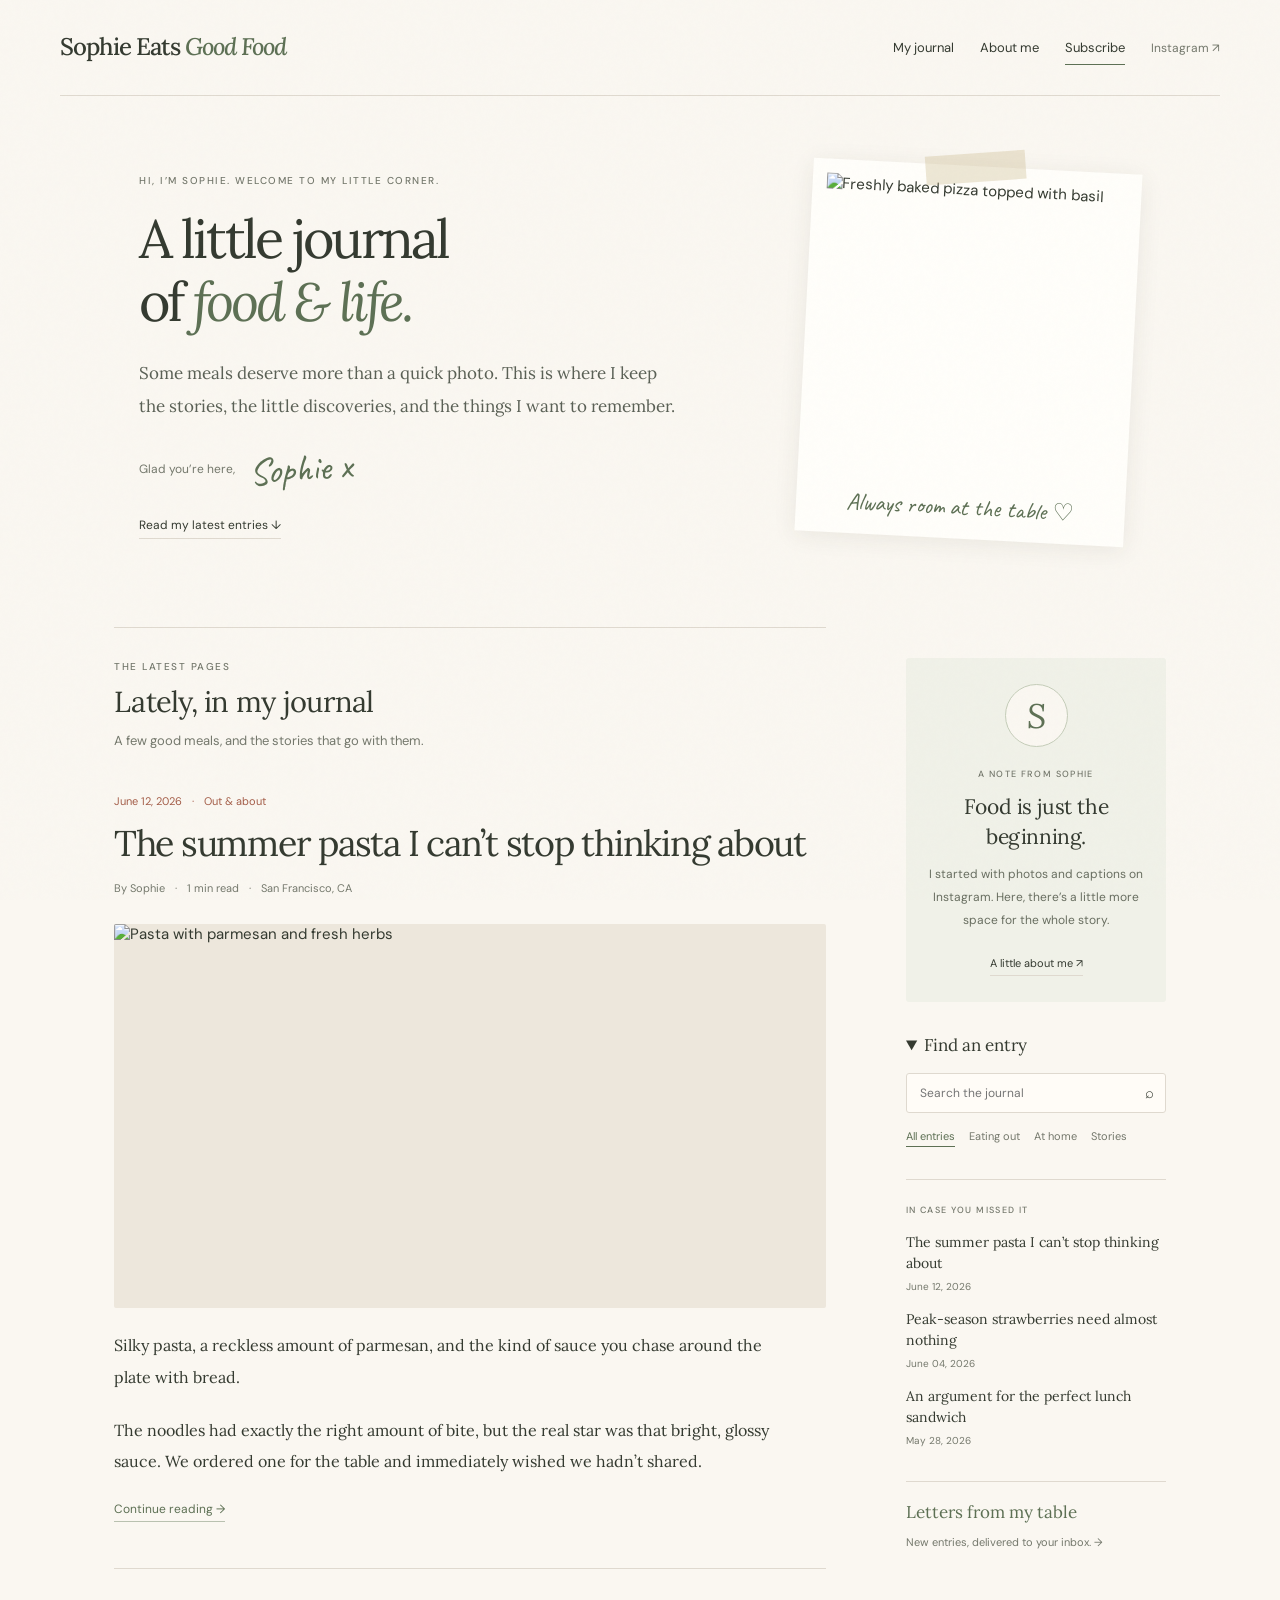
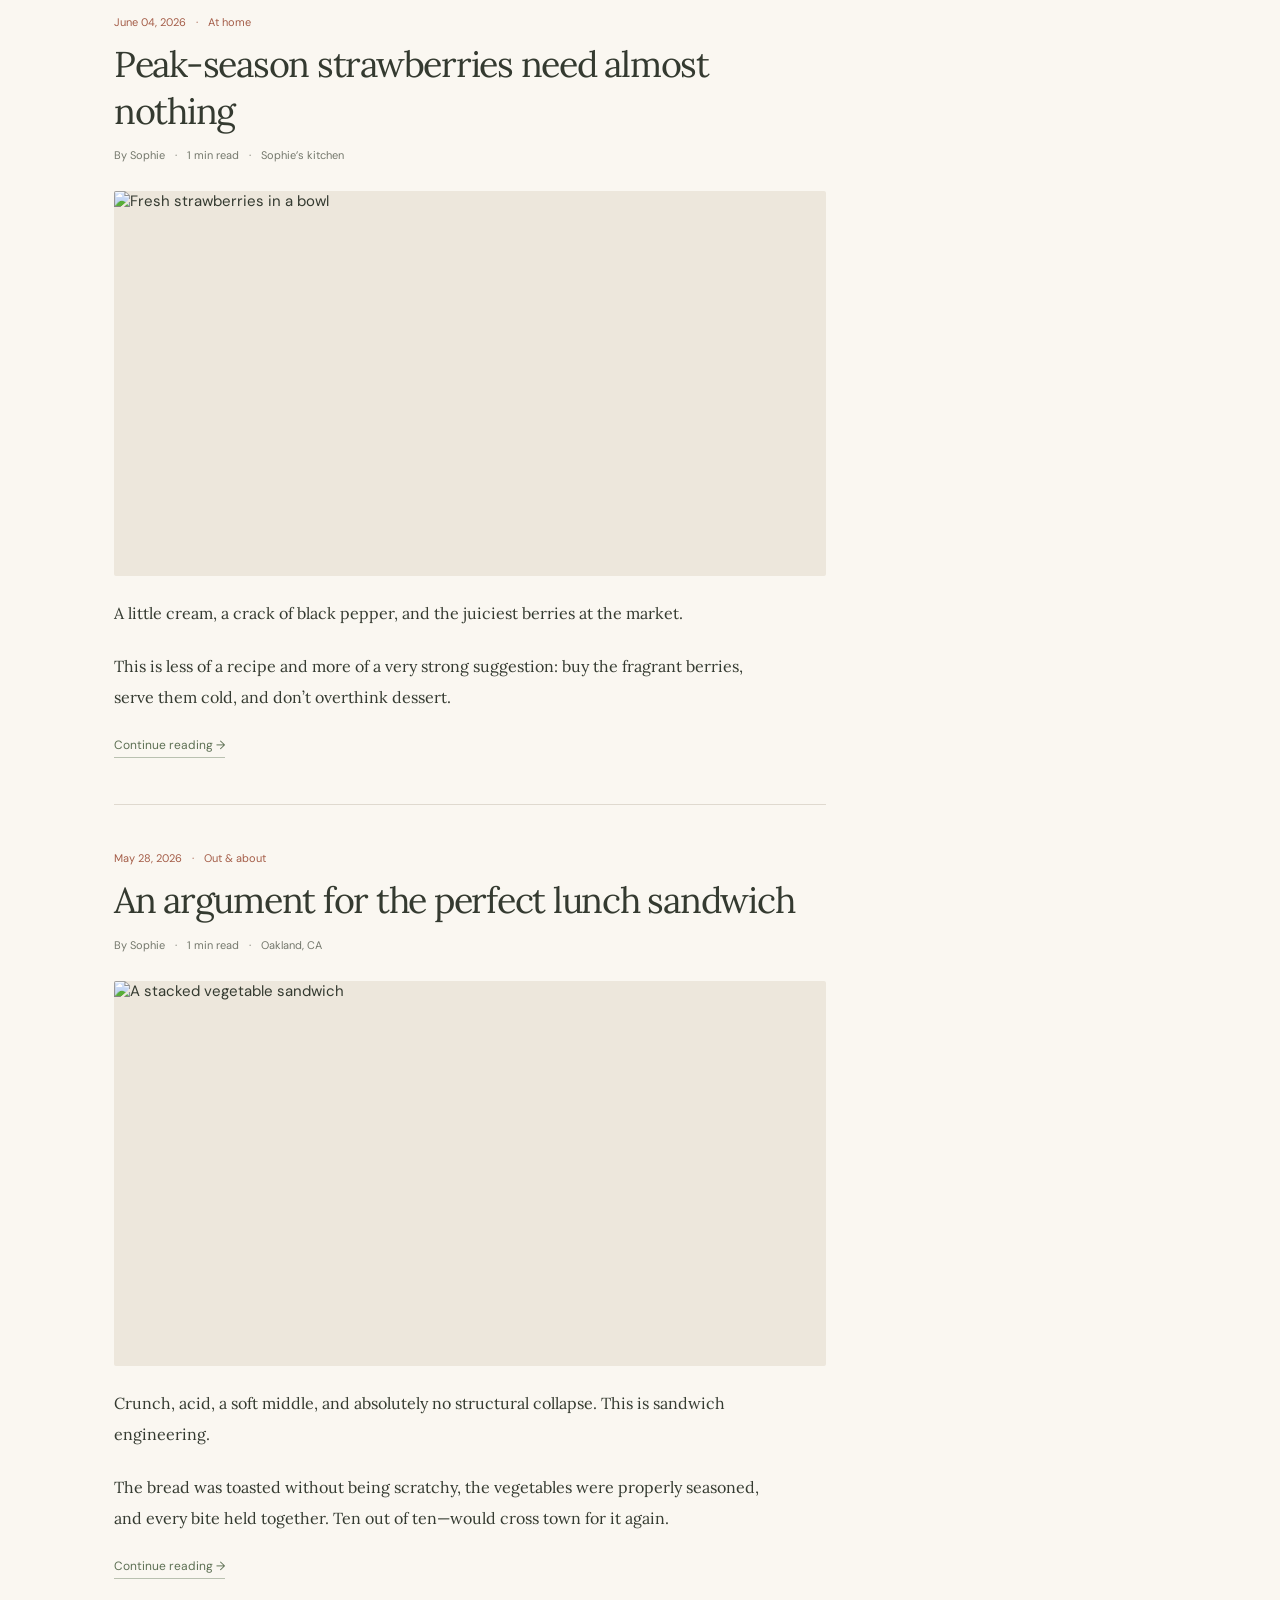
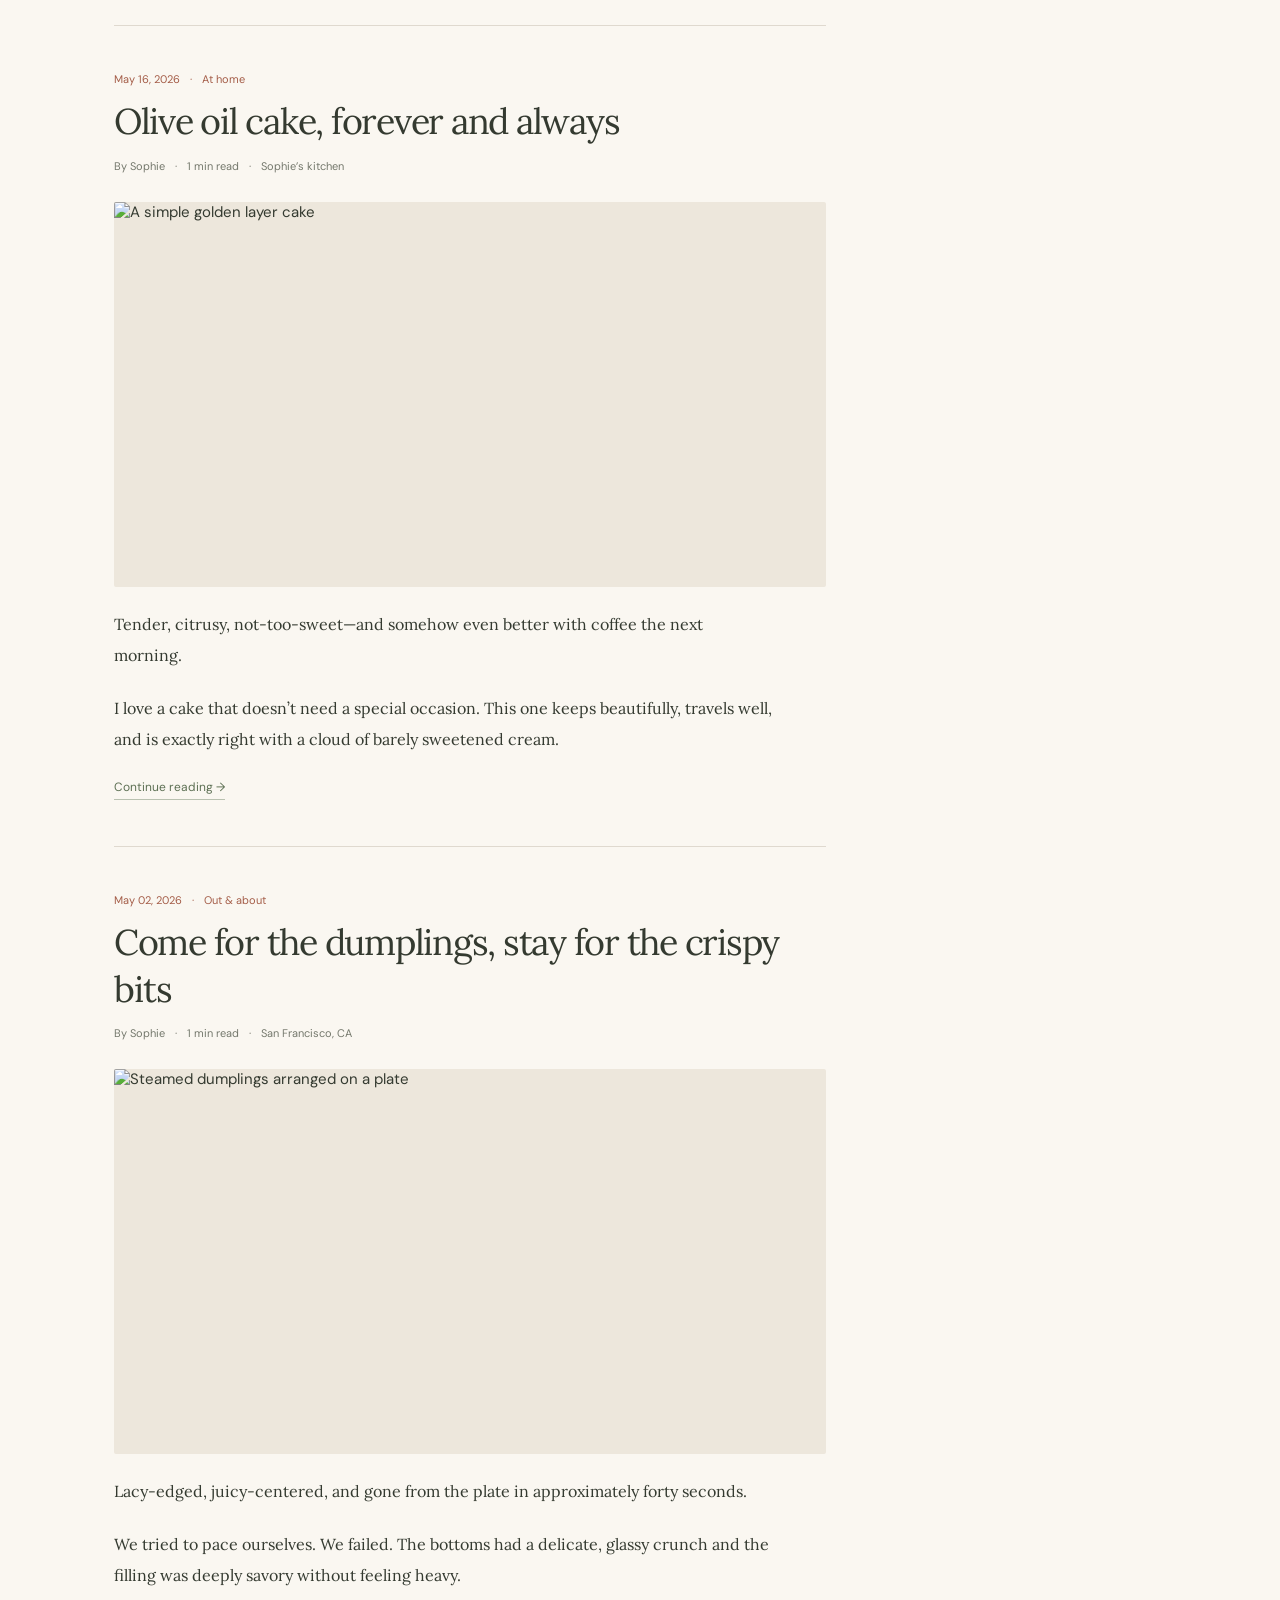
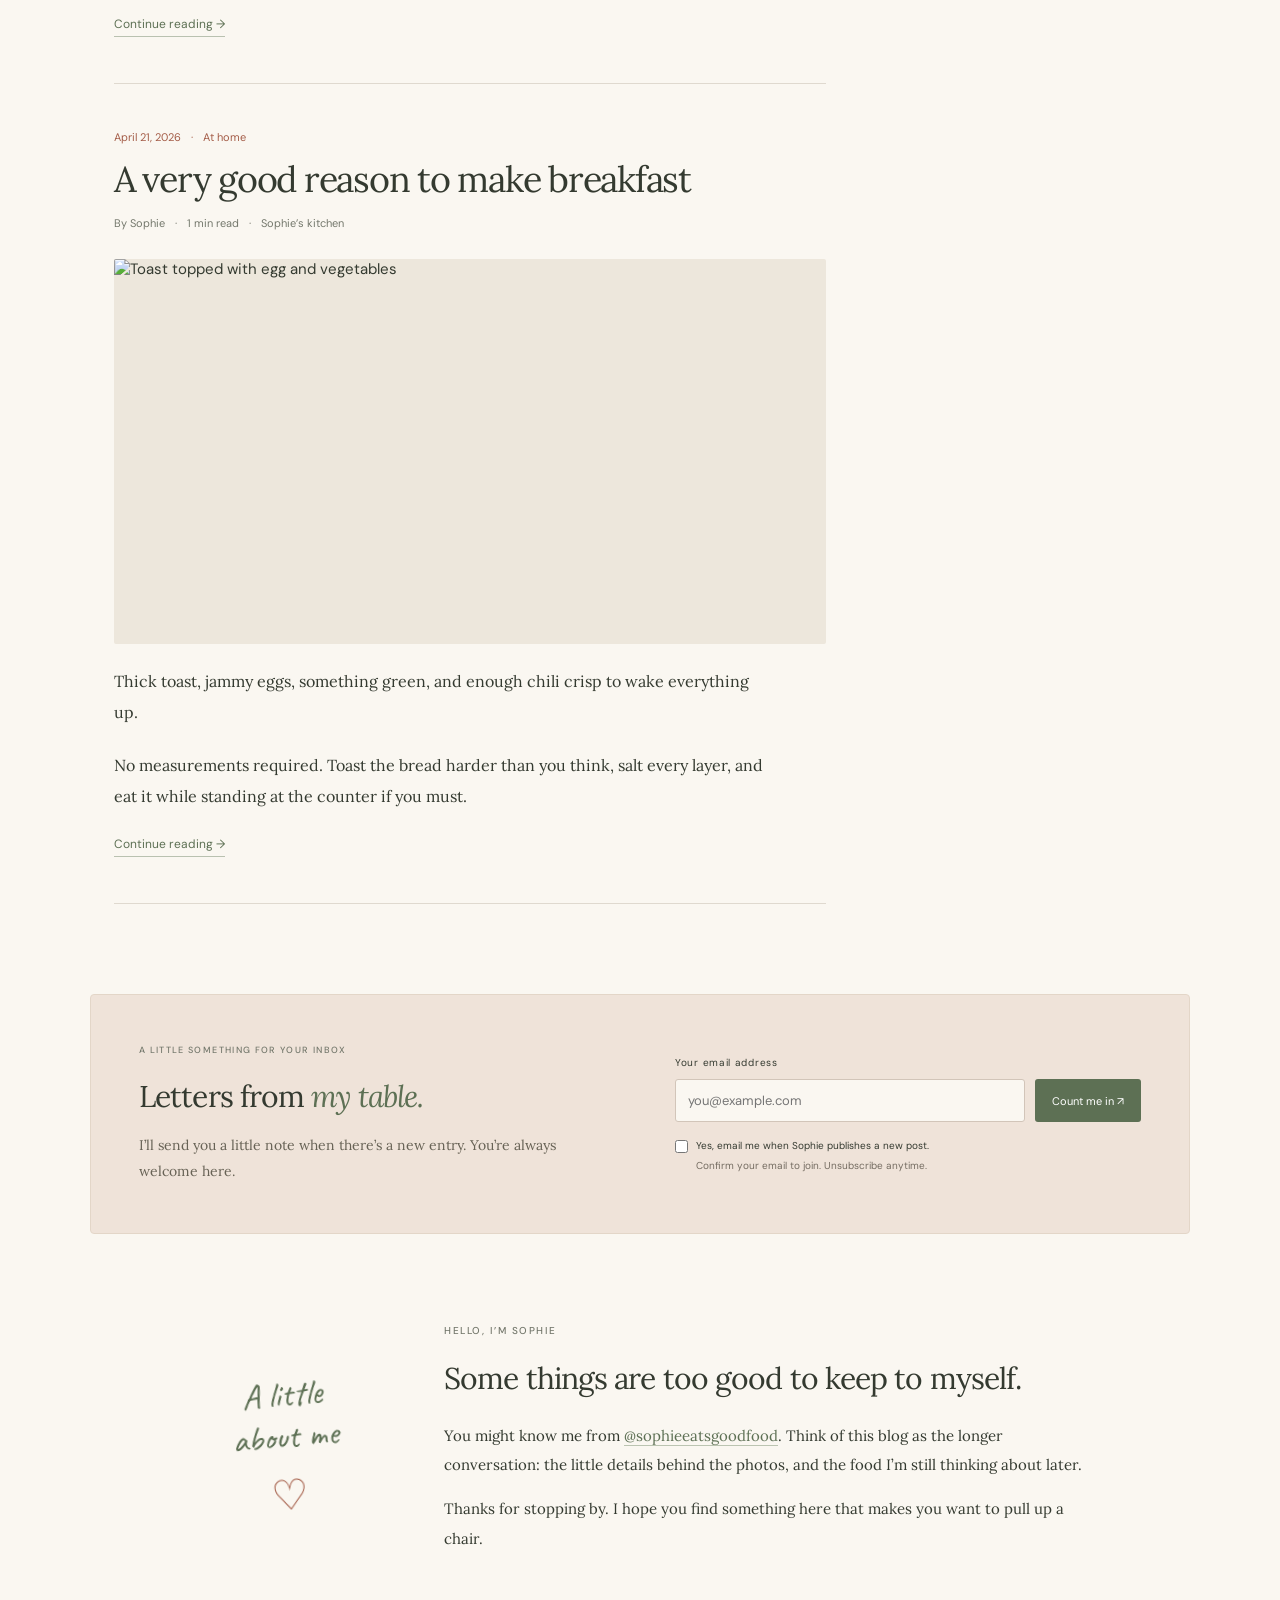
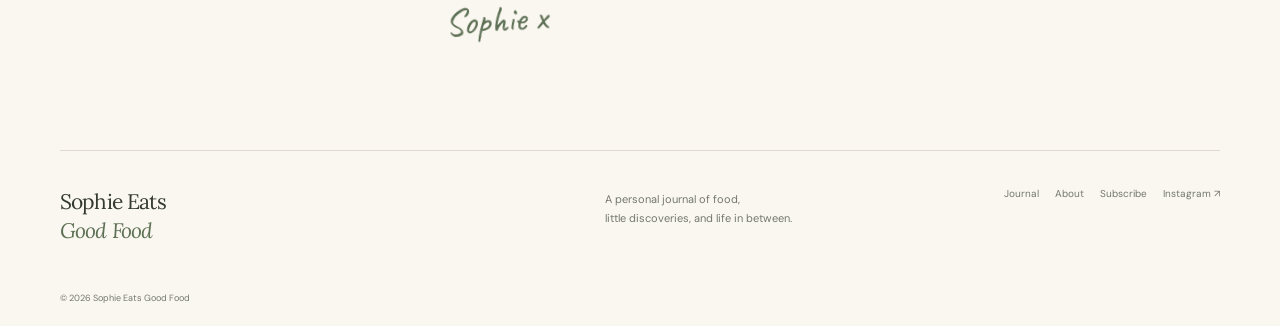
==== index.html @ 2b326dba "feat: enable Sophie across the journal and article pages" ====
<!doctype html>
<html lang="en">
<head>
  <meta charset="UTF-8" />
  <meta name="viewport" content="width=device-width, initial-scale=1.0" />
  <meta name="description" content="Sophie Eats Good Food — a journal of memorable meals, neighborhood finds, and things worth ordering twice." />
  <title>Sophie Eats Good Food</title>
  <link rel="preconnect" href="https://fonts.googleapis.com">
  <link rel="preconnect" href="https://fonts.gstatic.com" crossorigin>
  <link href="https://fonts.googleapis.com/css2?family=Caveat:wght@500&family=DM+Sans:wght@400;500;600&family=Lora:ital,wght@0,400;0,500;0,600;1,400;1,500&display=swap" rel="stylesheet">
  <link rel="stylesheet" href="styles.css?v=3" />
  <link rel="stylesheet" href="companion.css?v=1" />
</head>
<body>
  <div class="grain"></div>
  <header class="site-header">
    <a class="wordmark" href="#top" aria-label="Sophie Eats Good Food home">
      <span>Sophie Eats</span> <span>Good Food</span>
    </a>
    <nav aria-label="Main navigation">
      <a href="#journal">My journal</a>
      <a href="#about">About me</a>
      <a href="#subscribe">Subscribe</a>
      <a class="instagram-link" href="https://www.instagram.com/sophieeatsgoodfood/" target="_blank" rel="noreferrer">Instagram ↗</a>
    </nav>
    <button class="menu-button" aria-label="Open menu" aria-expanded="false">Menu</button>
  </header>

  <main id="top">
    <section class="hero">
      <div class="hero-copy">
        <p class="eyebrow">Hi, I’m Sophie. Welcome to my little corner.</p>
        <h1>A little journal<br>of <em>food & life.</em></h1>
        <p class="intro">Some meals deserve more than a quick photo. This is where I keep the stories, the little discoveries, and the things I want to remember.</p>
        <p class="hero-signature">Glad you’re here, <span>Sophie x</span></p>
        <a class="text-link" href="#journal">Read my latest entries <span aria-hidden="true">↓</span></a>
      </div>
      <div class="hero-image-wrap">
        <img class="hero-image" src="https://images.unsplash.com/photo-1565299624946-b28f40a0ae38?auto=format&fit=crop&w=1400&q=88" alt="Freshly baked pizza topped with basil" />
        <p class="image-note">Always room at the table ♡</p>
      </div>
    </section>

    <section class="journal" id="journal">
      <div class="journal-main">
        <div class="section-heading">
          <p class="eyebrow">The latest pages</p>
          <h2>Lately, in my journal</h2>
          <p>A few good meals, and the stories that go with them.</p>
        </div>
        <div class="post-list" id="post-grid"></div>
        <p class="no-results" id="no-results" hidden>No entries found. Try another search.</p>
      </div>
      <aside class="journal-sidebar" aria-label="About Sophie and browse the journal">
        <div class="sidebar-note">
          <span class="author-monogram" aria-hidden="true">S</span>
          <p class="eyebrow">A note from Sophie</p>
          <h3>Food is just the beginning.</h3>
          <p>I started with photos and captions on Instagram. Here, there’s a little more space for the whole story.</p>
          <a class="text-link" href="#about">A little about me ↗</a>
        </div>
        <div class="sidebar-tools">
        <details class="journal-browse" open>
          <summary>Find an entry</summary>
          <label class="search-box">
            <span class="sr-only">Search posts</span>
            <input id="search" type="search" placeholder="Search the journal" />
            <span aria-hidden="true">⌕</span>
          </label>
          <div class="filters" role="group" aria-label="Filter posts">
            <button class="active" data-filter="all" aria-pressed="true">All entries</button>
            <button data-filter="restaurant" aria-pressed="false">Eating out</button>
            <button data-filter="recipe" aria-pressed="false">At home</button>
            <button data-filter="story" aria-pressed="false">Stories</button>
          </div>
        </details>
        <div class="sidebar-recent">
          <p class="eyebrow">In case you missed it</p>
          <ul id="recent-posts"></ul>
        </div>
        <a class="sidebar-subscribe" href="#subscribe">Letters from my table <span>New entries, delivered to your inbox. →</span></a>
        </div>
      </aside>
    </section>

    <section class="newsletter" id="subscribe" aria-labelledby="newsletter-heading">
      <div class="newsletter-copy">
        <p class="eyebrow">A little something for your inbox</p>
        <h2 id="newsletter-heading">Letters from <em>my table.</em></h2>
        <p>I’ll send you a little note when there’s a new entry. You’re always welcome here.</p>
      </div>
      <form class="newsletter-form" id="newsletter-form">
        <label for="newsletter-email">Your email address</label>
        <div class="newsletter-input-row">
          <input id="newsletter-email" name="email" type="email" placeholder="you@example.com" autocomplete="email" maxlength="254" required aria-describedby="newsletter-note newsletter-status" />
          <button type="submit">Count me in <span aria-hidden="true">↗</span></button>
        </div>
        <div class="newsletter-trap" aria-hidden="true">
          <label for="newsletter-website">Website</label>
          <input id="newsletter-website" name="website" tabindex="-1" autocomplete="off" />
        </div>
        <label class="newsletter-consent"><input type="checkbox" name="consent" required /> <span>Yes, email me when Sophie publishes a new post.</span></label>
        <p class="newsletter-note" id="newsletter-note">Confirm your email to join. Unsubscribe anytime.</p>
        <p class="newsletter-status" id="newsletter-status" role="status" aria-live="polite"></p>
      </form>
    </section>

    <section class="about" id="about">
      <div class="about-margin" aria-hidden="true">A little<br>about me <span>♡</span></div>
      <div class="about-copy">
        <p class="eyebrow">Hello, I’m Sophie</p>
        <h2>Some things are too good to keep to myself.</h2>
        <p>You might know me from <a href="https://www.instagram.com/sophieeatsgoodfood/" target="_blank" rel="noreferrer">@sophieeatsgoodfood</a>. Think of this blog as the longer conversation: the little details behind the photos, and the food I’m still thinking about later.</p>
        <p>Thanks for stopping by. I hope you find something here that makes you want to pull up a chair.</p>
        <p class="signature">Sophie x</p>
      </div>
    </section>
  </main>

  <footer>
    <div class="footer-mark">Sophie Eats<br><em>Good Food</em></div>
    <div><p>A personal journal of food,<br>little discoveries, and life in between.</p></div>
    <div class="footer-links"><a href="#journal">Journal</a><a href="#about">About</a><a href="#subscribe">Subscribe</a><a href="https://www.instagram.com/sophieeatsgoodfood/">Instagram ↗</a></div>
    <p class="copyright">© <span id="year"></span> Sophie Eats Good Food</p>
  </footer>

  <script src="posts.js"></script>
  <script src="app.js?v=3"></script>
  <script src="newsletter.js"></script>
  <script src="companion.js?v=1"></script>
</body>
</html>
---- styles.css ----
:root { --cream:#faf7f1; --ink:#343a30; --red:#a45d48; --lime:#e2e8d9; --sage:#5d7054; --muted:#74786c; --line:#dfd9cf; --serif:"Lora",Georgia,serif; }
* { box-sizing:border-box; }
html { scroll-behavior:smooth; scroll-padding-top:28px; }
body { margin:0; background:var(--cream); color:var(--ink); font-family:"DM Sans",sans-serif; font-size:15px; }
a { color:inherit; text-decoration:none; }
img { display:block; width:100%; }
button,input { font:inherit; }
button,a,input,summary { -webkit-tap-highlight-color:transparent; }
:focus-visible { outline:2px solid var(--sage); outline-offset:5px; }
.grain { position:fixed; inset:0; opacity:.018; pointer-events:none; z-index:100; background-image:url("data:image/svg+xml,%3Csvg viewBox='0 0 180 180' xmlns='http://www.w3.org/2000/svg'%3E%3Cfilter id='n'%3E%3CfeTurbulence type='fractalNoise' baseFrequency='.9' numOctaves='3' stitchTiles='stitch'/%3E%3C/filter%3E%3Crect width='100%25' height='100%25' filter='url(%23n)'/%3E%3C/svg%3E"); }
.site-header { max-width:1160px; margin:0 auto; min-height:96px; display:flex; justify-content:space-between; align-items:center; gap:30px; border-bottom:1px solid var(--line); }
.wordmark { font:500 24px/1.2 var(--serif); letter-spacing:-1px; }
.wordmark span:last-child { font-style:italic; color:var(--sage); }
nav { display:flex; align-items:center; gap:26px; font-size:13px; }
nav a { padding:8px 0; }
nav a:hover { color:var(--red); }
nav a[href="#subscribe"] { border-bottom:1px solid var(--sage); }
.instagram-link { color:var(--muted); font-size:12px; }
.menu-button { display:none; border:1px solid var(--line); border-radius:4px; padding:8px 12px; background:transparent; }
.hero { max-width:1050px; margin:70px auto 88px; display:grid; grid-template-columns:1.35fr .8fr; align-items:center; gap:75px; padding:0 24px; }
.eyebrow { font-size:10px; font-weight:500; letter-spacing:.15em; text-transform:uppercase; color:var(--muted); margin:0 0 18px; line-height:1.7; }
h1,h2,h3 { font-family:var(--serif); font-weight:400; }
h1 { font-size:clamp(40px,4.2vw,61px); line-height:1.18; letter-spacing:-.055em; margin:0; }
h1 em { color:var(--sage); }
.intro { font:17px/1.9 var(--serif); margin:24px 0; max-width:49ch; color:#5a6055; }
.hero-signature { display:flex; align-items:center; gap:14px; color:var(--muted); font-size:12px; margin:22px 0; }
.hero-signature span,.signature { font:38px/1.2 "Caveat",cursive; color:var(--sage); transform:rotate(-4deg); }
.text-link { font-size:12px; border-bottom:1px solid var(--line); padding-bottom:5px; }
.text-link:hover { color:var(--red); border-color:var(--red); }
.hero-image-wrap { position:relative; padding:14px 14px 12px; background:#fffefa; box-shadow:0 4px 24px rgba(51,57,43,.08); transform:rotate(3deg); margin:0 8px; }
.hero-image-wrap::before { content:""; position:absolute; top:-13px; left:34%; width:100px; height:29px; background:rgba(200,181,137,.33); transform:rotate(-7deg); z-index:1; }
.hero-image { height:300px; object-fit:cover; }
.image-note { font:24px/1.3 "Caveat",cursive; margin:12px 0 4px; text-align:center; color:var(--sage); }
.journal { display:grid; grid-template-columns:minmax(0,720px) minmax(0,260px); gap:80px; max-width:1100px; padding:0 24px; margin:0 auto 90px; align-items:start; }
.section-heading { margin-bottom:42px; border-top:1px solid var(--line); padding-top:30px; }
.section-heading .eyebrow { margin-bottom:8px; }
.section-heading h2 { font-size:29px; letter-spacing:-.025em; margin:0 0 10px; }
.section-heading > p:last-child { color:var(--muted); font-size:13px; line-height:1.7; margin:0; }
.journal-entry { padding-bottom:46px; margin-bottom:46px; border-bottom:1px solid var(--line); }
.journal-entry:last-child { margin-bottom:0; }
.entry-date { font-size:11px; color:var(--red); margin:0 0 12px; }
.entry-date span,.entry-meta span { margin:0 7px; }
.entry-title { font-size:clamp(25px,2.8vw,37px); line-height:1.3; letter-spacing:-.035em; margin:0 0 12px; }
.entry-title a:hover { color:var(--sage); }
.entry-meta { font-size:11px; line-height:1.7; color:var(--muted); margin:0 0 26px; }
.entry-image { display:block; overflow:hidden; border-radius:2px; aspect-ratio:1.85; background:#ede7dc; }
.entry-image img { height:100%; object-fit:cover; transition:transform .4s ease; }
.entry-image:hover img { transform:scale(1.02); }
.entry-body { font:16px/1.95 var(--serif); max-width:66ch; }
.entry-body p { margin:22px 0 0; white-space:pre-line; }
.read-more { display:inline-block; margin-top:24px; color:var(--sage); font-size:12px; border-bottom:1px solid #b9c1b0; padding-bottom:4px; }
.read-more:hover { color:var(--red); border-color:var(--red); }
.journal-sidebar { padding-top:31px; align-self:stretch; }
.sidebar-tools { position:sticky; top:24px; padding-top:32px; }
.sidebar-note { text-align:center; background:#f0f1e8; padding:26px 21px 30px; border-radius:3px; }
.author-monogram { width:63px; height:63px; display:grid; place-items:center; margin:0 auto 20px; border:1px solid #c5cdb9; border-radius:50%; color:var(--sage); font:italic 34px var(--serif); background:var(--cream); }
.sidebar-note .eyebrow { margin-bottom:10px; font-size:9px; }
.sidebar-note h3 { font-size:21px; line-height:1.4; margin:0 0 12px; letter-spacing:-.02em; }
.sidebar-note > p:not(.eyebrow) { font-size:12px; line-height:1.9; color:#686e60; margin:0 0 20px; }
.sidebar-note .text-link { font-size:11px; }
.journal-browse { margin-top:0; }
.journal-browse summary { cursor:pointer; font:17px var(--serif); }
.search-box { display:flex; align-items:center; margin:17px 0 13px; border:1px solid var(--line); border-radius:3px; padding:9px 11px; gap:8px; background:#fffcf7; }
.search-box input { width:100%; min-width:0; border:0; background:transparent; color:var(--ink); outline:0; font-size:12px; }
.search-box:focus-within { border-color:var(--sage); outline:1px solid var(--sage); }
.filters { display:flex; flex-wrap:wrap; gap:9px 14px; }
.filters button { border:0; border-bottom:1px solid transparent; padding:3px 0; color:var(--muted); background:transparent; font-size:11px; cursor:pointer; }
.filters button.active,.filters button:hover { color:var(--sage); border-bottom-color:var(--sage); }
.sidebar-recent { margin-top:32px; border-top:1px solid var(--line); padding-top:23px; }
.sidebar-recent .eyebrow { font-size:9px; margin-bottom:14px; }
.sidebar-recent ul { list-style:none; padding:0; margin:0; }
.sidebar-recent li { padding:0 0 16px; }
.sidebar-recent a { display:block; font:14px/1.5 var(--serif); }
.sidebar-recent a:hover { color:var(--red); }
.sidebar-recent li span { display:block; margin-top:6px; font-size:10px; color:var(--muted); }
.sidebar-subscribe { display:block; margin-top:18px; padding:19px 0; border-top:1px solid var(--line); font:17px/1.4 var(--serif); color:var(--sage); }
.sidebar-subscribe span { display:block; font:11px/1.7 "DM Sans",sans-serif; margin-top:8px; color:var(--muted); }
.no-results { padding:55px 0; font:20px/1.7 var(--serif); }
.newsletter { position:relative; display:grid; grid-template-columns:1fr 1fr; align-items:center; gap:70px; max-width:1100px; margin:0 auto; padding:48px; background:#efe3d9; border:1px solid #e3d6c8; border-radius:4px; }
.newsletter .eyebrow { font-size:9px; }
.newsletter h2 { font-size:30px; line-height:1.3; letter-spacing:-.03em; margin:0 0 16px; }
.newsletter h2 em { color:var(--sage); }
.newsletter-copy > p:last-child { font:14px/1.9 var(--serif); color:#676255; margin-bottom:0; }
.newsletter-form > label:first-child { display:block; font-size:10px; letter-spacing:.07em; margin-bottom:10px; }
.newsletter-input-row { display:flex; gap:10px; }
.newsletter-input-row input { width:100%; min-width:0; padding:12px; background:var(--cream); color:var(--ink); border:1px solid #d2c5b9; border-radius:3px; font-size:13px; }
.newsletter-input-row button { flex-shrink:0; padding:12px 17px; border:0; border-radius:3px; background:var(--sage); color:white; cursor:pointer; font-size:11px; }
.newsletter-input-row button:hover { background:#495b41; }
.newsletter-input-row button:disabled { opacity:.6; cursor:wait; }
.newsletter-consent { display:flex; gap:8px; margin-top:15px; align-items:flex-start; font-size:10px; line-height:1.7; }
.newsletter-consent input { accent-color:var(--sage); margin:3px 0 0; flex-shrink:0; }
.newsletter-note { font-size:10px; color:#746c61; margin:5px 0 0 21px; }
.newsletter-status { font-size:12px; line-height:1.7; margin:12px 0 0; }
.newsletter-status:empty { display:none; }
.newsletter-status[data-state="error"] { color:#974731; }
.newsletter-status[data-state="success"] { color:#455b3b; }
.newsletter-trap { position:absolute; left:-10000px; width:1px; height:1px; overflow:hidden; }
.about { display:grid; grid-template-columns:200px 1fr; gap:60px; max-width:960px; margin:88px auto; padding:0 24px; align-items:start; }
.about-margin { font:35px/1.2 "Caveat",cursive; color:var(--sage); text-align:center; padding-top:52px; transform:rotate(-5deg); }
.about-margin span { display:block; margin-top:14px; font-size:42px; color:var(--red); }
.about-copy h2 { font-size:30px; line-height:1.4; letter-spacing:-.03em; margin:0 0 22px; }
.about-copy > p:not(.eyebrow):not(.signature) { font:15px/1.95 var(--serif); }
.about-copy a { color:var(--sage); border-bottom:1px solid #bbc4b1; }
.about-copy .signature { margin-top:25px; }
footer { display:grid; grid-template-columns:1.4fr 1fr auto; gap:35px; align-items:start; max-width:1160px; margin:0 auto; padding:36px 0 22px; border-top:1px solid var(--line); color:var(--muted); }
.footer-mark { font:21px/1.4 var(--serif); letter-spacing:-.04em; color:var(--ink); }
.footer-mark em { color:var(--sage); }
footer > div > p { font-size:11px; line-height:1.8; margin:3px 0; }
.footer-links { display:flex; gap:16px; font-size:10px; flex-wrap:wrap; }
.footer-links a:hover { color:var(--red); }
.copyright { grid-column:1/-1; font-size:9px; margin:12px 0 0; }
.article-main { max-width:840px; margin:44px auto 72px; padding:0 24px; }
.article-heading { margin:40px 0 30px; }
.article-heading h1 { font-size:clamp(32px,4vw,52px); line-height:1.25; letter-spacing:-.04em; }
.article-heading .entry-meta { margin:20px 0 0; }
.article-photo { margin:28px 0; }
.article-photo img { height:auto; border-radius:3px; }
.article-body { max-width:660px; margin:35px auto; font:18px/1.95 var(--serif); }
.article-body p { margin:0 0 24px; white-space:pre-line; overflow-wrap:anywhere; }
.article-body .signature { margin-top:32px; }
.article-source { font-size:11px; color:var(--muted); text-align:center; }
.article-source a { border-bottom:1px solid var(--line); }
.entry-navigation { display:flex; gap:36px; justify-content:space-between; padding:28px 0; border:0; border-top:1px solid var(--line); border-bottom:1px solid var(--line); }
.entry-navigation a { flex:1; font:18px/1.5 var(--serif); }
.entry-navigation a:hover { color:var(--sage); }
.entry-navigation span { display:block; font:10px/1.7 "DM Sans",sans-serif; color:var(--muted); margin-bottom:9px; }
.article-letter { margin-top:44px; padding:30px; background:#f0f1e8; border-radius:3px; }
.article-letter .eyebrow { margin-bottom:10px; }
.article-letter h2 { font-size:25px; line-height:1.4; margin:0 0 12px; }
.article-letter > p:not(.eyebrow) { font:14px/1.8 var(--serif); color:var(--muted); }
.article-letter .read-more { margin-top:8px; }
.sr-only { position:absolute; width:1px; height:1px; overflow:hidden; clip:rect(0,0,0,0); }
@media(max-width:1220px) { .site-header,footer { margin-left:32px; margin-right:32px; } .newsletter { margin-left:24px; margin-right:24px; } }
@media(max-width:850px) {
  .article-nav { display:flex; position:static; flex-direction:row; flex-wrap:wrap; padding:0; border:0; font-size:11px; gap:12px; }
  .article-page .site-header { flex-wrap:wrap; padding:18px 0; gap:12px; }
  .entry-navigation { position:static; display:flex; background:none; flex-direction:row; }
  .site-header { min-height:80px; margin:0 24px; position:relative; }
  .wordmark { font-size:21px; }
  .menu-button { display:block; }
  nav { display:none; position:absolute; top:80px; left:0; right:0; padding:20px; background:var(--cream); border:1px solid var(--line); z-index:5; flex-direction:column; align-items:flex-start; gap:12px; }
  nav.open { display:flex; }
  .hero { gap:32px; margin:48px auto 64px; }
  .hero-image { height:260px; }
  .intro { font-size:15px; }
  .hero-signature { flex-wrap:wrap; gap:6px 12px; }
  .journal { grid-template-columns:1fr; gap:22px; max-width:720px; }
  .journal-sidebar { grid-row:1; padding:0; }
  .sidebar-tools { position:static; padding-top:0; }
  .sidebar-note,.sidebar-recent,.sidebar-subscribe { display:none; }
  .journal-browse { margin:0; }
  .journal-browse summary { font-size:14px; }
  .journal-browse .search-box { max-width:360px; }
  .section-heading { padding-top:24px; }
  .newsletter { gap:30px; padding:36px; }
  .newsletter-input-row { flex-direction:column; }
  .newsletter-input-row button { align-self:flex-start; }
  .about { grid-template-columns:130px 1fr; gap:30px; }
  footer { grid-template-columns:1fr 1fr; }
  .footer-links { grid-column:1/-1; }
}
@media(max-width:580px) {
  .article-main { margin:30px auto 50px; }
  .article-heading { margin-top:32px; }
  .article-body { font-size:16px; }
  .entry-navigation { gap:20px; }
  .entry-navigation a { font-size:15px; }
  .article-letter { padding:24px; }
  .site-header { margin:0 20px; min-height:74px; gap:12px; }
  .wordmark { font-size:19px; }
  nav { top:74px; }
  .hero { grid-template-columns:1fr; margin:35px auto 48px; padding:0 24px; gap:34px; }
  .hero .eyebrow { font-size:9px; margin-bottom:14px; }
  h1 { font-size:43px; }
  .intro { font-size:15px; line-height:1.9; margin:18px 0; }
  .hero-signature { margin:16px 0 20px; }
  .hero-image-wrap { width:74%; margin:0 auto; padding:10px 10px 8px; }
  .hero-image { height:210px; }
  .image-note { font-size:22px; }
  .journal { padding:0 24px; margin-bottom:50px; }
  .section-heading h2 { font-size:26px; }
  .entry-title { font-size:27px; }
  .entry-body { font-size:15px; }
  .entry-image { aspect-ratio:1.35; }
  .entry-meta { font-size:10px; }
  .journal-entry { margin-bottom:34px; padding-bottom:34px; }
  .newsletter { grid-template-columns:1fr; padding:28px 24px; gap:25px; margin:0 20px; }
  .newsletter h2 { font-size:27px; }
  .newsletter-input-row { flex-direction:row; gap:8px; }
  .newsletter-input-row button { align-self:stretch; padding:12px; }
  .about { display:block; margin:55px auto; }
  .about-margin { display:none; }
  .about-copy h2 { font-size:26px; }
  footer { margin:0 24px; gap:20px; }
  .footer-mark { font-size:19px; }
}
@media(max-width:350px) { h1 { font-size:37px; } .newsletter-input-row { flex-direction:column; } }
@media(min-width:851px) and (max-height:650px) {
  .sidebar-tools { top:12px; padding-top:16px; }
  .sidebar-recent { display:none; }
}
@media(prefers-reduced-motion:reduce) { * { scroll-behavior:auto!important; transition:none!important; } }
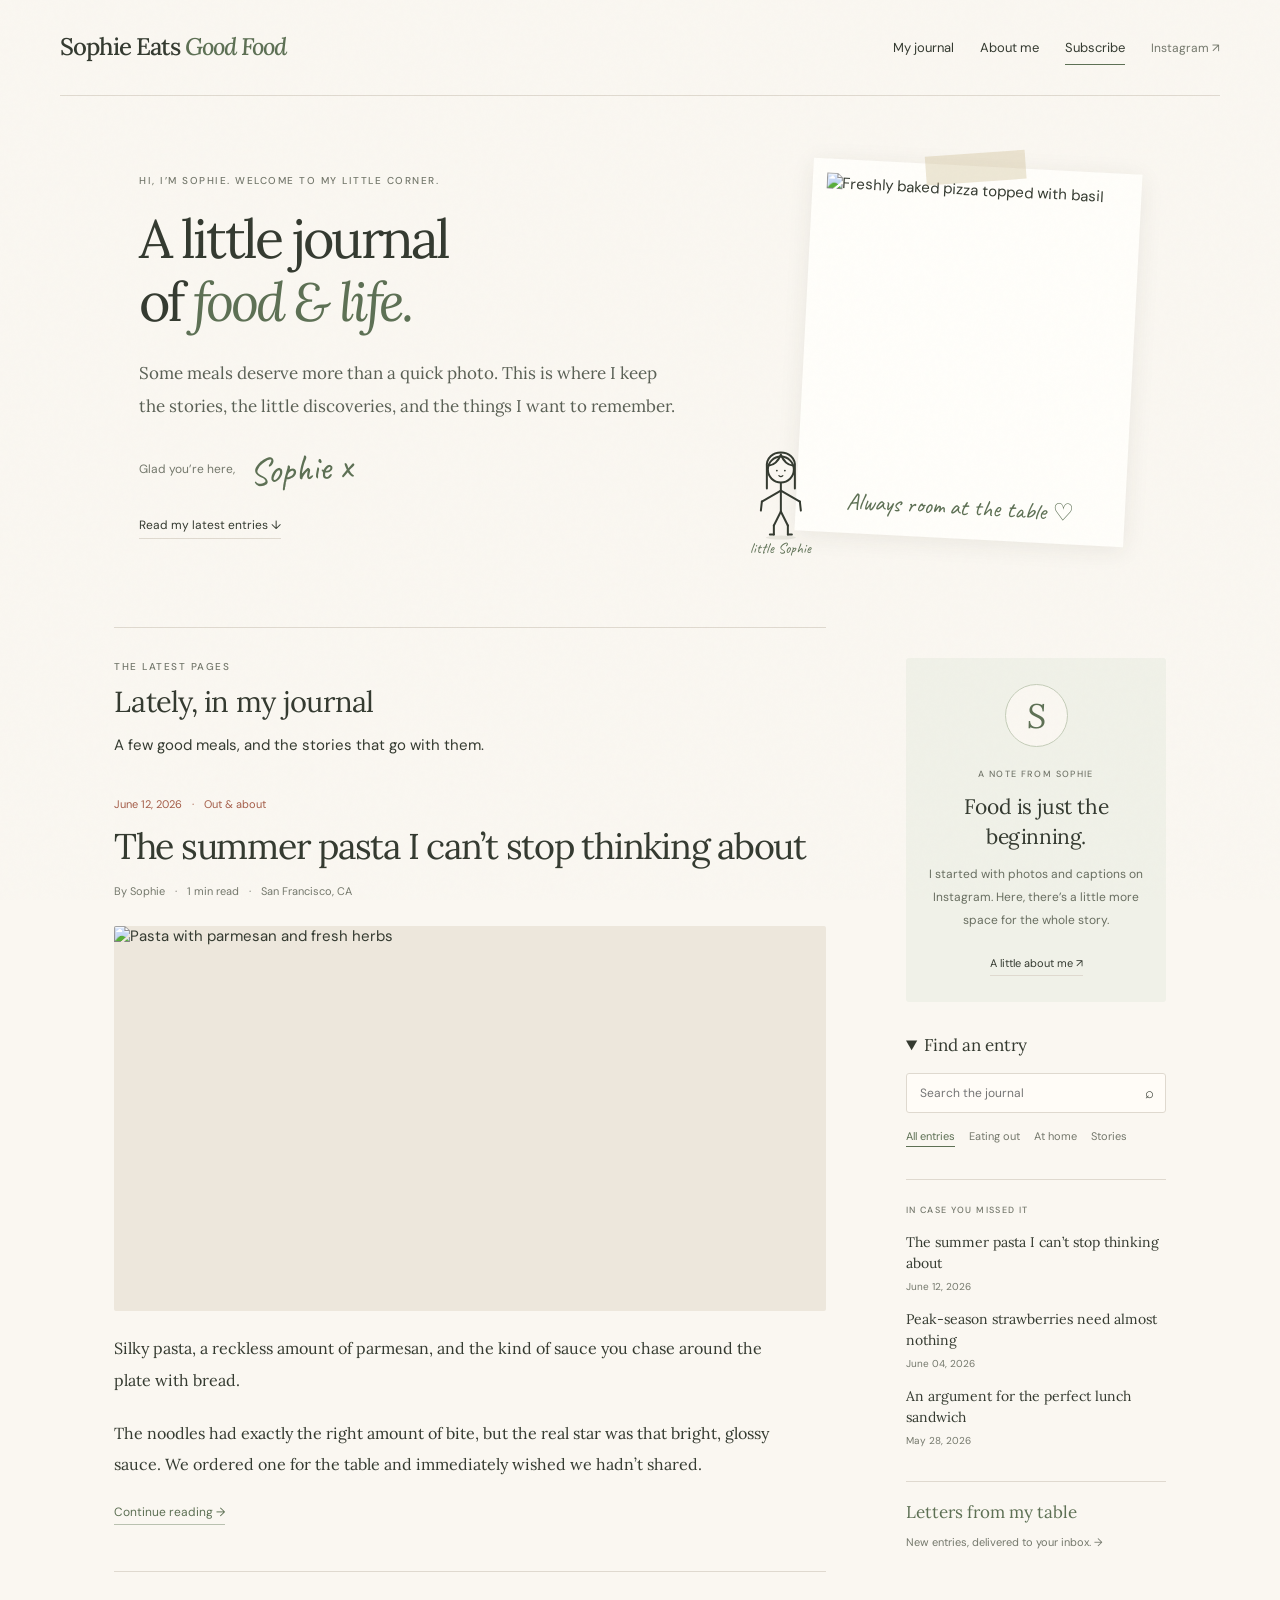
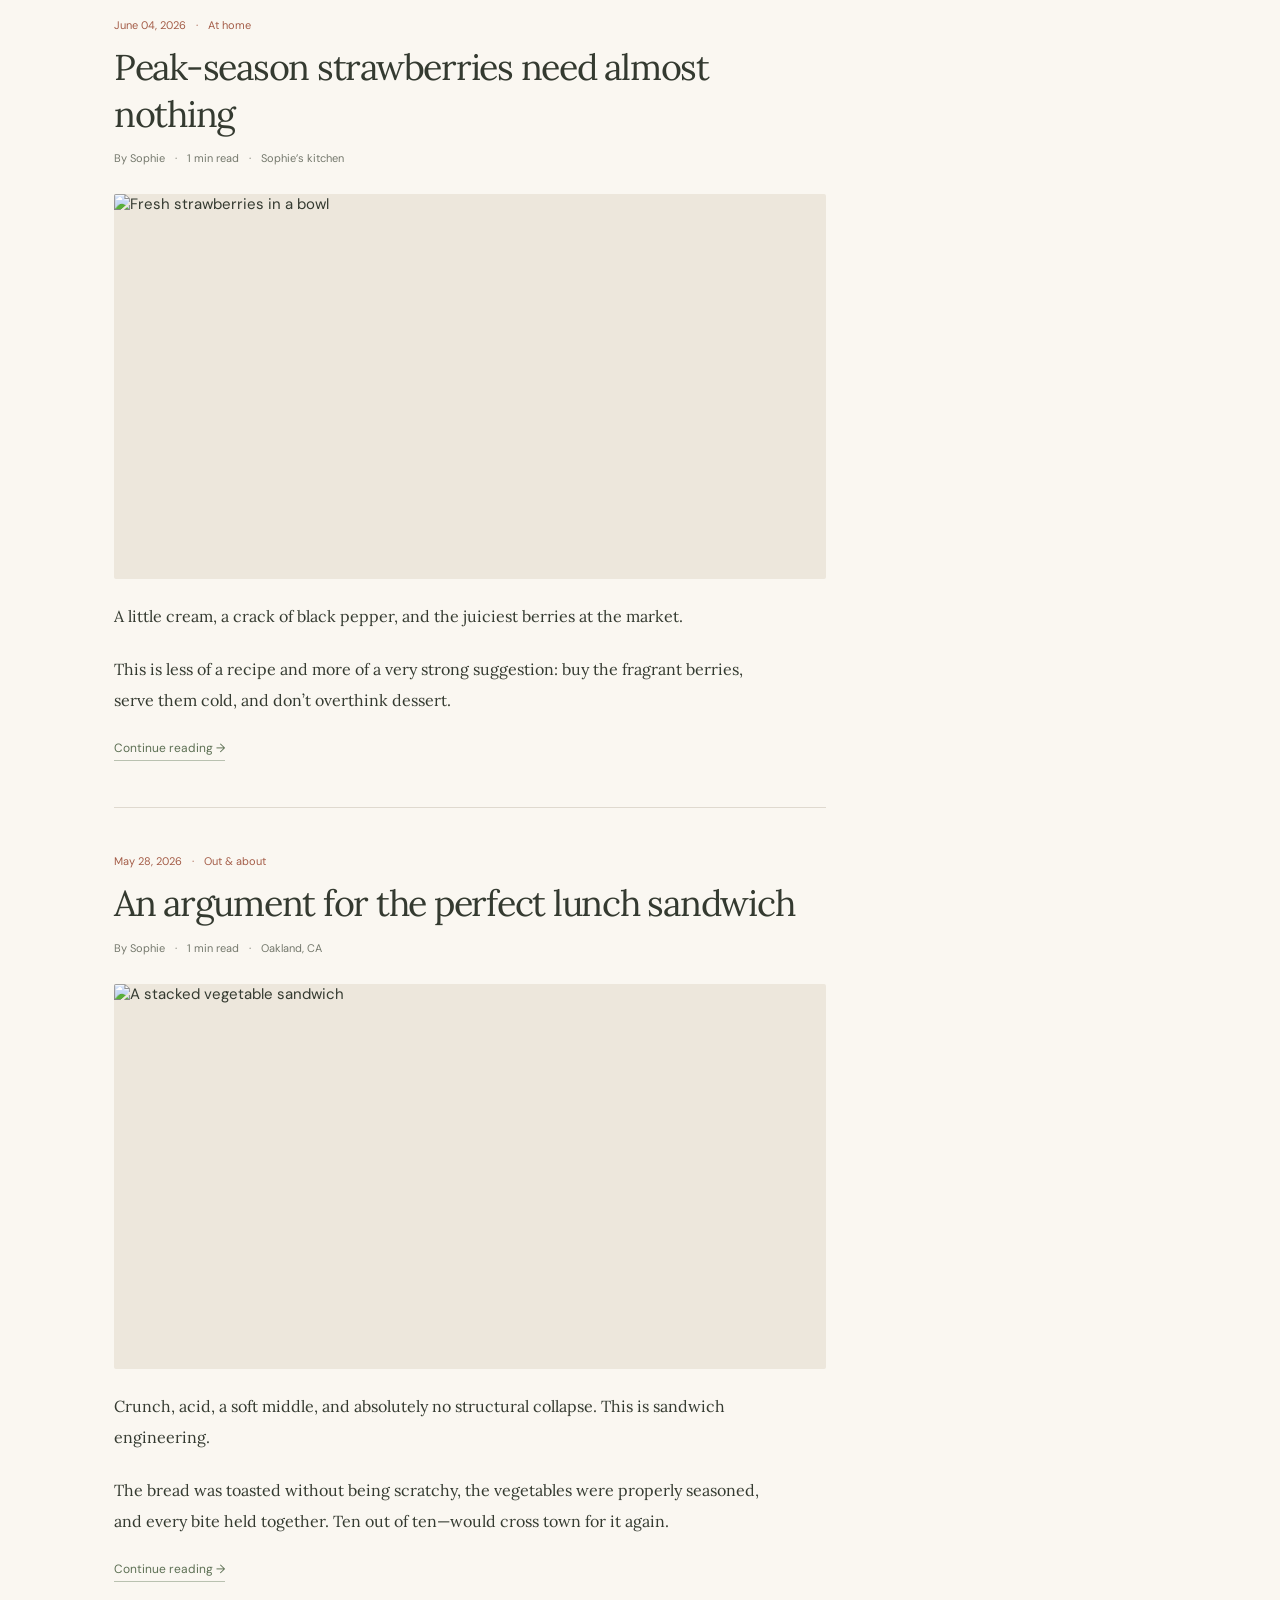
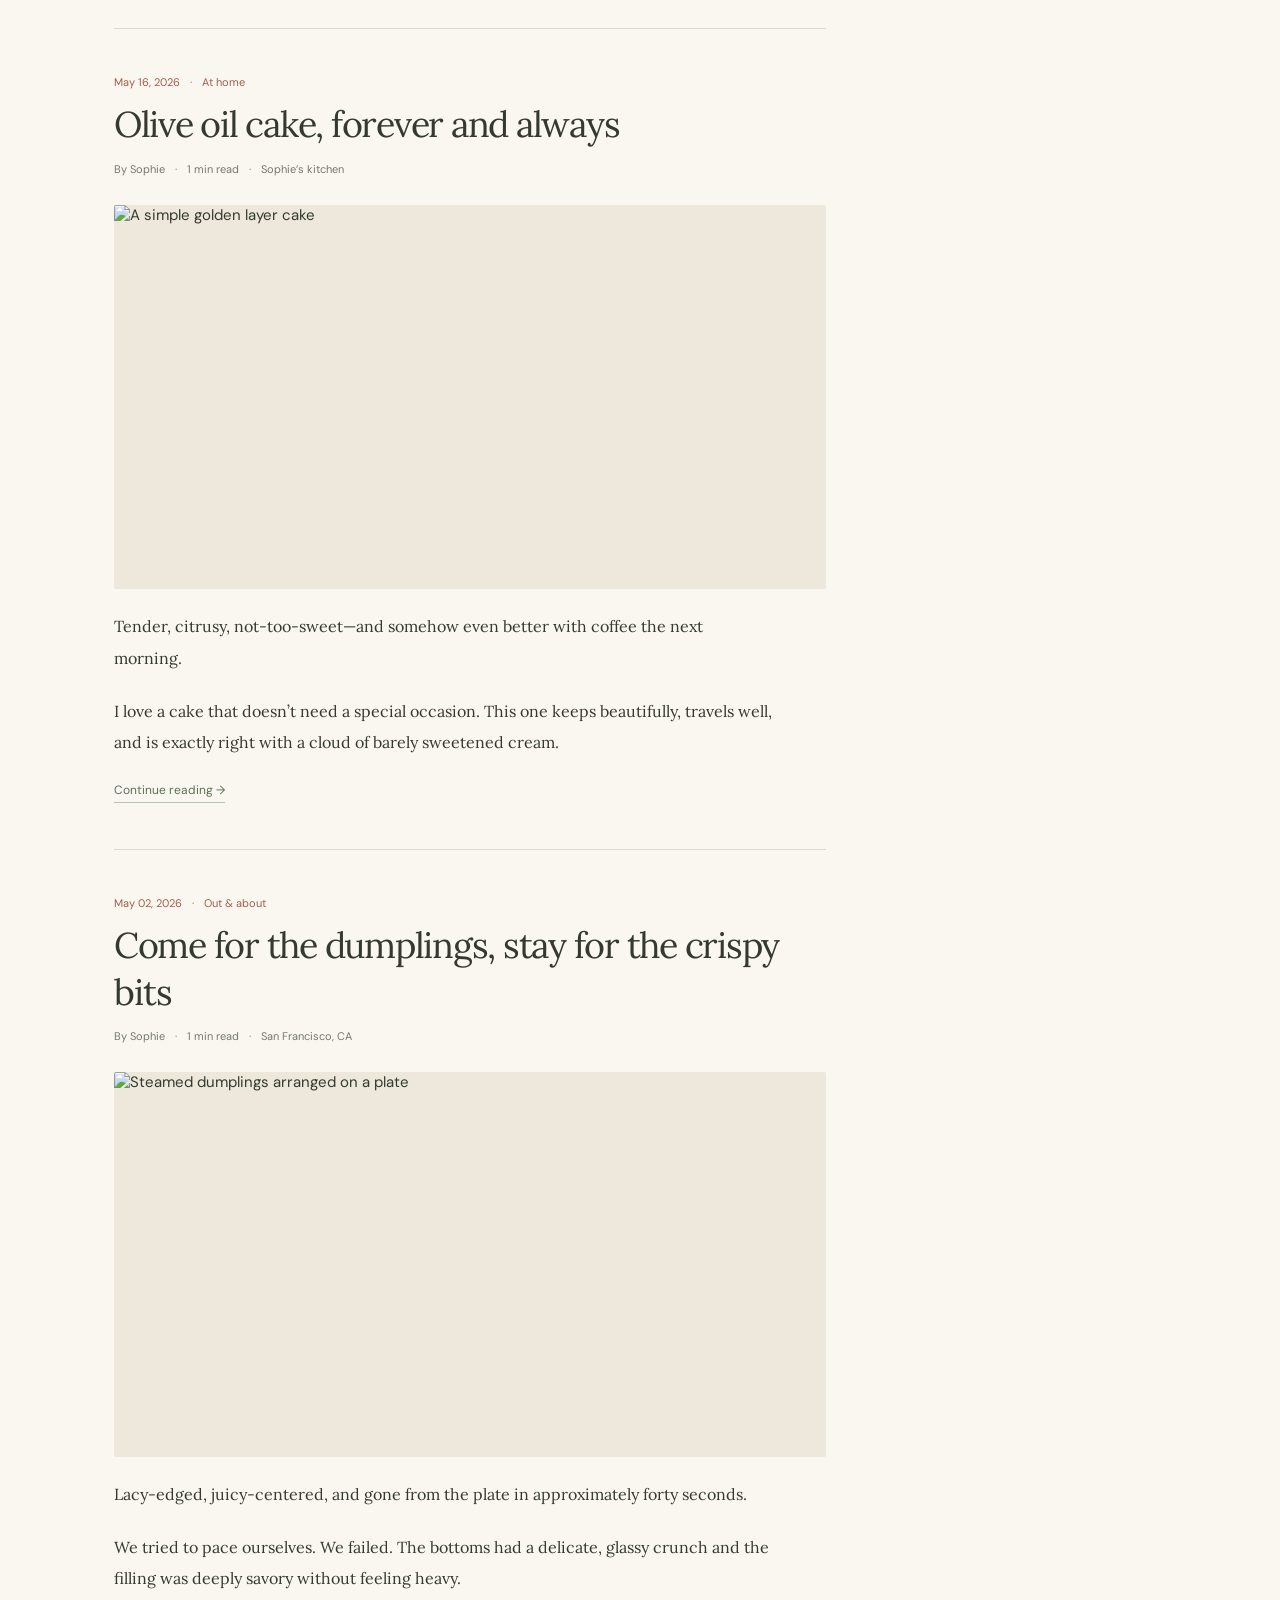
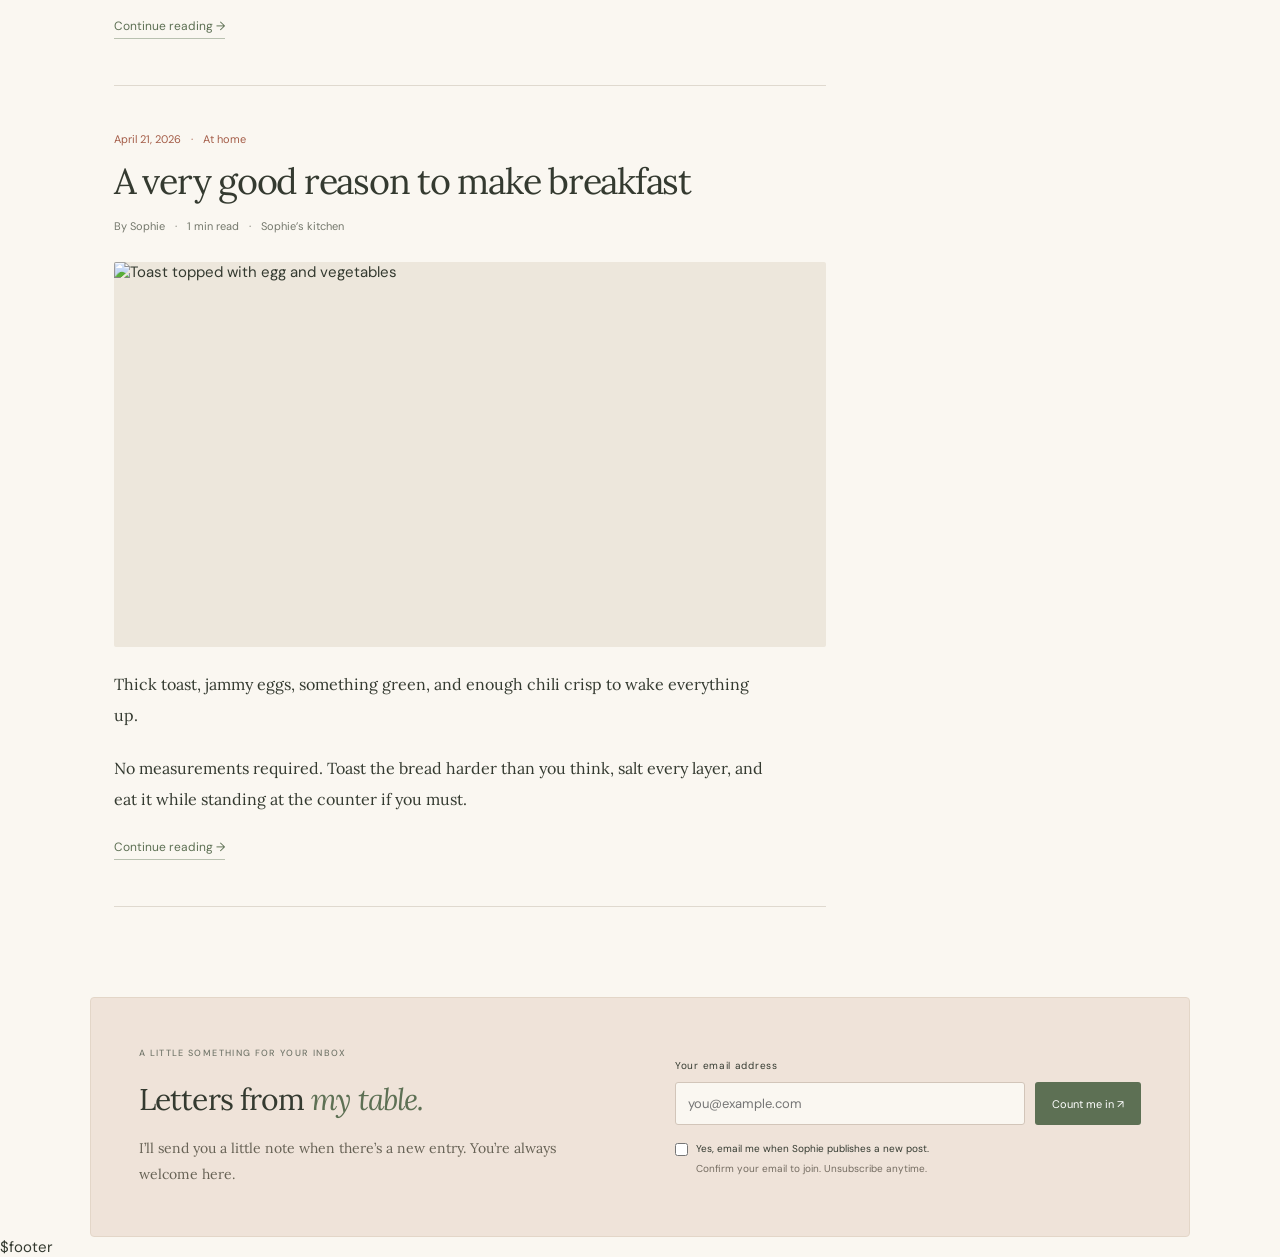
==== commit ddaca759: "feat: add standalone About page and shared Instagram contact footer" ====
--- a/index.html
+++ b/index.html
@@ -8,8 +8,8 @@
   <link rel="preconnect" href="https://fonts.googleapis.com">
   <link rel="preconnect" href="https://fonts.gstatic.com" crossorigin>
   <link href="https://fonts.googleapis.com/css2?family=Caveat:wght@500&family=DM+Sans:wght@400;500;600&family=Lora:ital,wght@0,400;0,500;0,600;1,400;1,500&display=swap" rel="stylesheet">
-  <link rel="stylesheet" href="styles.css?v=3" />
-  <link rel="stylesheet" href="companion.css?v=1" />
+  <link rel="stylesheet" href="/styles.css?v=5" />
+  <link rel="stylesheet" href="/companion.css?v=2" />
 </head>
 <body>
   <div class="grain"></div>
@@ -19,7 +19,7 @@
     </a>
     <nav aria-label="Main navigation">
       <a href="#journal">My journal</a>
-      <a href="#about">About me</a>
+      <a href="/about">About me</a>
       <a href="#subscribe">Subscribe</a>
       <a class="instagram-link" href="https://www.instagram.com/sophieeatsgoodfood/" target="_blank" rel="noreferrer">Instagram ↗</a>
     </nav>
@@ -57,7 +57,7 @@
           <p class="eyebrow">A note from Sophie</p>
           <h3>Food is just the beginning.</h3>
           <p>I started with photos and captions on Instagram. Here, there’s a little more space for the whole story.</p>
-          <a class="text-link" href="#about">A little about me ↗</a>
+          <a class="text-link" href="/about">A little about me ↗</a>
         </div>
         <div class="sidebar-tools">
         <details class="journal-browse" open>
@@ -105,28 +105,13 @@
       </form>
     </section>
 
-    <section class="about" id="about">
-      <div class="about-margin" aria-hidden="true">A little<br>about me <span>♡</span></div>
-      <div class="about-copy">
-        <p class="eyebrow">Hello, I’m Sophie</p>
-        <h2>Some things are too good to keep to myself.</h2>
-        <p>You might know me from <a href="https://www.instagram.com/sophieeatsgoodfood/" target="_blank" rel="noreferrer">@sophieeatsgoodfood</a>. Think of this blog as the longer conversation: the little details behind the photos, and the food I’m still thinking about later.</p>
-        <p>Thanks for stopping by. I hope you find something here that makes you want to pull up a chair.</p>
-        <p class="signature">Sophie x</p>
-      </div>
-    </section>
   </main>
 
-  <footer>
-    <div class="footer-mark">Sophie Eats<br><em>Good Food</em></div>
-    <div><p>A personal journal of food,<br>little discoveries, and life in between.</p></div>
-    <div class="footer-links"><a href="#journal">Journal</a><a href="#about">About</a><a href="#subscribe">Subscribe</a><a href="https://www.instagram.com/sophieeatsgoodfood/">Instagram ↗</a></div>
-    <p class="copyright">© <span id="year"></span> Sophie Eats Good Food</p>
-  </footer>
+  $footer
 
   <script src="posts.js"></script>
-  <script src="app.js?v=3"></script>
+  <script src="app.js?v=4"></script>
   <script src="newsletter.js"></script>
-  <script src="companion.js?v=1"></script>
+  <script src="companion.js?v=2"></script>
 </body>
 </html>
--- a/companion.css
+++ b/companion.css
@@ -0,0 +1,103 @@
+/* The companion visits only these reserved spots, not the reading text or form fields. */
+.companion-stage-hero,.companion-stage-journal,.companion-stage-about,.companion-stage-article { position:relative; }
+.companion-perch { position:absolute; display:block; width:84px; height:100px; pointer-events:none; }
+.companion-perch-hero { bottom:-14px; left:-55px; }
+.companion-stage-sidebar { padding-bottom:106px; }
+.companion-perch-sidebar { bottom:0; right:6px; }
+.companion-perch-journal { right:0; bottom:0; display:none; }
+.companion-perch-letters { top:-78px; right:22px; }
+.companion-perch-about { bottom:-95px; right:30px; }
+.companion-stage-article { margin-top:110px; }
+.companion-perch-article { top:-100px; right:12px; }
+.sophie-companion { position:fixed; top:0; left:0; width:84px; height:100px; z-index:20; visibility:hidden; pointer-events:none; }
+.sophie-companion[hidden],.companion-panel[hidden],.companion-restore[hidden] { display:none; }
+.companion-avatar { display:block; padding:0; width:84px; height:100px; border:0; background:transparent; color:var(--sage); cursor:pointer; pointer-events:auto; }
+.companion-character { width:84px; height:100px; overflow:visible; }
+.companion-label { position:absolute; top:98px; left:-7px; width:98px; font:15px/1.2 "Caveat",cursive; color:var(--sage); white-space:nowrap; }
+.companion-facing { transform-origin:42px 50px; transition:transform .24s cubic-bezier(.4,0,.2,1); }
+.faces-left .companion-facing { transform:scaleX(-1); }
+.is-running,.is-arriving { will-change:transform,opacity; }
+.companion-panel { position:absolute; bottom:115px; right:0; width:265px; padding:22px 19px 15px; background:#fffdf7; border:1px solid #d9dccb; border-radius:15px 15px 4px 15px; box-shadow:0 8px 30px #343a3012; pointer-events:auto; color:var(--ink); text-align:left; }
+.companion-panel::after { content:""; position:absolute; bottom:-7px; right:32px; width:12px; height:12px; background:#fffdf7; border-right:1px solid #d9dccb; border-bottom:1px solid #d9dccb; transform:rotate(45deg); }
+.panel-below .companion-panel { bottom:auto; top:124px; border-radius:4px 15px 15px 15px; }
+.panel-below .companion-panel::after { top:-7px; bottom:auto; transform:rotate(225deg); }
+.panel-right .companion-panel { left:0; right:auto; }
+.panel-right .companion-panel::after { left:32px; right:auto; }
+.companion-close { position:absolute; top:5px; right:9px; font-size:20px; color:var(--muted); border:0; background:none; padding:2px 5px; cursor:pointer; }
+.companion-hello { font:25px/1.3 "Caveat",cursive; color:var(--sage); margin:0 0 9px; }
+.companion-message { font:12px/1.8 "DM Sans",sans-serif; margin:0 0 15px; }
+.companion-actions { display:flex; flex-direction:column; align-items:flex-start; gap:11px; }
+.companion-actions a,.companion-actions button { font:11px/1.5 "DM Sans",sans-serif; color:var(--sage); border:0; border-bottom:1px solid var(--line); padding:0 0 3px; background:none; cursor:pointer; }
+.companion-settings { margin-top:18px; padding-top:12px; border-top:1px dashed var(--line); display:flex; justify-content:space-between; gap:12px; }
+.companion-settings button { border:0; padding:3px 0; background:none; cursor:pointer; color:var(--muted); font:10px/1.4 "DM Sans",sans-serif; }
+.companion-restore { position:fixed; bottom:14px; right:14px; z-index:20; padding:8px 12px; background:var(--cream); color:var(--sage); border:1px solid var(--line); border-radius:20px; font:12px "DM Sans",sans-serif; cursor:pointer; box-shadow:0 3px 12px #343a3010; }
+.companion-person { transform-origin:42px 94px; }
+.companion-torso { transform-origin:42px 72px; animation:sophie-breathe 4.8s ease-in-out infinite; }
+.companion-head { transform-origin:42px 43px; animation:sophie-look 6.5s ease-in-out infinite; }
+.companion-eyes { transform-origin:42px 30px; animation:sophie-blink 7s linear infinite; }
+.companion-happy-mouth { opacity:0; }
+.companion-leg-left,.companion-leg-right { transform-origin:42px 70px; }
+.companion-shin-left { transform-origin:35px 84px; }
+.companion-shin-right { transform-origin:49px 84px; }
+.companion-foot-left { transform-origin:35px 93px; }
+.companion-foot-right { transform-origin:49px 93px; }
+.companion-arm-left,.companion-arm-right { transform-origin:42px 49px; }
+.companion-forearm-left { transform-origin:23px 60px; }
+.companion-forearm-right { transform-origin:61px 60px; }
+.companion-bangs { transform-origin:42px 12px; }
+.companion-shadow { transform-origin:42px 96px; }
+.is-running .companion-person { animation:sophie-walk-bob .76s ease-in-out infinite; }
+.is-running .companion-torso { animation:sophie-walk-sway .76s ease-in-out infinite; }
+.is-running .companion-head { animation:sophie-head-lag .76s ease-in-out infinite; }
+.is-running .companion-leg-left,.is-running .companion-leg-right { animation:sophie-walk-leg .76s linear infinite; }
+.is-running .companion-shin-left,.is-running .companion-shin-right { animation:sophie-walk-knee .76s linear infinite; }
+.is-running .companion-foot-left,.is-running .companion-foot-right { animation:sophie-walk-foot .76s linear infinite; }
+.is-running .companion-arm-left,.is-running .companion-arm-right { animation:sophie-arm-swing .76s ease-in-out infinite; }
+.is-running .companion-leg-right,.is-running .companion-shin-right,.is-running .companion-foot-right,.is-running .companion-arm-left { animation-delay:-.38s; }
+.is-running .companion-bangs { animation:sophie-cloth-sway .76s ease-in-out infinite; }
+.is-hopping .companion-person { animation:sophie-hop 1.25s ease-in-out; }
+.is-hopping .companion-shadow { animation:sophie-hop-shadow 1.25s ease-in-out; }
+.is-hopping .companion-arm-right { animation:sophie-wave 1.25s ease-in-out; }
+.is-hopping .companion-forearm-right { animation:sophie-wave-elbow 1.25s ease-in-out; }
+.is-hopping .companion-shin-left,.is-hopping .companion-shin-right { animation:sophie-hop-knee 1.25s ease-in-out; }
+.is-hopping .companion-smile { opacity:0; }
+.is-hopping .companion-happy-mouth { opacity:1; }
+.is-paused:not(.is-hopping):not(.is-running) .companion-person * { animation:none!important; }
+@keyframes sophie-breathe { 0%,100% { transform:translateY(0); } 50% { transform:translateY(-.6px); } }
+@keyframes sophie-look { 0%,25%,100% { transform:rotate(0); } 45%,65% { transform:rotate(1.8deg); } }
+@keyframes sophie-blink { 0%,94%,98%,100% { transform:scaleY(1); } 95.5%,96.5% { transform:scaleY(.12); } }
+@keyframes sophie-walk-leg { 0%,100% { transform:rotate(16deg); } 25% { transform:rotate(0); } 50% { transform:rotate(-16deg); } 75% { transform:rotate(0); } }
+@keyframes sophie-walk-knee { 0%,45%,100% { transform:rotate(0); } 65% { transform:rotate(28deg); } 85% { transform:rotate(12deg); } }
+@keyframes sophie-walk-foot { 0%,100% { transform:rotate(-8deg); } 35% { transform:rotate(5deg); } 65% { transform:rotate(-10deg); } }
+@keyframes sophie-arm-swing { 0%,100% { transform:rotate(-9deg); } 50% { transform:rotate(9deg); } }
+@keyframes sophie-walk-bob { 0%,50%,100% { transform:translateY(0); } 25%,75% { transform:translateY(-1.4px); } }
+@keyframes sophie-walk-sway { 0%,100% { transform:rotate(1.1deg); } 50% { transform:rotate(2.3deg); } }
+@keyframes sophie-head-lag { 0%,100% { transform:rotate(-.7deg); } 50% { transform:rotate(.7deg); } }
+@keyframes sophie-cloth-sway { 0%,100% { transform:rotate(-1.5deg); } 50% { transform:rotate(1.5deg); } }
+@keyframes sophie-hop {
+  0%,100% { transform:translateY(0) scale(1); }
+  16% { transform:translateY(3px) scale(1.03,.94); }
+  44%,54% { transform:translateY(-26px) scale(.98,1.02); }
+  78% { transform:translateY(0) scale(1.04,.95); }
+  90% { transform:translateY(-2px) scale(1); }
+}
+@keyframes sophie-hop-shadow { 0%,100% { transform:scaleX(1); opacity:.25; } 16%,78% { transform:scaleX(1.08); opacity:.3; } 44%,54% { transform:scaleX(.7); opacity:.12; } }
+@keyframes sophie-wave { 0%,100% { transform:rotate(0); } 20% { transform:rotate(-132deg); } 36%,64% { transform:rotate(-143deg); } 50%,76% { transform:rotate(-123deg); } }
+@keyframes sophie-wave-elbow { 0%,100% { transform:rotate(0); } 22%,50%,78% { transform:rotate(-16deg); } 36%,64% { transform:rotate(12deg); } }
+@keyframes sophie-hop-knee { 0%,16%,78%,100% { transform:rotate(0); } 44%,54% { transform:rotate(13deg); } }
+@media(max-width:850px) {
+  .companion-stage-sidebar { padding-bottom:0; }
+  .companion-perch-sidebar { display:none; }
+  .companion-perch-journal { display:block; }
+  .companion-stage-journal { padding-right:100px; }
+  .companion-perch-hero { left:-30px; }
+}
+@media(max-width:580px) {
+  .companion-panel { width:245px; }
+  .companion-stage-journal { min-height:140px; }
+  .companion-perch-journal { bottom:18px; }
+  .companion-perch-letters { right:15px; }
+}
+@media(prefers-reduced-motion:reduce) {
+  .sophie-companion * { animation:none!important; transition:none!important; }
+}
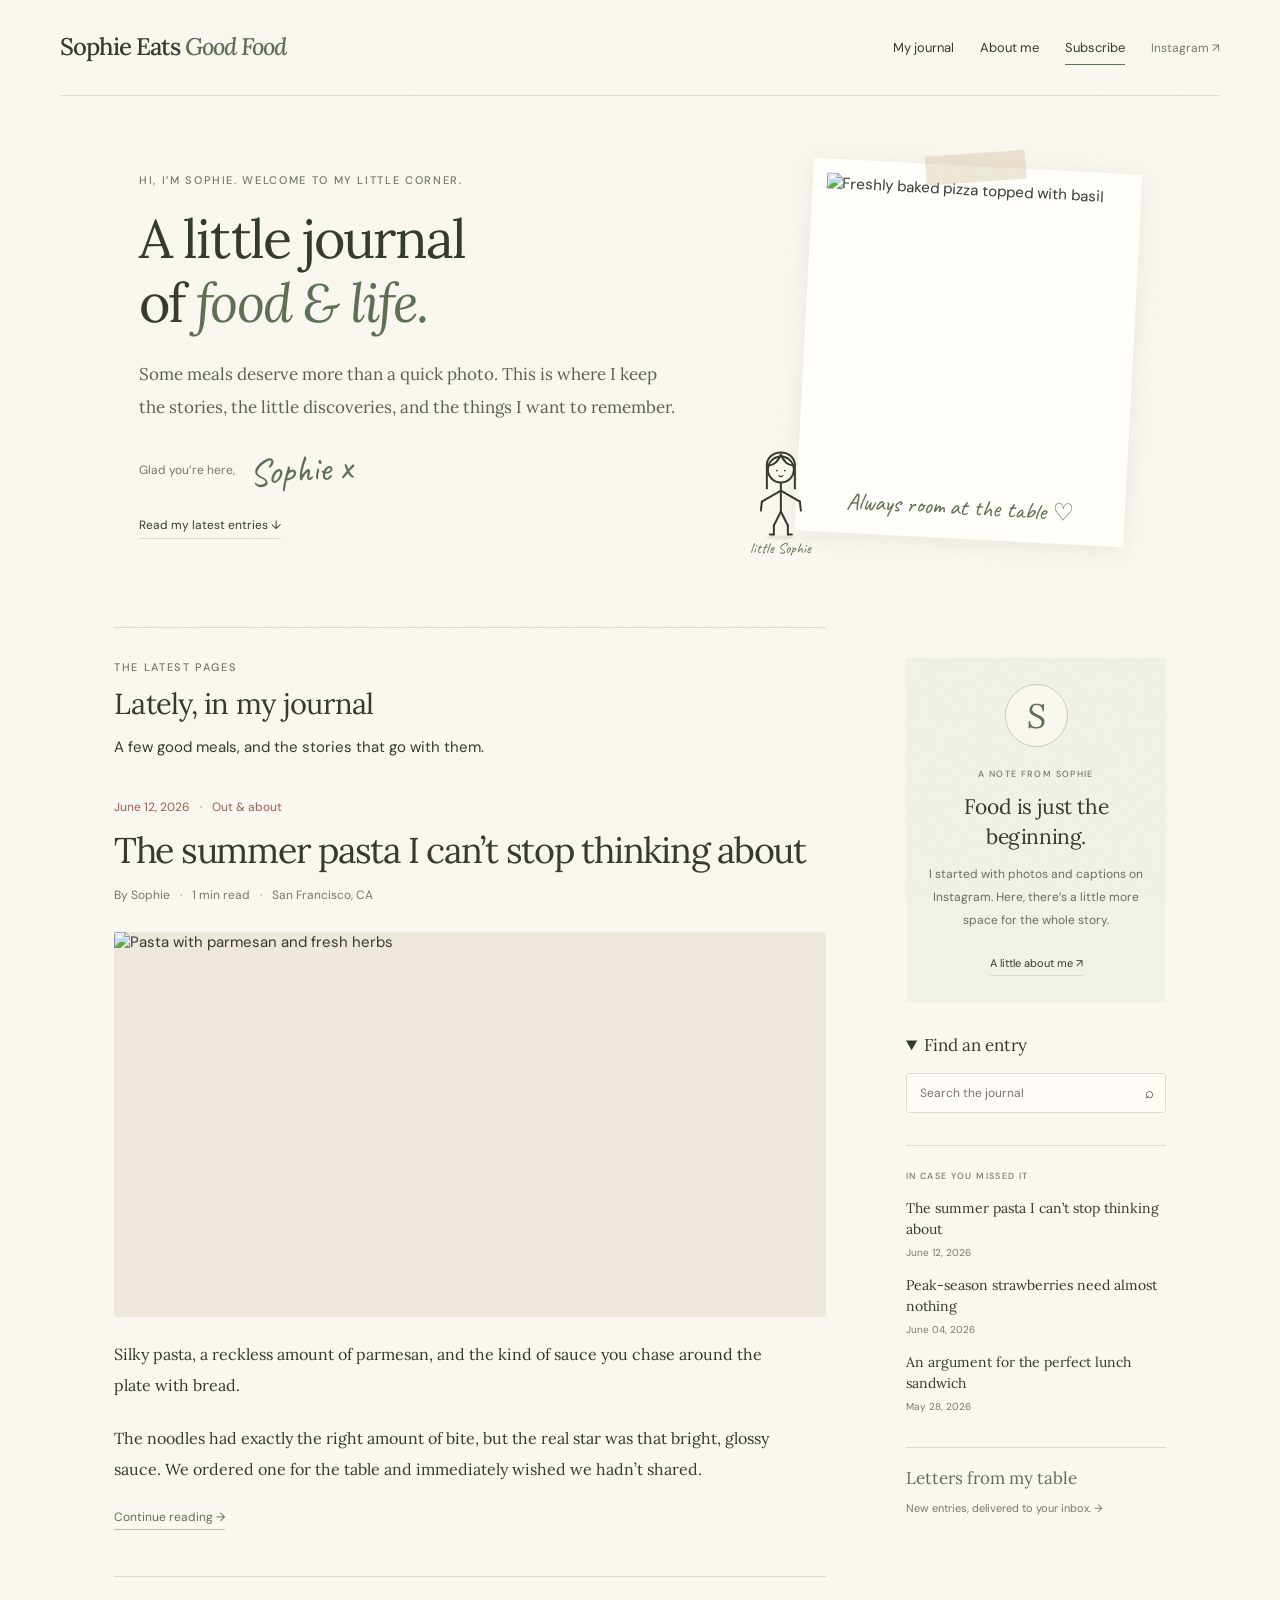
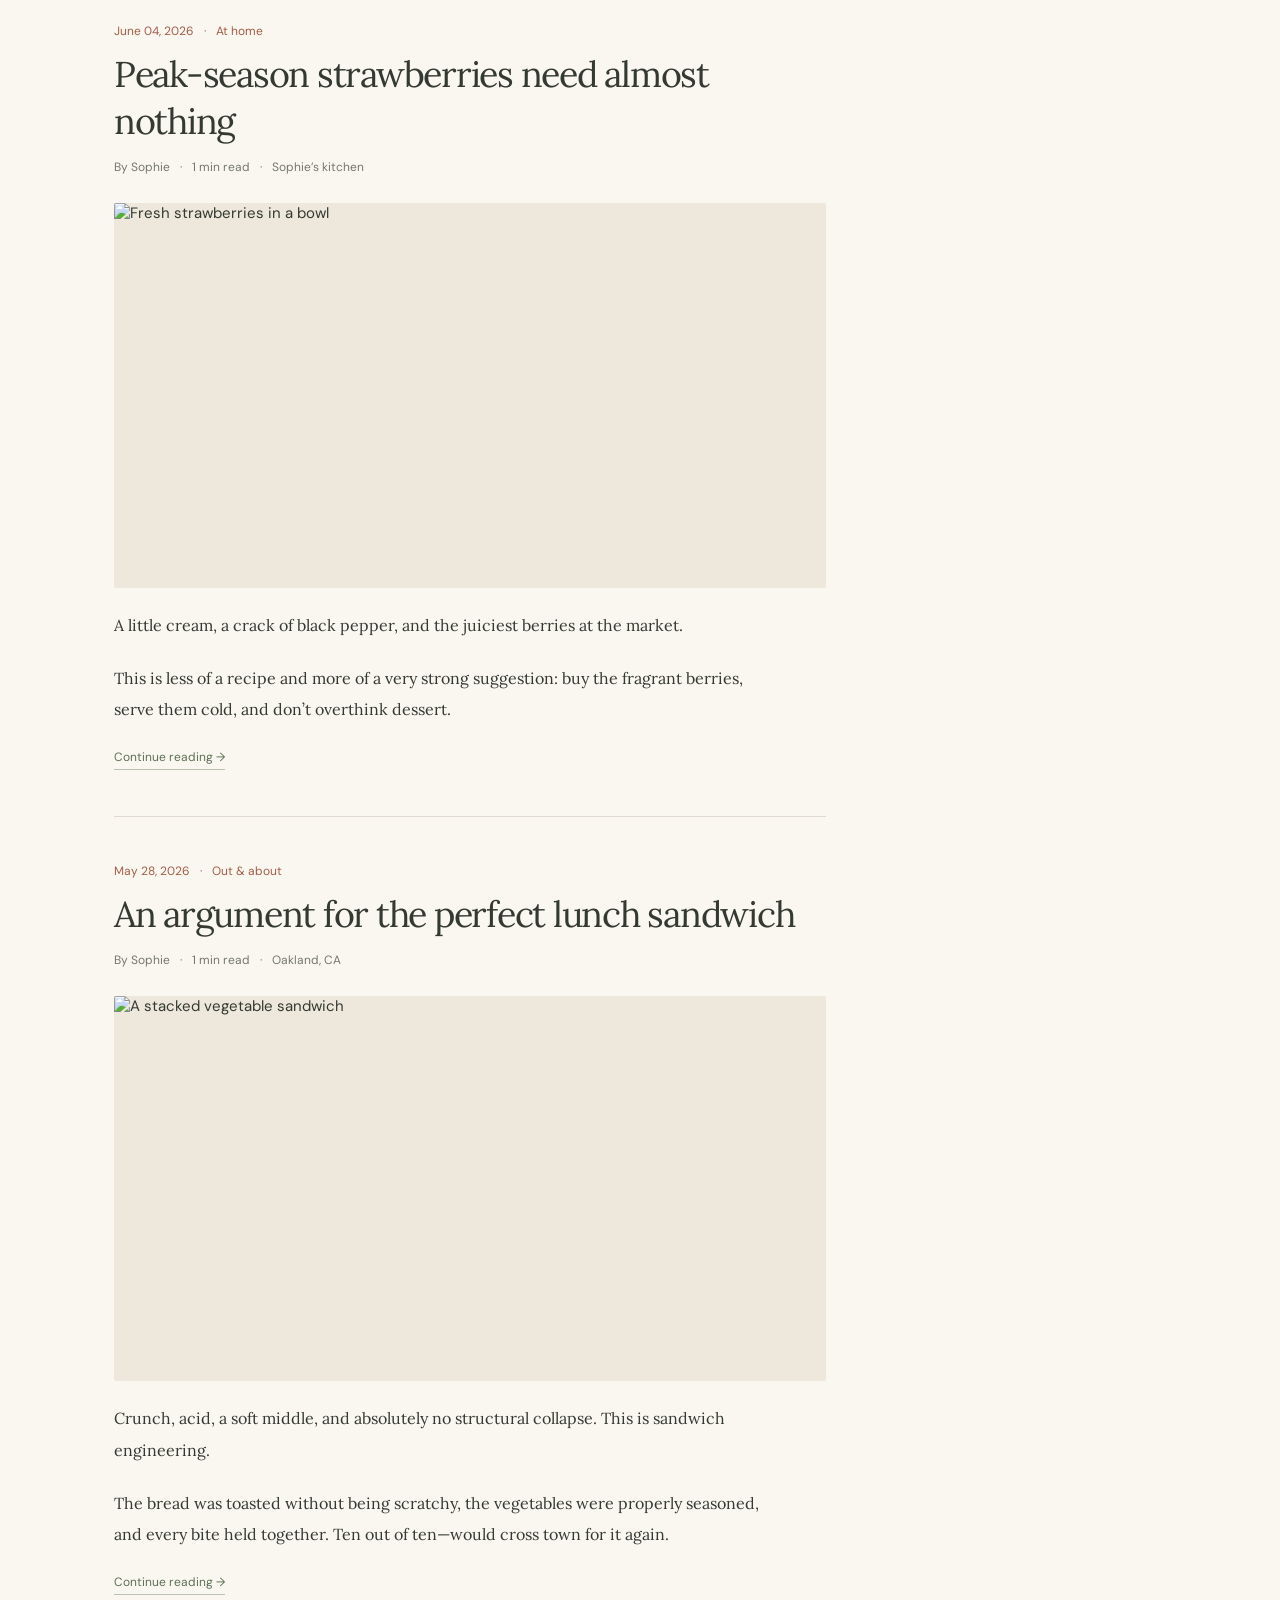
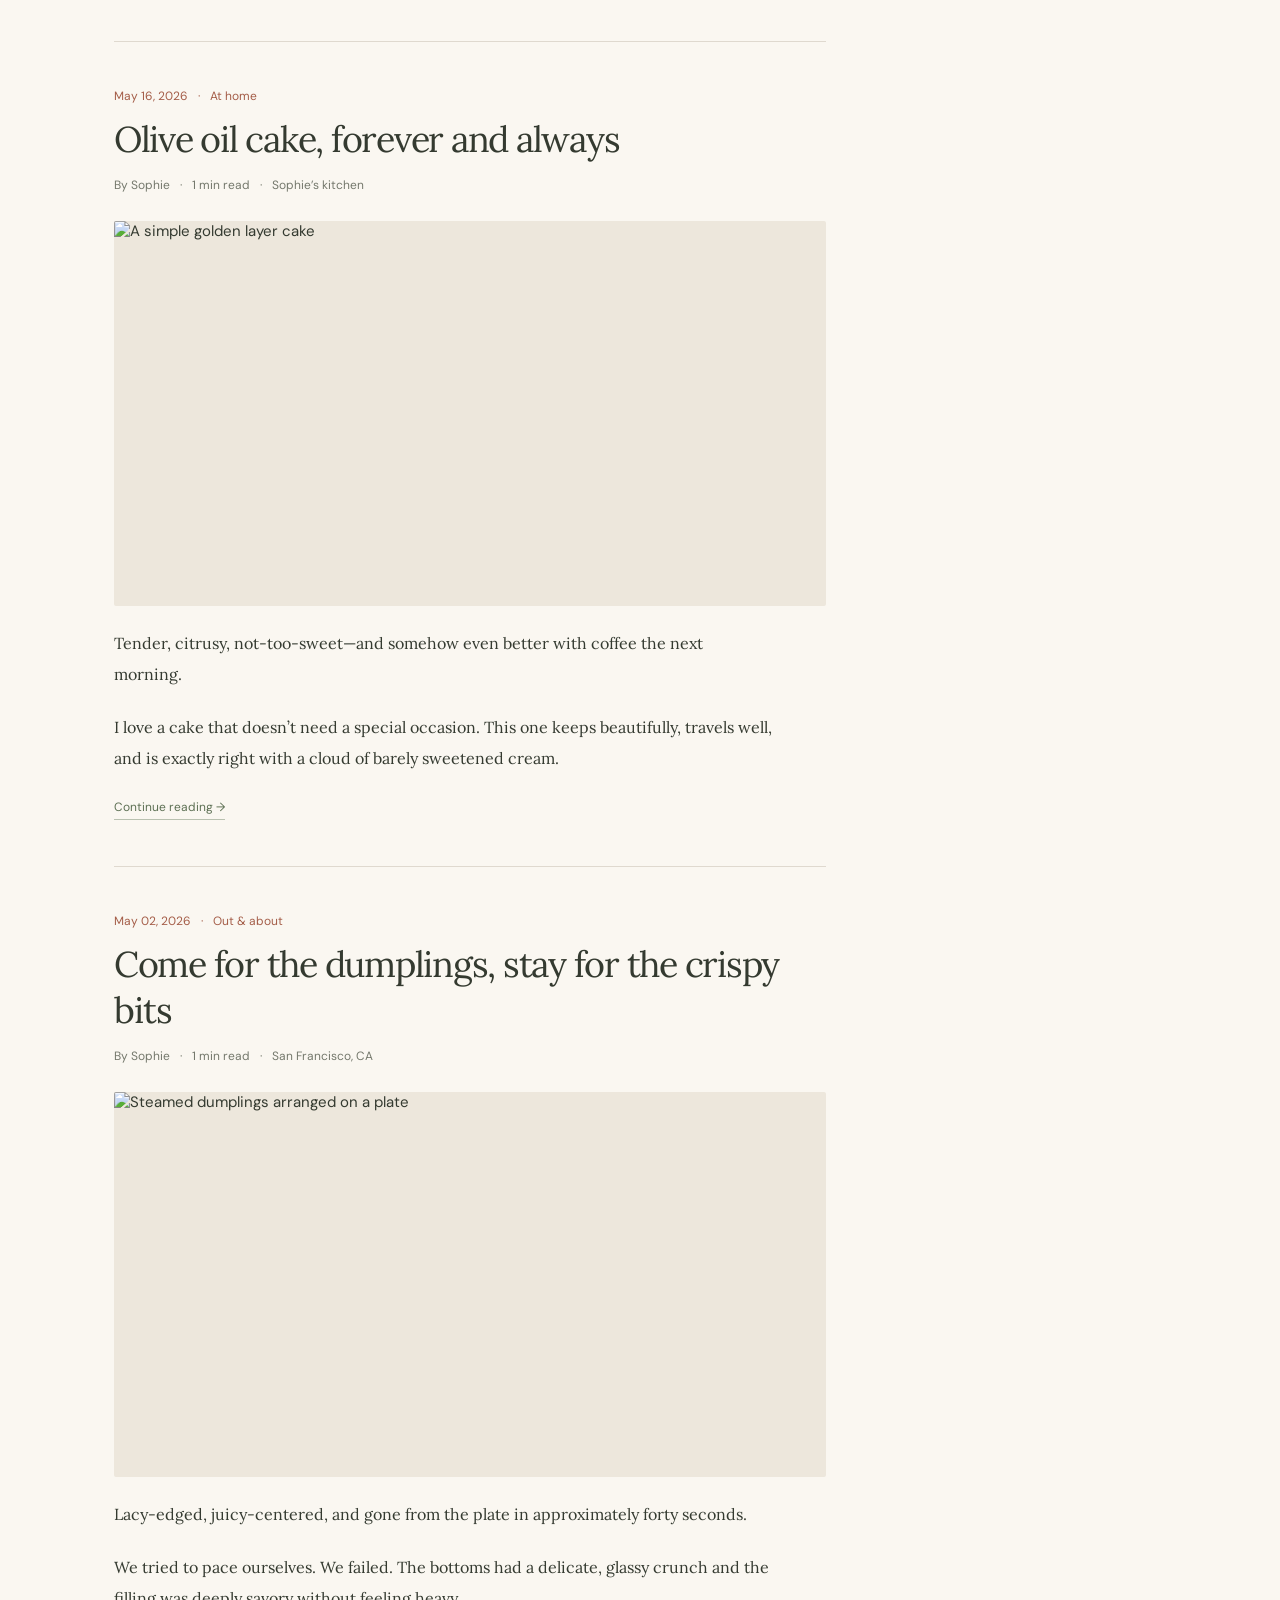
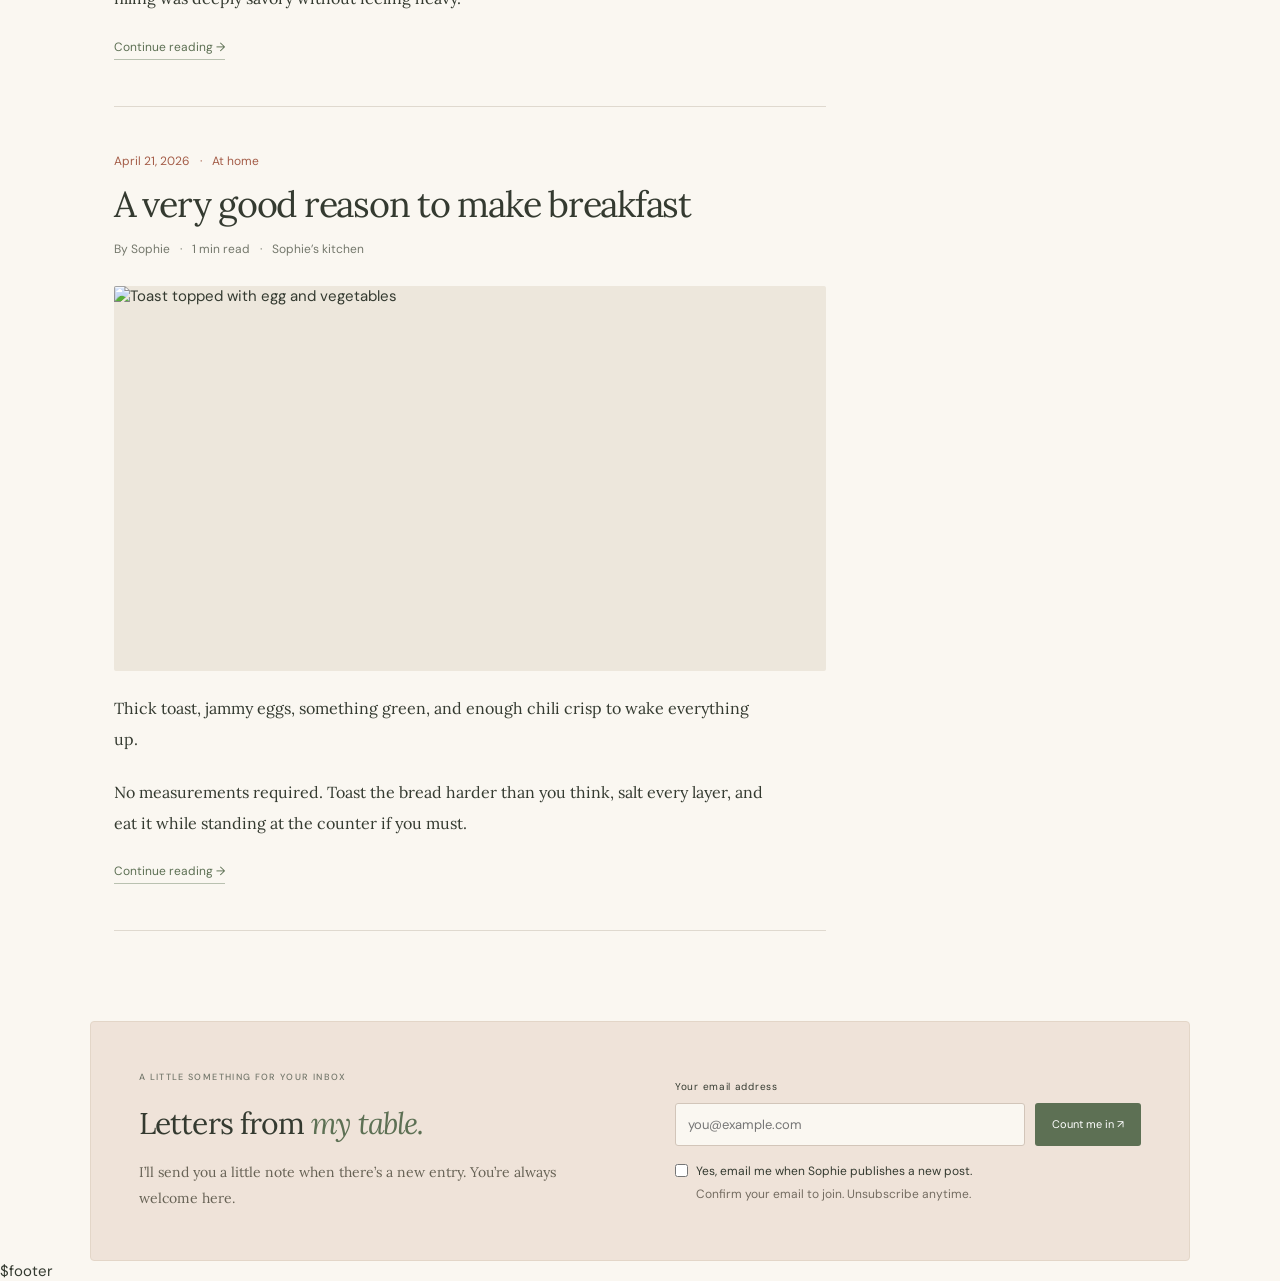
==== commit f1ce13af: "style: remove category browsing controls while keeping search" ====
--- a/index.html
+++ b/index.html
@@ -67,12 +67,6 @@
             <input id="search" type="search" placeholder="Search the journal" />
             <span aria-hidden="true">⌕</span>
           </label>
-          <div class="filters" role="group" aria-label="Filter posts">
-            <button class="active" data-filter="all" aria-pressed="true">All entries</button>
-            <button data-filter="restaurant" aria-pressed="false">Eating out</button>
-            <button data-filter="recipe" aria-pressed="false">At home</button>
-            <button data-filter="story" aria-pressed="false">Stories</button>
-          </div>
         </details>
         <div class="sidebar-recent">
           <p class="eyebrow">In case you missed it</p>
--- a/styles.css
+++ b/styles.css
@@ -14,13 +14,14 @@
 nav { display:flex; align-items:center; gap:26px; font-size:13px; }
 nav a { padding:8px 0; }
 nav a:hover { color:var(--red); }
+nav a[aria-current="page"] { color:var(--sage); border-bottom:1px solid var(--sage); }
 nav a[href="#subscribe"] { border-bottom:1px solid var(--sage); }
 .instagram-link { color:var(--muted); font-size:12px; }
 .menu-button { display:none; border:1px solid var(--line); border-radius:4px; padding:8px 12px; background:transparent; }
 .hero { max-width:1050px; margin:70px auto 88px; display:grid; grid-template-columns:1.35fr .8fr; align-items:center; gap:75px; padding:0 24px; }
-.eyebrow { font-size:10px; font-weight:500; letter-spacing:.15em; text-transform:uppercase; color:var(--muted); margin:0 0 18px; line-height:1.7; }
+.eyebrow { font-size:11px; font-weight:500; letter-spacing:.15em; text-transform:uppercase; color:var(--muted); margin:0 0 18px; line-height:1.7; }
 h1,h2,h3 { font-family:var(--serif); font-weight:400; }
-h1 { font-size:clamp(40px,4.2vw,61px); line-height:1.18; letter-spacing:-.055em; margin:0; }
+h1 { font-size:clamp(40px,4.2vw,61px); line-height:1.18; letter-spacing:-.035em; margin:0; }
 h1 em { color:var(--sage); }
 .intro { font:17px/1.9 var(--serif); margin:24px 0; max-width:49ch; color:#5a6055; }
 .hero-signature { display:flex; align-items:center; gap:14px; color:var(--muted); font-size:12px; margin:22px 0; }
@@ -38,11 +39,11 @@
 .section-heading > p:last-child { color:var(--muted); font-size:13px; line-height:1.7; margin:0; }
 .journal-entry { padding-bottom:46px; margin-bottom:46px; border-bottom:1px solid var(--line); }
 .journal-entry:last-child { margin-bottom:0; }
-.entry-date { font-size:11px; color:var(--red); margin:0 0 12px; }
+.entry-date { font-size:12px; color:var(--red); margin:0 0 12px; }
 .entry-date span,.entry-meta span { margin:0 7px; }
 .entry-title { font-size:clamp(25px,2.8vw,37px); line-height:1.3; letter-spacing:-.035em; margin:0 0 12px; }
 .entry-title a:hover { color:var(--sage); }
-.entry-meta { font-size:11px; line-height:1.7; color:var(--muted); margin:0 0 26px; }
+.entry-meta { font-size:12px; line-height:1.7; color:var(--muted); margin:0 0 26px; }
 .entry-image { display:block; overflow:hidden; border-radius:2px; aspect-ratio:1.85; background:#ede7dc; }
 .entry-image img { height:100%; object-fit:cover; transition:transform .4s ease; }
 .entry-image:hover img { transform:scale(1.02); }
@@ -63,9 +64,6 @@
 .search-box { display:flex; align-items:center; margin:17px 0 13px; border:1px solid var(--line); border-radius:3px; padding:9px 11px; gap:8px; background:#fffcf7; }
 .search-box input { width:100%; min-width:0; border:0; background:transparent; color:var(--ink); outline:0; font-size:12px; }
 .search-box:focus-within { border-color:var(--sage); outline:1px solid var(--sage); }
-.filters { display:flex; flex-wrap:wrap; gap:9px 14px; }
-.filters button { border:0; border-bottom:1px solid transparent; padding:3px 0; color:var(--muted); background:transparent; font-size:11px; cursor:pointer; }
-.filters button.active,.filters button:hover { color:var(--sage); border-bottom-color:var(--sage); }
 .sidebar-recent { margin-top:32px; border-top:1px solid var(--line); padding-top:23px; }
 .sidebar-recent .eyebrow { font-size:9px; margin-bottom:14px; }
 .sidebar-recent ul { list-style:none; padding:0; margin:0; }
@@ -87,28 +85,46 @@
 .newsletter-input-row button { flex-shrink:0; padding:12px 17px; border:0; border-radius:3px; background:var(--sage); color:white; cursor:pointer; font-size:11px; }
 .newsletter-input-row button:hover { background:#495b41; }
 .newsletter-input-row button:disabled { opacity:.6; cursor:wait; }
-.newsletter-consent { display:flex; gap:8px; margin-top:15px; align-items:flex-start; font-size:10px; line-height:1.7; }
+.newsletter-consent { display:flex; gap:8px; margin-top:15px; align-items:flex-start; font-size:12px; line-height:1.7; }
 .newsletter-consent input { accent-color:var(--sage); margin:3px 0 0; flex-shrink:0; }
-.newsletter-note { font-size:10px; color:#746c61; margin:5px 0 0 21px; }
+.newsletter-note { font-size:12px; color:#746c61; margin:5px 0 0 21px; }
 .newsletter-status { font-size:12px; line-height:1.7; margin:12px 0 0; }
 .newsletter-status:empty { display:none; }
 .newsletter-status[data-state="error"] { color:#974731; }
 .newsletter-status[data-state="success"] { color:#455b3b; }
 .newsletter-trap { position:absolute; left:-10000px; width:1px; height:1px; overflow:hidden; }
-.about { display:grid; grid-template-columns:200px 1fr; gap:60px; max-width:960px; margin:88px auto; padding:0 24px; align-items:start; }
-.about-margin { font:35px/1.2 "Caveat",cursive; color:var(--sage); text-align:center; padding-top:52px; transform:rotate(-5deg); }
-.about-margin span { display:block; margin-top:14px; font-size:42px; color:var(--red); }
-.about-copy h2 { font-size:30px; line-height:1.4; letter-spacing:-.03em; margin:0 0 22px; }
-.about-copy > p:not(.eyebrow):not(.signature) { font:15px/1.95 var(--serif); }
-.about-copy a { color:var(--sage); border-bottom:1px solid #bbc4b1; }
-.about-copy .signature { margin-top:25px; }
-footer { display:grid; grid-template-columns:1.4fr 1fr auto; gap:35px; align-items:start; max-width:1160px; margin:0 auto; padding:36px 0 22px; border-top:1px solid var(--line); color:var(--muted); }
-.footer-mark { font:21px/1.4 var(--serif); letter-spacing:-.04em; color:var(--ink); }
+.about-main { max-width:1000px; margin:60px auto 70px; padding:0 24px; }
+.about-heading { margin-bottom:40px; }
+.about-heading h1 { font-size:clamp(43px,5vw,62px); }
+.about-lede { font:23px/1.6 var(--serif); color:var(--sage); margin:18px 0 0; }
+.about-layout { display:grid; grid-template-columns:minmax(0,1fr) 240px; gap:80px; align-items:start; }
+.about-story > p:not(.signature) { font:17px/1.95 var(--serif); margin:0 0 24px; }
+.about-story > p a { color:var(--sage); text-decoration:underline; text-underline-offset:4px; overflow-wrap:anywhere; }
+.about-story .signature { margin:30px 0 0; }
+.about-margin { font:32px/1.3 "Caveat",cursive; color:var(--sage); text-align:center; padding:36px 22px; background:#f0f1e8; border:1px solid #e2e5d8; border-radius:3px; transform:rotate(3deg); margin:8px 0 110px; }
+.about-margin p { margin:0 0 24px; }
+.about-margin > span { display:block; font-size:29px; }
+.about-connect { display:grid; grid-template-columns:1fr auto; gap:40px; border-top:1px solid var(--line); margin-top:60px; padding-top:32px; }
+.about-connect .eyebrow { margin-bottom:10px; }
+.about-connect h2 { font-size:25px; line-height:1.4; margin:0 0 12px; }
+.about-connect p:last-child { font:15px/1.8 var(--serif); color:var(--muted); margin:0; }
+.about-connect-links { display:flex; flex-direction:column; align-items:flex-start; justify-content:center; gap:20px; }
+.status-main { max-width:700px; min-height:35vh; margin:70px auto 90px; padding:0 24px; }
+.status-main h1 { font-size:clamp(32px,4vw,48px); }
+.status-main > p:not(.eyebrow) { font:17px/1.8 var(--serif); margin:24px 0; }
+.status-main button { border:0; border-radius:3px; padding:13px 20px; background:var(--sage); color:white; cursor:pointer; }
+footer { display:grid; grid-template-columns:1.2fr 1.2fr auto; gap:36px; align-items:start; max-width:1160px; margin:70px auto 0; padding:40px 0 26px; border-top:1px solid var(--line); color:var(--muted); }
+.footer-mark { display:inline-block; font:21px/1.4 var(--serif); letter-spacing:-.035em; color:var(--ink); }
 .footer-mark em { color:var(--sage); }
-footer > div > p { font-size:11px; line-height:1.8; margin:3px 0; }
-.footer-links { display:flex; gap:16px; font-size:10px; flex-wrap:wrap; }
+footer > div > p { font-size:12px; line-height:1.8; margin:12px 0 0; }
+.footer-contact .eyebrow { font-size:10px; margin:3px 0 14px; }
+.footer-contact > a { font-size:14px; color:var(--sage); text-decoration:underline; text-underline-offset:5px; }
+.footer-contact > a:hover { color:var(--red); }
+.footer-contact > p:last-child { margin-top:10px; }
+.site-footer .footer-links { display:flex; position:static; background:none; border:0; padding:0; gap:10px; font-size:12px; flex-direction:column; align-items:flex-start; }
+.footer-links a { padding:0; }
 .footer-links a:hover { color:var(--red); }
-.copyright { grid-column:1/-1; font-size:9px; margin:12px 0 0; }
+.copyright { grid-column:1/-1; font-size:11px; margin:0; padding-top:20px; border-top:1px solid var(--line); }
 .article-main { max-width:840px; margin:44px auto 72px; padding:0 24px; }
 .article-heading { margin:40px 0 30px; }
 .article-heading h1 { font-size:clamp(32px,4vw,52px); line-height:1.25; letter-spacing:-.04em; }
@@ -133,7 +149,7 @@
 @media(max-width:1220px) { .site-header,footer { margin-left:32px; margin-right:32px; } .newsletter { margin-left:24px; margin-right:24px; } }
 @media(max-width:850px) {
   .article-nav { display:flex; position:static; flex-direction:row; flex-wrap:wrap; padding:0; border:0; font-size:11px; gap:12px; }
-  .article-page .site-header { flex-wrap:wrap; padding:18px 0; gap:12px; }
+  .article-page .site-header,.about-page .site-header,.status-page .site-header { flex-wrap:wrap; padding:18px 0; gap:12px; }
   .entry-navigation { position:static; display:flex; background:none; flex-direction:row; }
   .site-header { min-height:80px; margin:0 24px; position:relative; }
   .wordmark { font-size:21px; }
@@ -155,9 +171,11 @@
   .newsletter { gap:30px; padding:36px; }
   .newsletter-input-row { flex-direction:column; }
   .newsletter-input-row button { align-self:flex-start; }
-  .about { grid-template-columns:130px 1fr; gap:30px; }
+  .about-layout { grid-template-columns:minmax(0,1fr) 190px; gap:36px; }
+  .about-margin { font-size:28px; padding:30px 15px; }
+  .about-connect { gap:25px; }
   footer { grid-template-columns:1fr 1fr; }
-  .footer-links { grid-column:1/-1; }
+  .site-footer .footer-links { grid-column:1/-1; flex-direction:row; flex-wrap:wrap; gap:24px; }
 }
 @media(max-width:580px) {
   .article-main { margin:30px auto 50px; }
@@ -170,7 +188,7 @@
   .wordmark { font-size:19px; }
   nav { top:74px; }
   .hero { grid-template-columns:1fr; margin:35px auto 48px; padding:0 24px; gap:34px; }
-  .hero .eyebrow { font-size:9px; margin-bottom:14px; }
+  .hero .eyebrow { font-size:10px; margin-bottom:14px; }
   h1 { font-size:43px; }
   .intro { font-size:15px; line-height:1.9; margin:18px 0; }
   .hero-signature { margin:16px 0 20px; }
@@ -182,16 +200,20 @@
   .entry-title { font-size:27px; }
   .entry-body { font-size:15px; }
   .entry-image { aspect-ratio:1.35; }
-  .entry-meta { font-size:10px; }
+  .entry-meta { font-size:12px; }
   .journal-entry { margin-bottom:34px; padding-bottom:34px; }
   .newsletter { grid-template-columns:1fr; padding:28px 24px; gap:25px; margin:0 20px; }
   .newsletter h2 { font-size:27px; }
   .newsletter-input-row { flex-direction:row; gap:8px; }
   .newsletter-input-row button { align-self:stretch; padding:12px; }
-  .about { display:block; margin:55px auto; }
-  .about-margin { display:none; }
-  .about-copy h2 { font-size:26px; }
-  footer { margin:0 24px; gap:20px; }
+  .about-main { margin:36px auto 50px; }
+  .about-layout { grid-template-columns:1fr; gap:30px; }
+  .about-story > p:not(.signature) { font-size:16px; }
+  .about-lede { font-size:21px; }
+  .about-margin { width:220px; max-width:100%; margin:8px auto 90px; }
+  .about-connect { grid-template-columns:1fr; margin-top:32px; }
+  .status-main { margin:45px auto 60px; }
+  footer { grid-template-columns:1fr; margin:50px 24px 0; gap:28px; }
   .footer-mark { font-size:19px; }
 }
 @media(max-width:350px) { h1 { font-size:37px; } .newsletter-input-row { flex-direction:column; } }
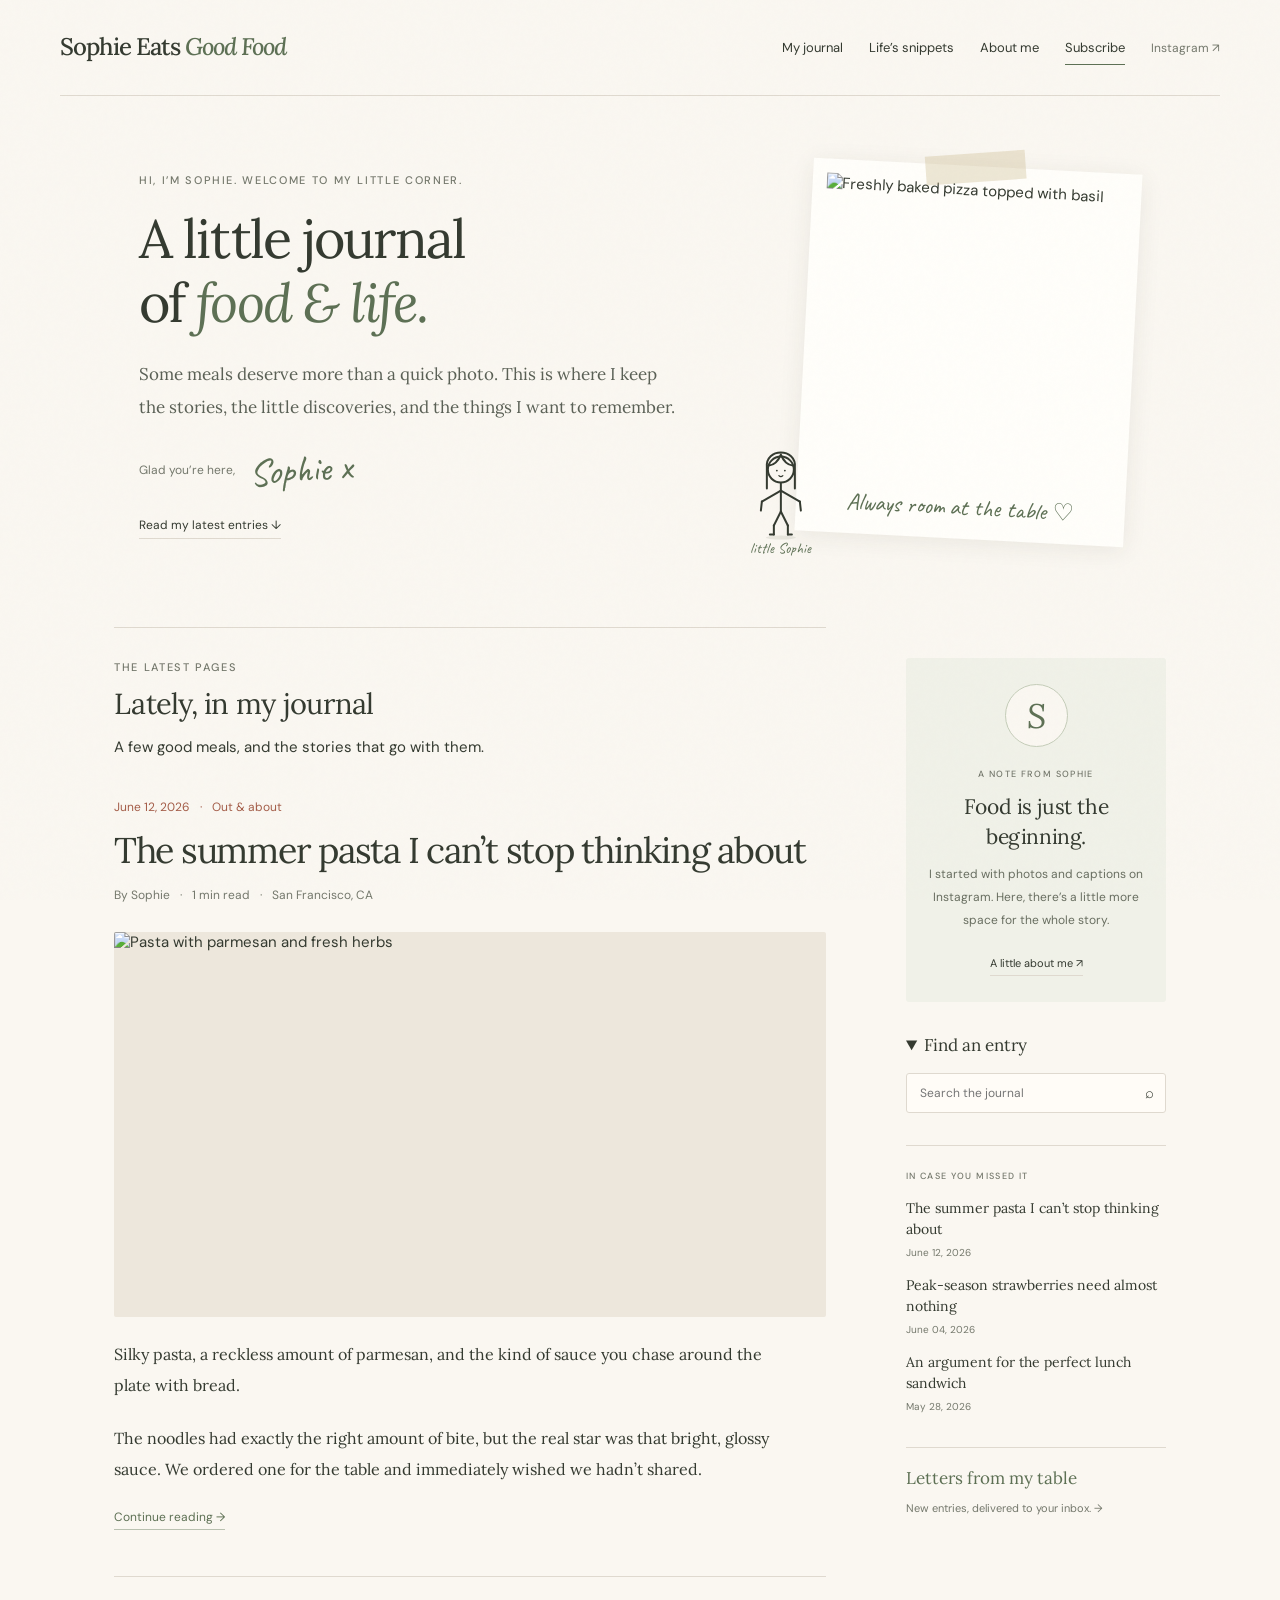
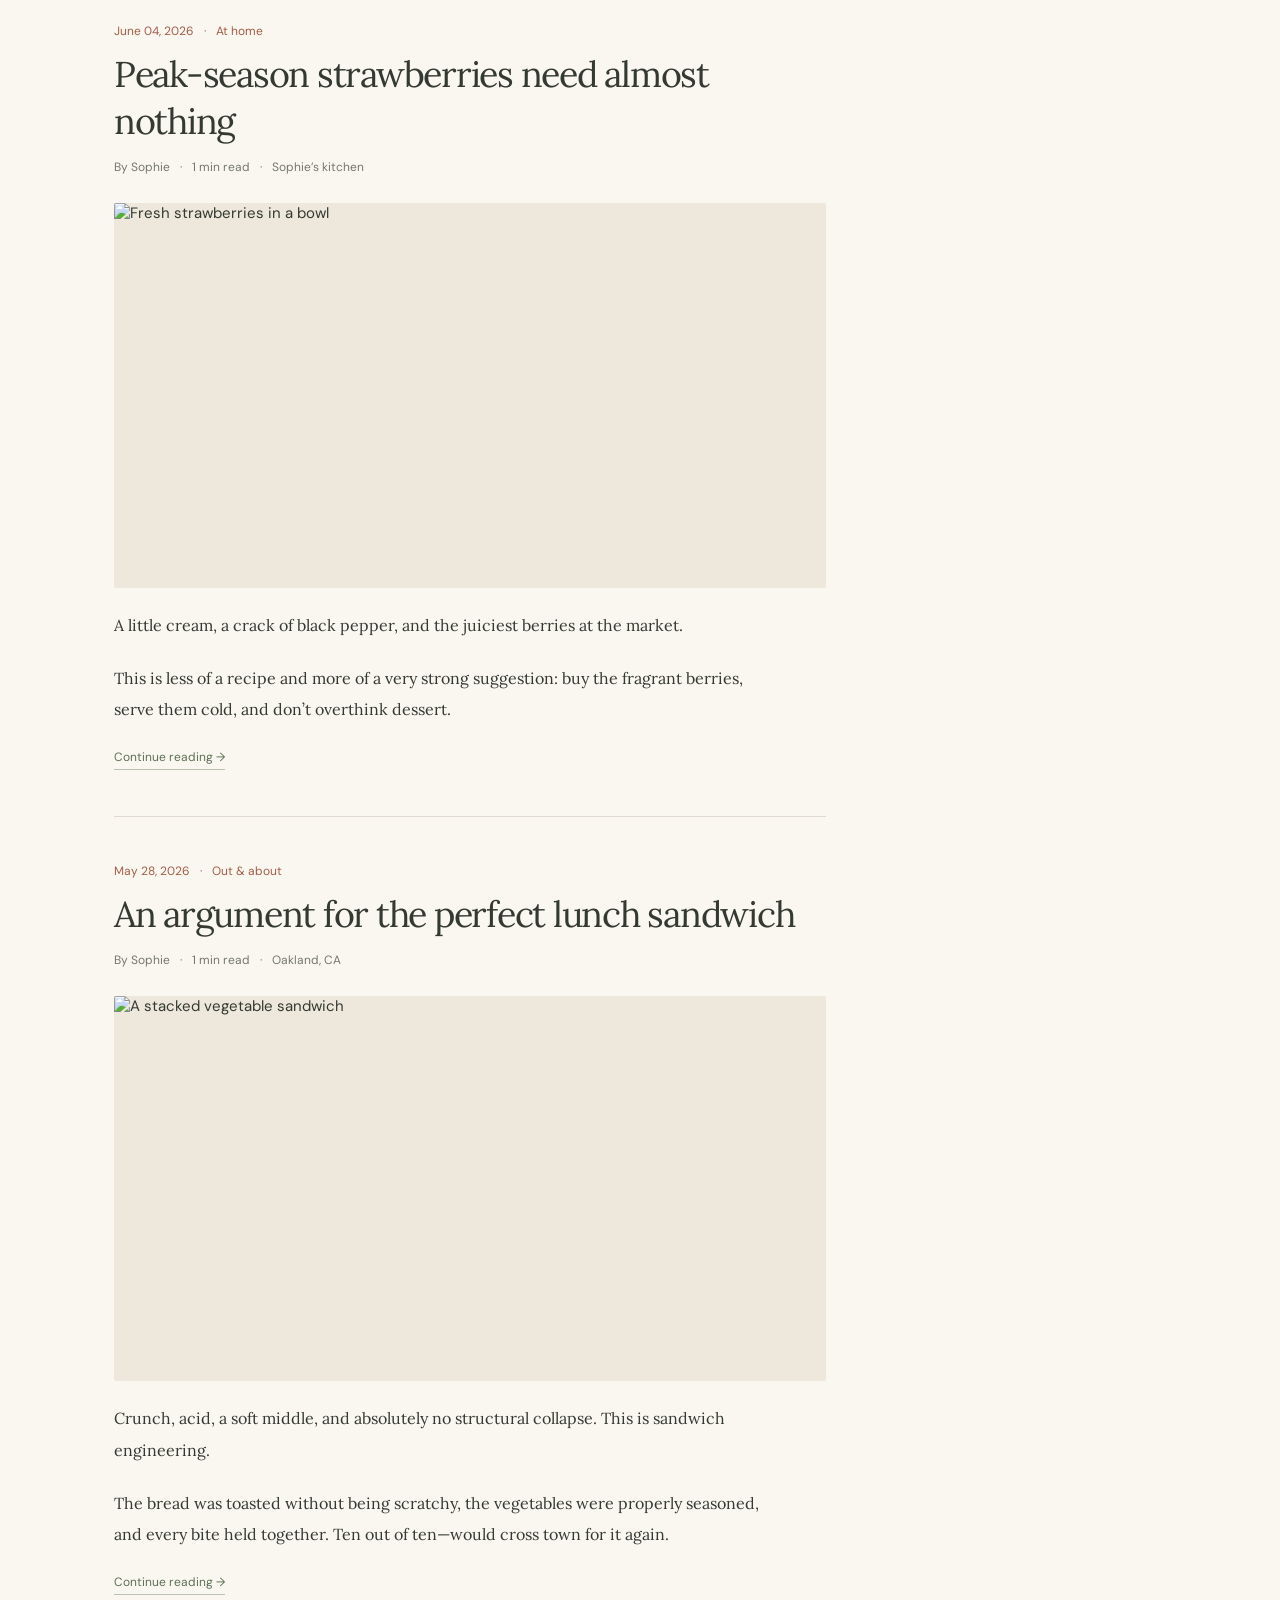
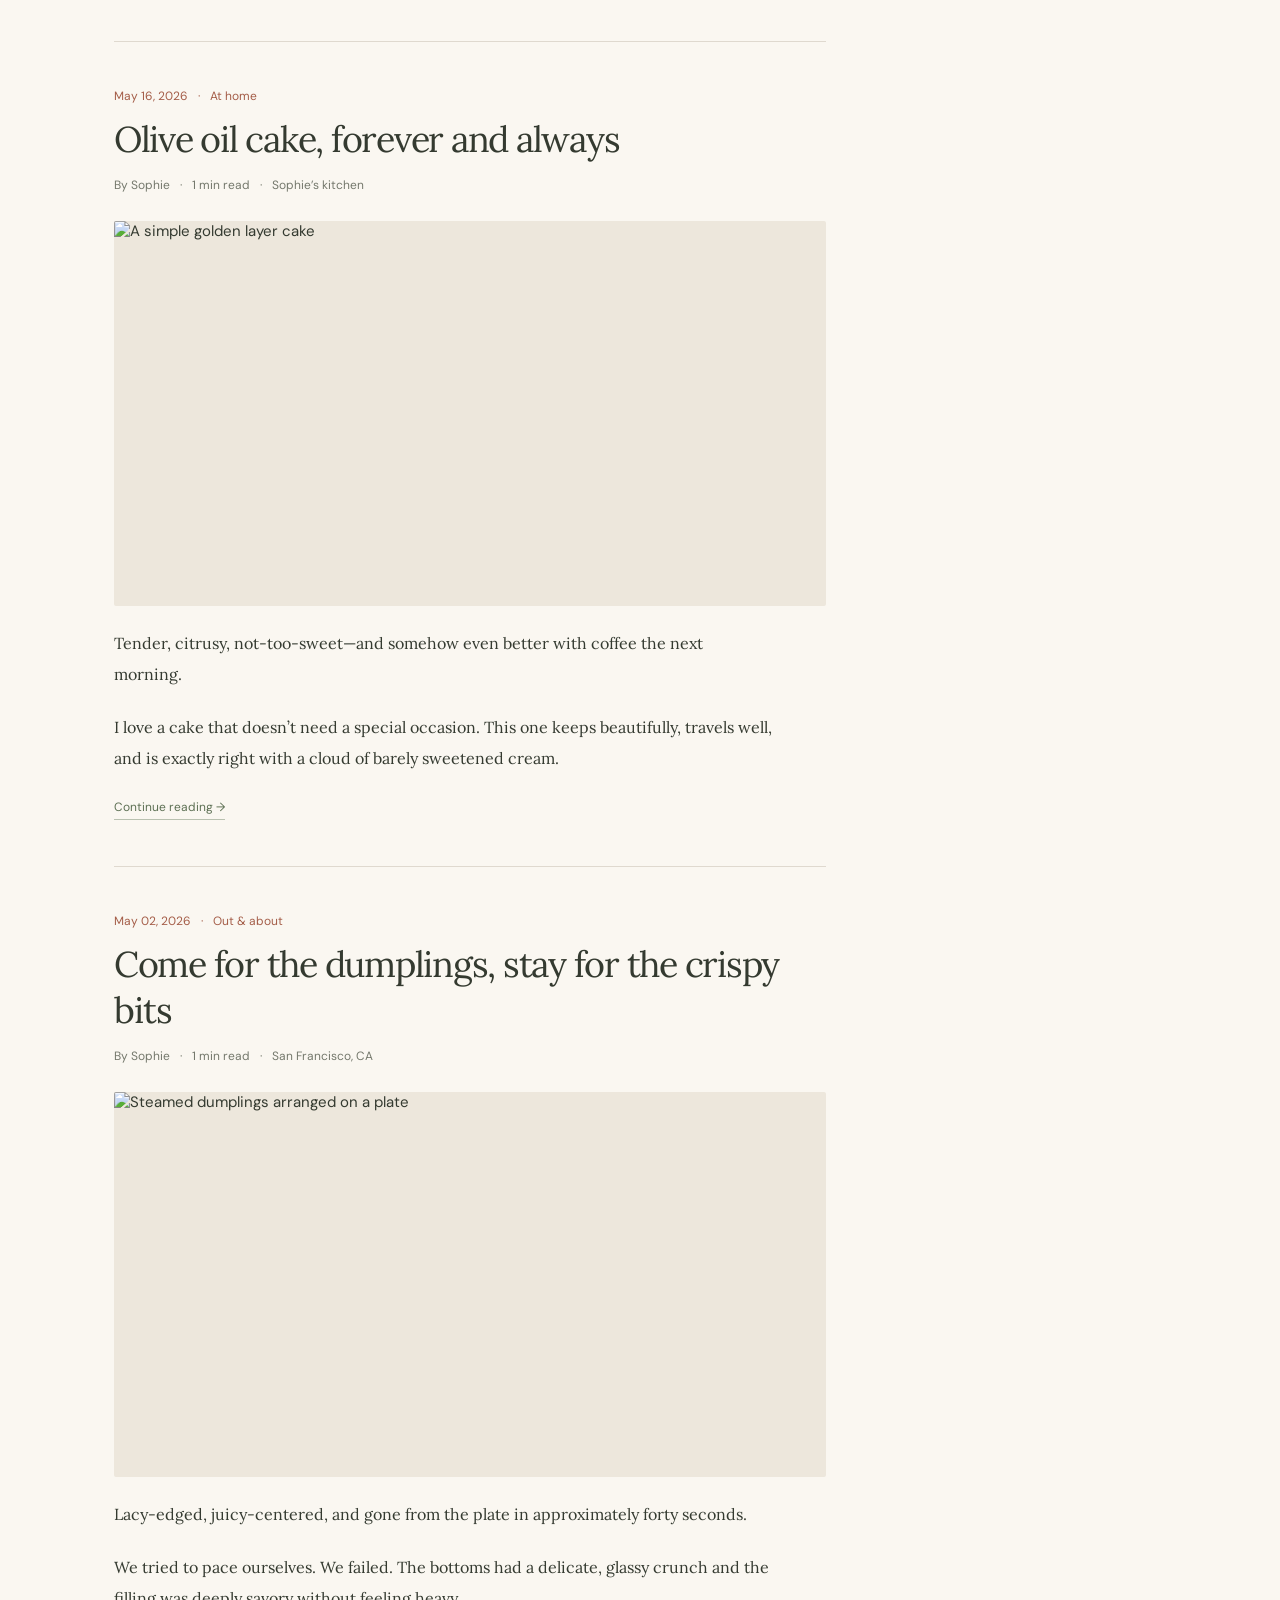
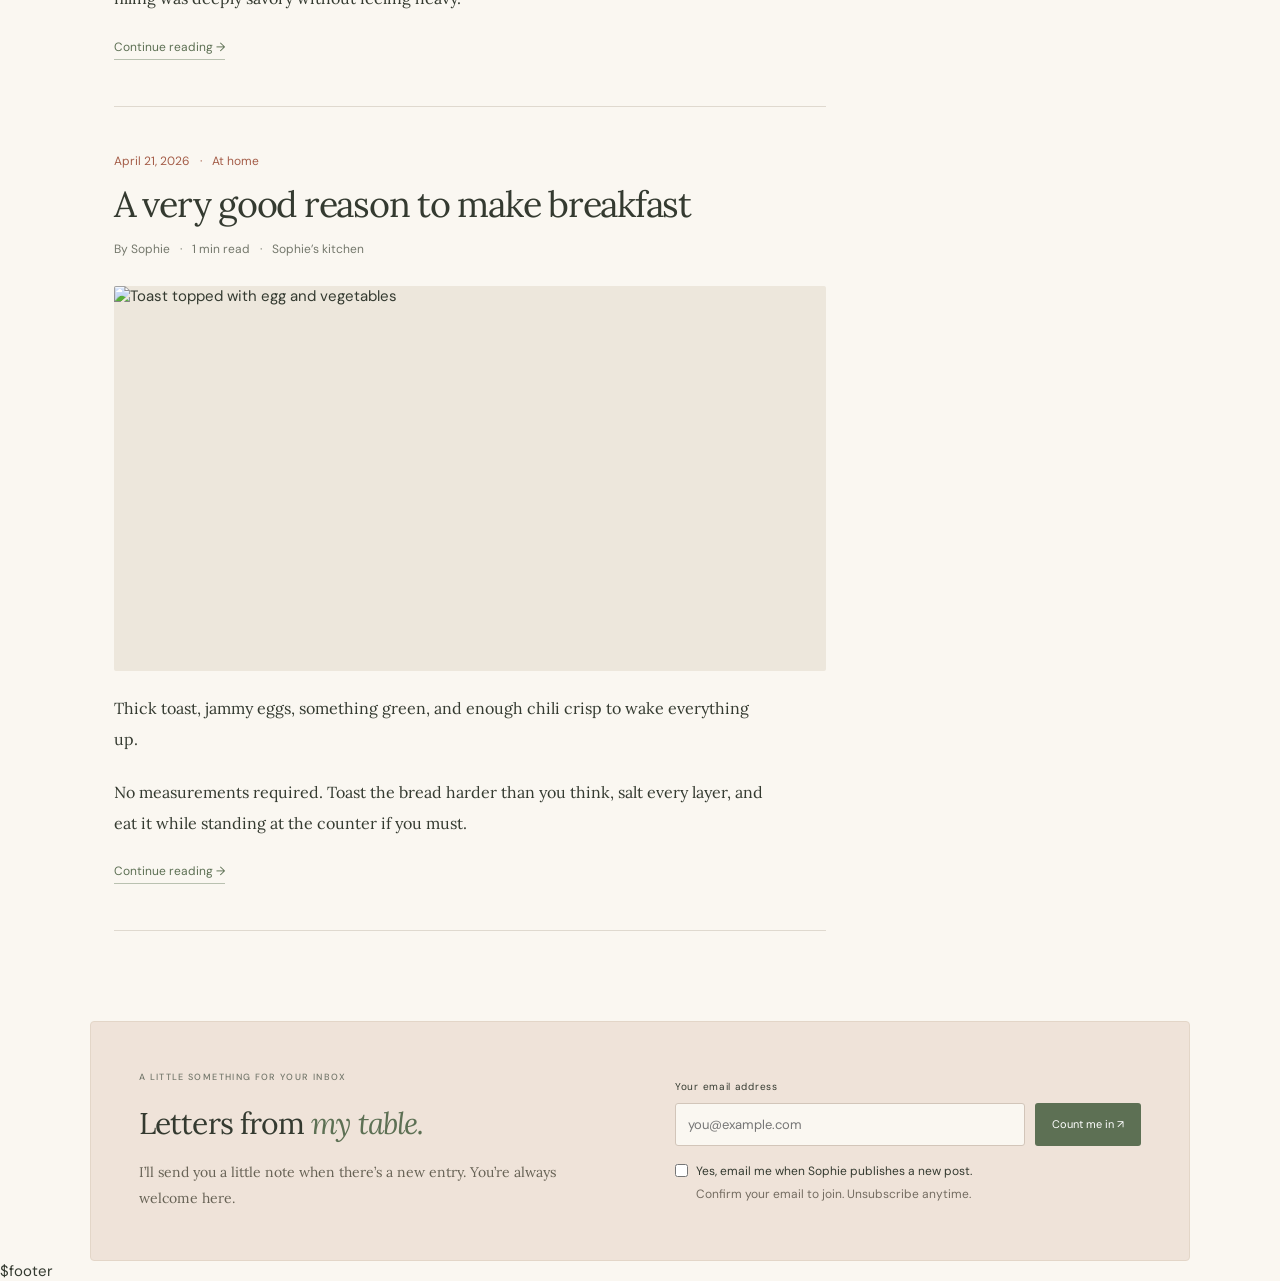
==== commit ce509a1b: "Add separate Life’s snippets photo album and navigation" ====
--- a/index.html
+++ b/index.html
@@ -19,6 +19,7 @@
     </a>
     <nav aria-label="Main navigation">
       <a href="#journal">My journal</a>
+      <a href="/life">Life’s snippets</a>
       <a href="/about">About me</a>
       <a href="#subscribe">Subscribe</a>
       <a class="instagram-link" href="https://www.instagram.com/sophieeatsgoodfood/" target="_blank" rel="noreferrer">Instagram ↗</a>
--- a/styles.css
+++ b/styles.css
@@ -149,7 +149,7 @@
 @media(max-width:1220px) { .site-header,footer { margin-left:32px; margin-right:32px; } .newsletter { margin-left:24px; margin-right:24px; } }
 @media(max-width:850px) {
   .article-nav { display:flex; position:static; flex-direction:row; flex-wrap:wrap; padding:0; border:0; font-size:11px; gap:12px; }
-  .article-page .site-header,.about-page .site-header,.status-page .site-header { flex-wrap:wrap; padding:18px 0; gap:12px; }
+  .article-page .site-header,.about-page .site-header,.status-page .site-header,.life-page .site-header { flex-wrap:wrap; padding:18px 0; gap:12px; }
   .entry-navigation { position:static; display:flex; background:none; flex-direction:row; }
   .site-header { min-height:80px; margin:0 24px; position:relative; }
   .wordmark { font-size:21px; }
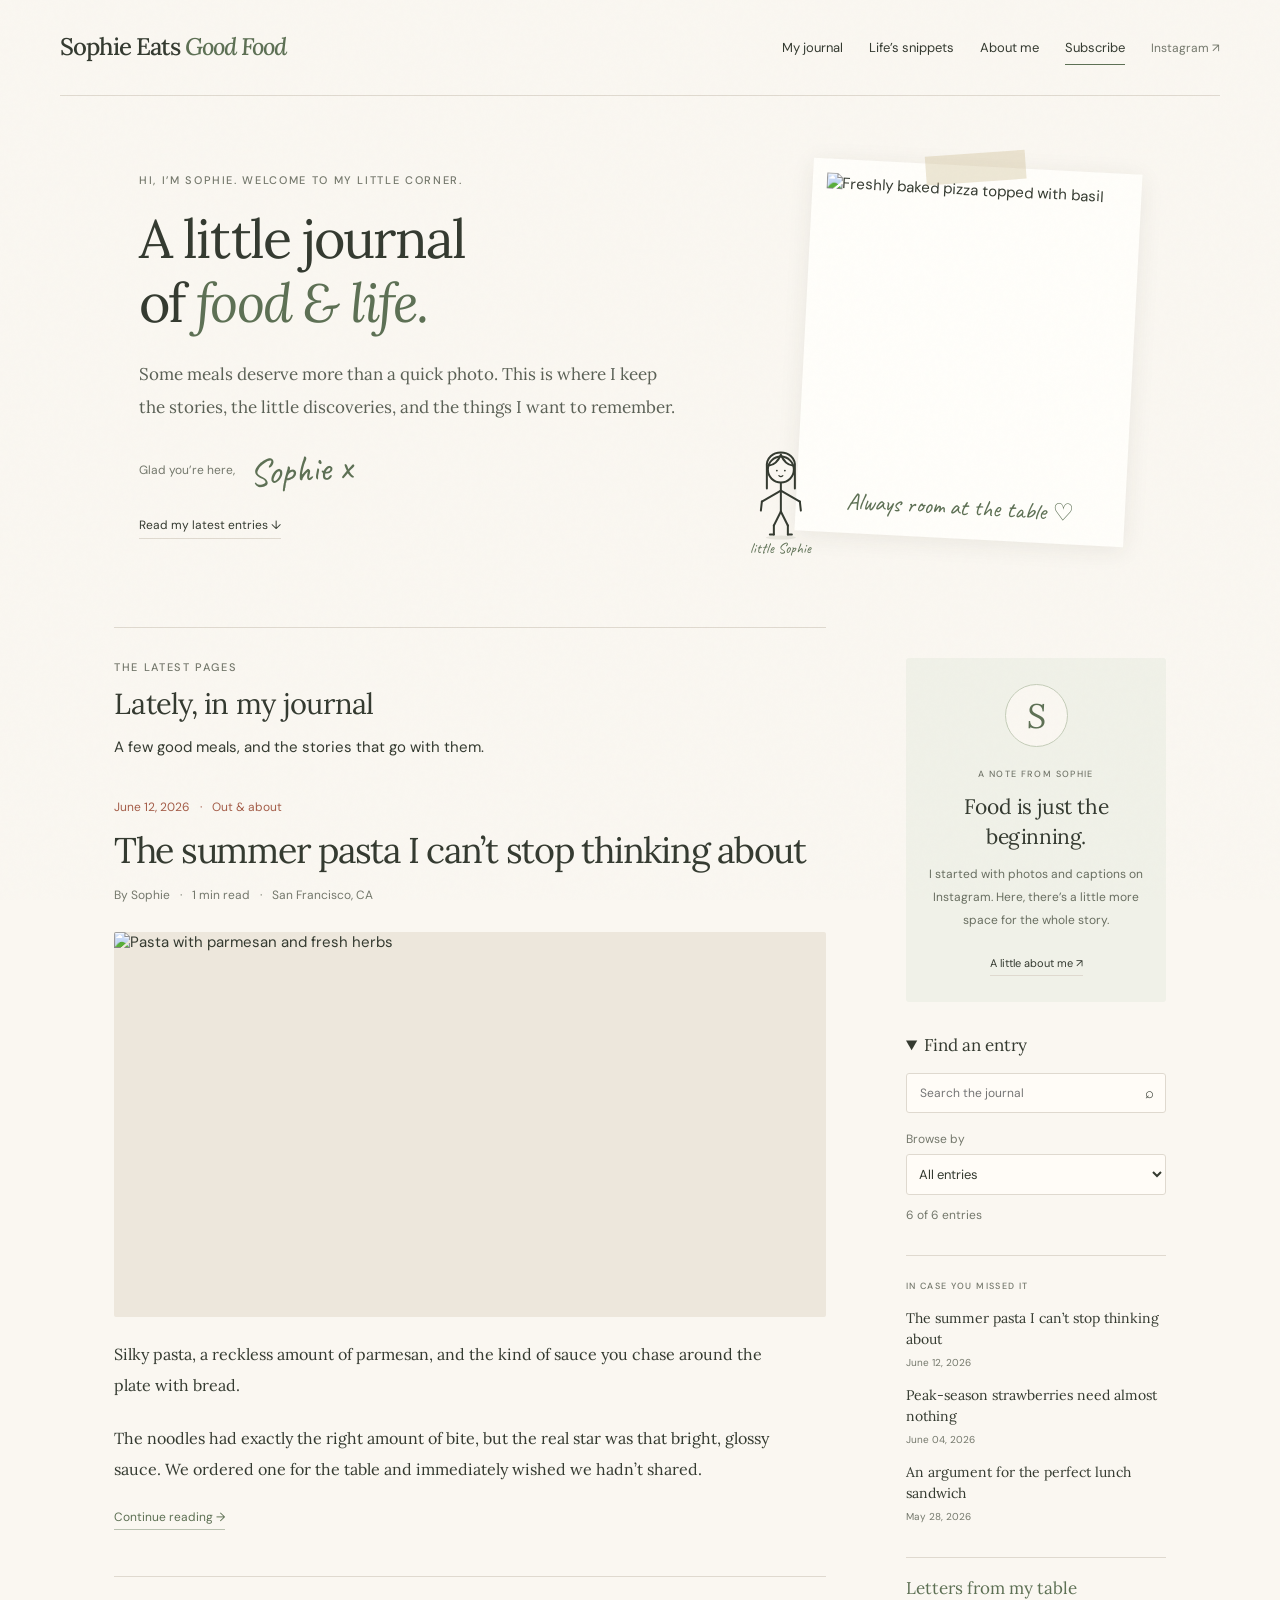
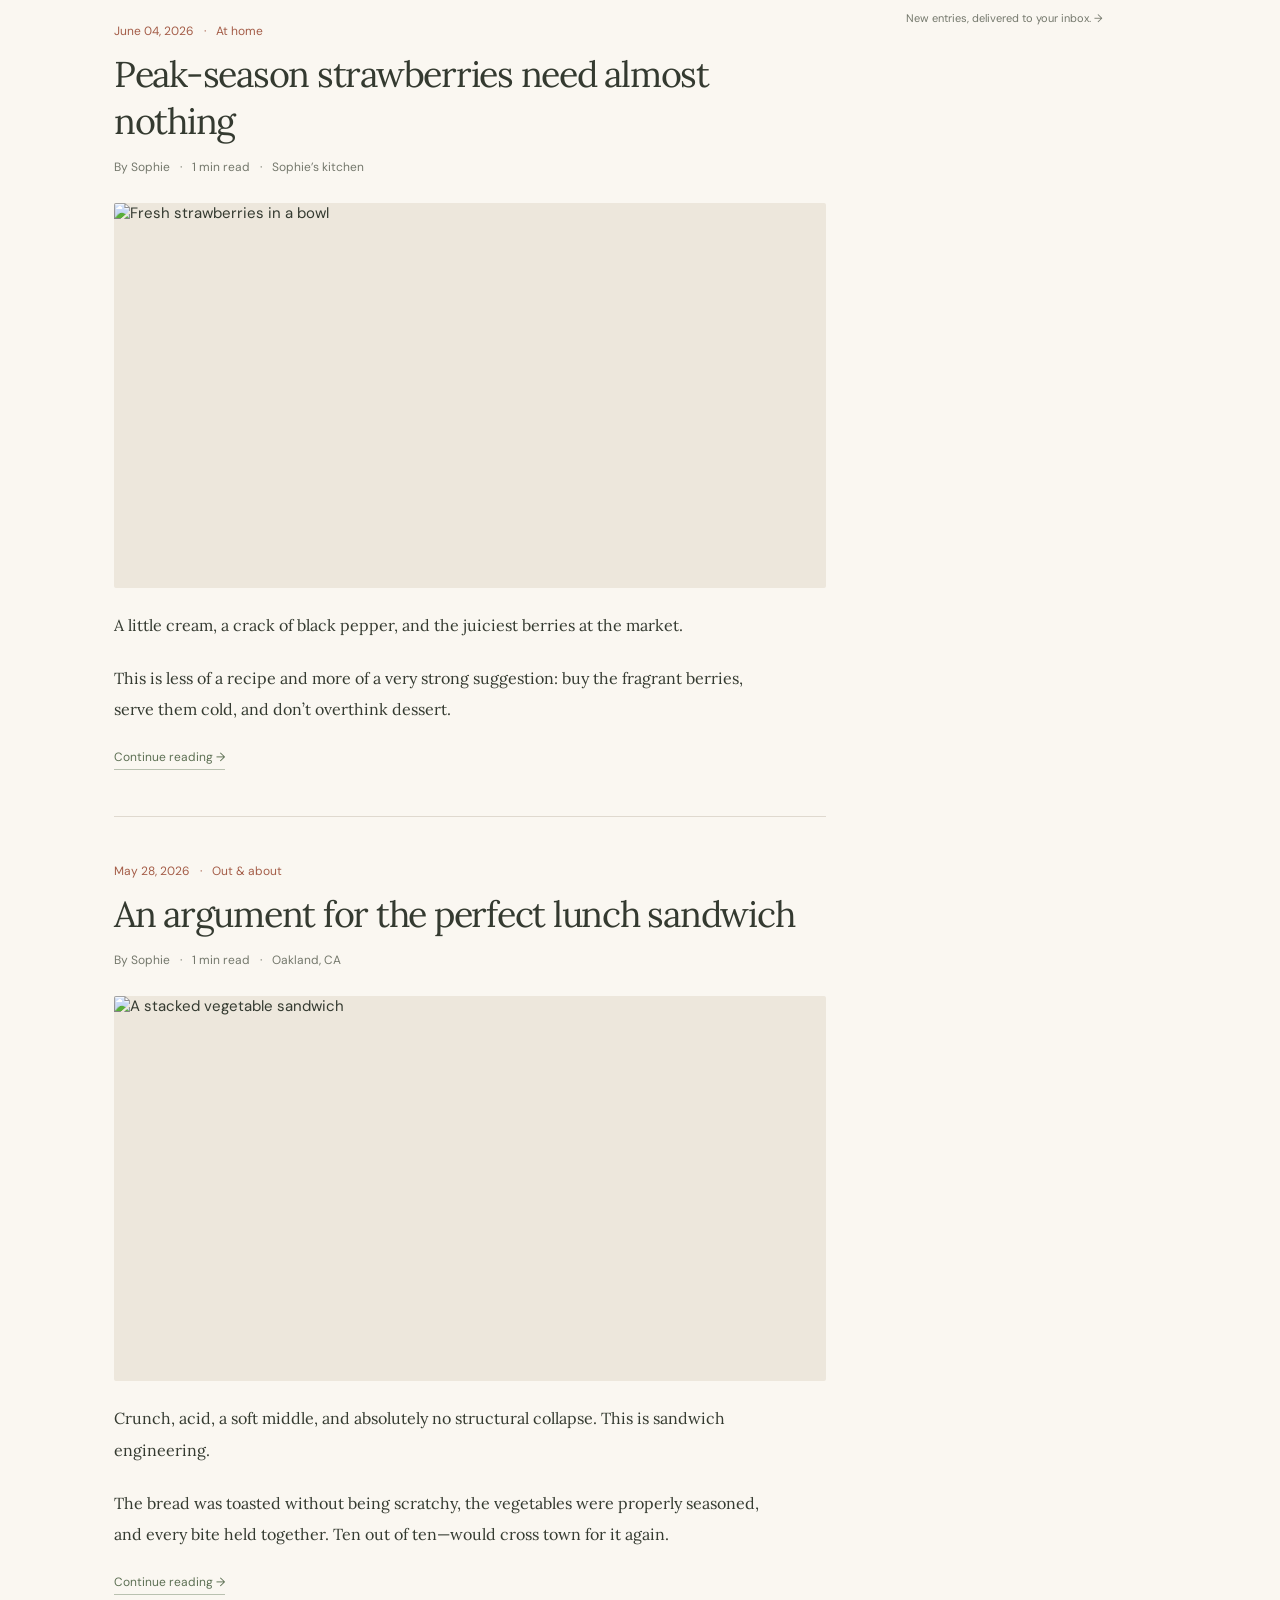
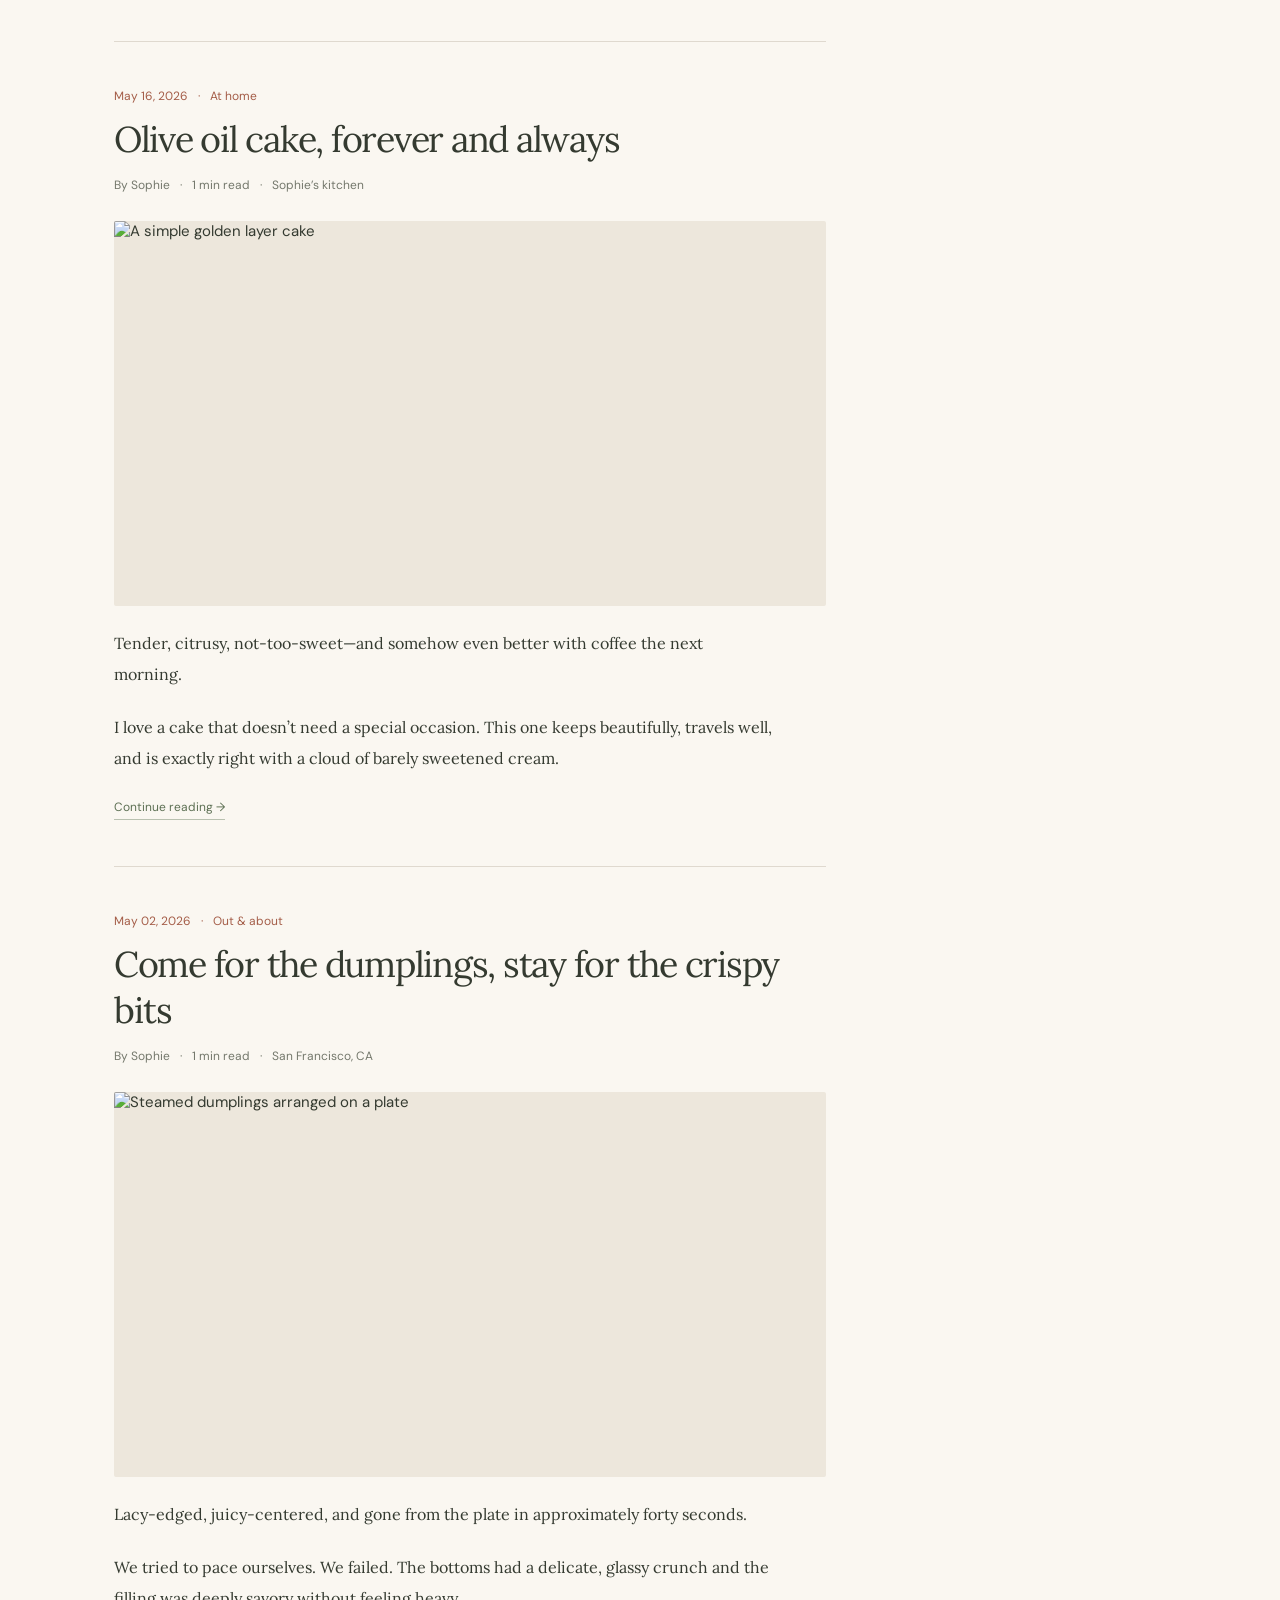
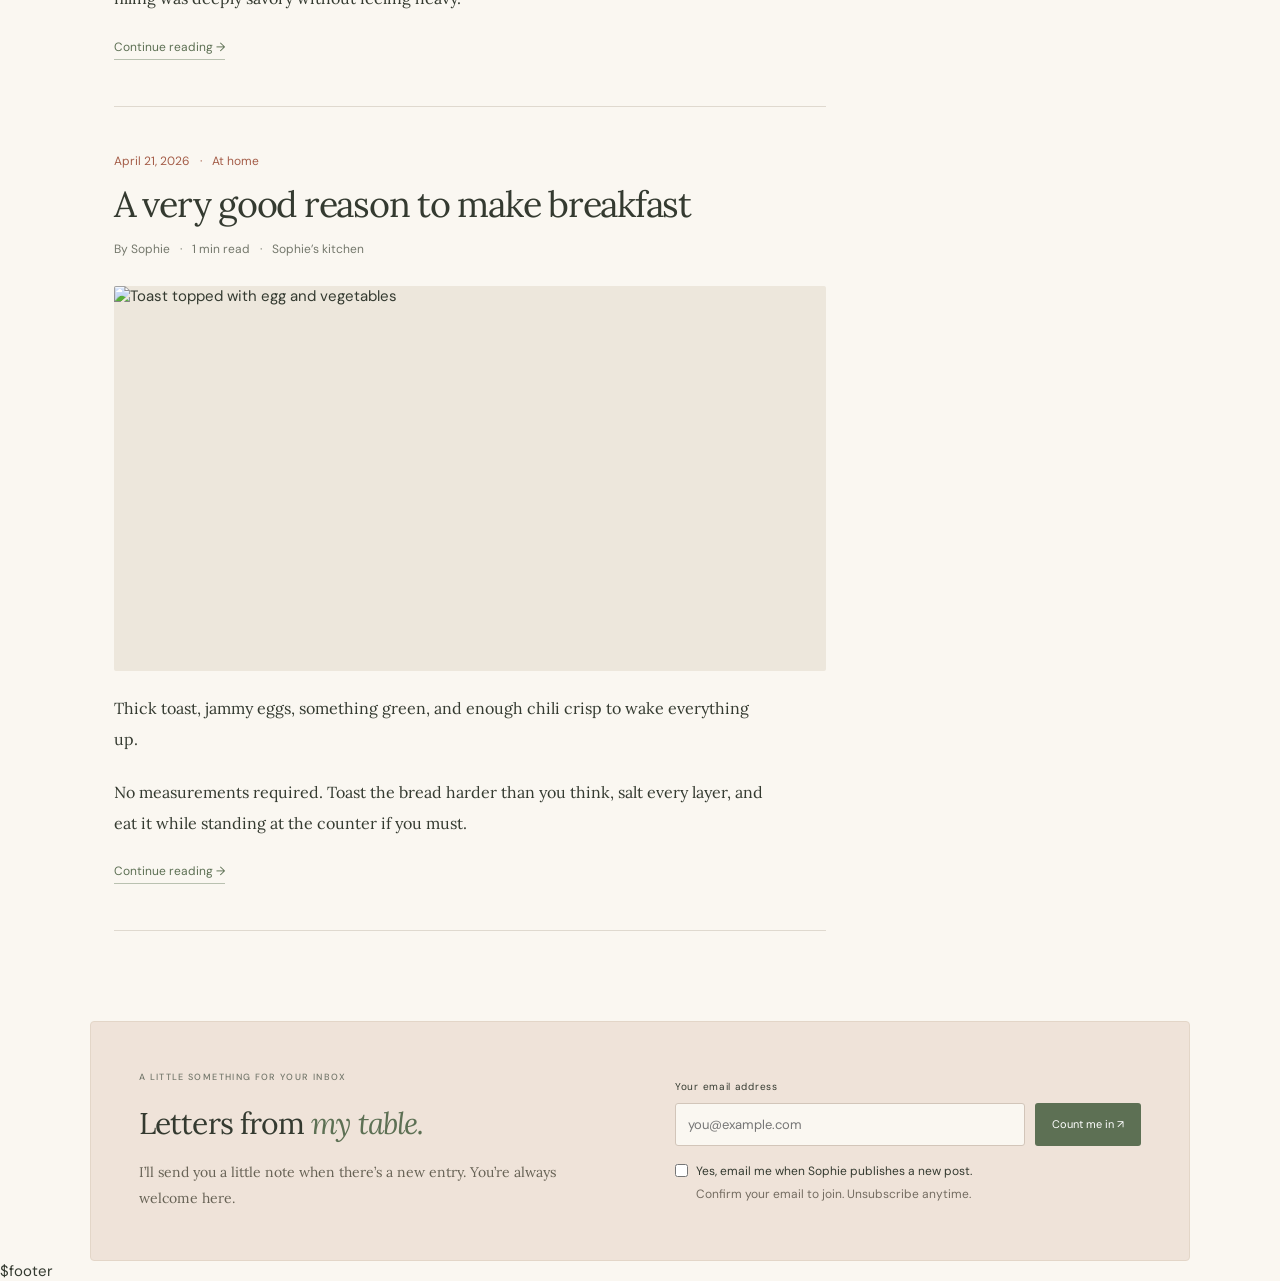
==== commit 079acd62: "Add food-featured and topic browsing filters" ====
--- a/index.html
+++ b/index.html
@@ -8,7 +8,7 @@
   <link rel="preconnect" href="https://fonts.googleapis.com">
   <link rel="preconnect" href="https://fonts.gstatic.com" crossorigin>
   <link href="https://fonts.googleapis.com/css2?family=Caveat:wght@500&family=DM+Sans:wght@400;500;600&family=Lora:ital,wght@0,400;0,500;0,600;1,400;1,500&display=swap" rel="stylesheet">
-  <link rel="stylesheet" href="/styles.css?v=5" />
+  <link rel="stylesheet" href="/styles.css?v=7" />
   <link rel="stylesheet" href="/companion.css?v=2" />
 </head>
 <body>
@@ -50,7 +50,7 @@
           <p>A few good meals, and the stories that go with them.</p>
         </div>
         <div class="post-list" id="post-grid"></div>
-        <p class="no-results" id="no-results" hidden>No entries found. Try another search.</p>
+        <p class="no-results" id="no-results" hidden>No entries found. Try another search or filter.</p>
       </div>
       <aside class="journal-sidebar" aria-label="About Sophie and browse the journal">
         <div class="sidebar-note">
@@ -68,6 +68,16 @@
             <input id="search" type="search" placeholder="Search the journal" />
             <span aria-hidden="true">⌕</span>
           </label>
+          <div class="browse-fields">
+            <label for="browse-by">Browse by</label>
+            <select id="browse-by" aria-controls="post-grid"><option value="all">All entries</option><option value="food">Food featured</option><option value="topic">Topic</option></select>
+            <div id="browse-value-field" hidden>
+              <label for="browse-value" id="browse-value-label">Food featured</label>
+              <select id="browse-value" aria-controls="post-grid"><option value="">All foods</option></select>
+            </div>
+            <p id="browse-note" class="browse-note"></p>
+          </div>
+          <div class="browse-status"><p id="result-count" role="status" aria-live="polite" aria-atomic="true"></p><button id="reset-browse" type="button" hidden>Clear filters</button></div>
         </details>
         <div class="sidebar-recent">
           <p class="eyebrow">In case you missed it</p>
@@ -104,8 +114,9 @@
 
   $footer
 
-  <script src="posts.js"></script>
-  <script src="app.js?v=4"></script>
+  <script src="posts.js?v=2"></script>
+  <script src="journal-filters.js?v=1"></script>
+  <script src="app.js?v=5"></script>
   <script src="newsletter.js"></script>
   <script src="companion.js?v=2"></script>
 </body>
--- a/styles.css
+++ b/styles.css
@@ -4,7 +4,7 @@
 body { margin:0; background:var(--cream); color:var(--ink); font-family:"DM Sans",sans-serif; font-size:15px; }
 a { color:inherit; text-decoration:none; }
 img { display:block; width:100%; }
-button,input { font:inherit; }
+button,input,select { font:inherit; }
 button,a,input,summary { -webkit-tap-highlight-color:transparent; }
 :focus-visible { outline:2px solid var(--sage); outline-offset:5px; }
 .grain { position:fixed; inset:0; opacity:.018; pointer-events:none; z-index:100; background-image:url("data:image/svg+xml,%3Csvg viewBox='0 0 180 180' xmlns='http://www.w3.org/2000/svg'%3E%3Cfilter id='n'%3E%3CfeTurbulence type='fractalNoise' baseFrequency='.9' numOctaves='3' stitchTiles='stitch'/%3E%3C/filter%3E%3Crect width='100%25' height='100%25' filter='url(%23n)'/%3E%3C/svg%3E"); }
@@ -64,6 +64,16 @@
 .search-box { display:flex; align-items:center; margin:17px 0 13px; border:1px solid var(--line); border-radius:3px; padding:9px 11px; gap:8px; background:#fffcf7; }
 .search-box input { width:100%; min-width:0; border:0; background:transparent; color:var(--ink); outline:0; font-size:12px; }
 .search-box:focus-within { border-color:var(--sage); outline:1px solid var(--sage); }
+.browse-fields { margin-top:18px; }
+.browse-fields label { display:block; font-size:12px; color:var(--muted); margin-bottom:7px; }
+.browse-fields select { display:block; width:100%; min-width:0; padding:10px 8px; border:1px solid var(--line); border-radius:3px; color:var(--ink); background:#fffcf7; font-size:13px; }
+#browse-value-field { margin-top:14px; }
+.browse-note { font-size:12px; color:var(--muted); line-height:1.7; }
+.browse-note:empty { display:none; }
+.browse-status { display:flex; flex-wrap:wrap; align-items:center; gap:12px; margin-top:12px; font-size:12px; color:var(--muted); }
+.browse-status p { margin:0; }
+.browse-status button { border:0; padding:4px 0; background:transparent; color:var(--sage); text-decoration:underline; text-underline-offset:3px; cursor:pointer; font-size:12px; }
+.browse-status button[hidden] { display:none; }
 .sidebar-recent { margin-top:32px; border-top:1px solid var(--line); padding-top:23px; }
 .sidebar-recent .eyebrow { font-size:9px; margin-bottom:14px; }
 .sidebar-recent ul { list-style:none; padding:0; margin:0; }
@@ -167,6 +177,7 @@
   .journal-browse { margin:0; }
   .journal-browse summary { font-size:14px; }
   .journal-browse .search-box { max-width:360px; }
+  .browse-fields { max-width:360px; }
   .section-heading { padding-top:24px; }
   .newsletter { gap:30px; padding:36px; }
   .newsletter-input-row { flex-direction:column; }
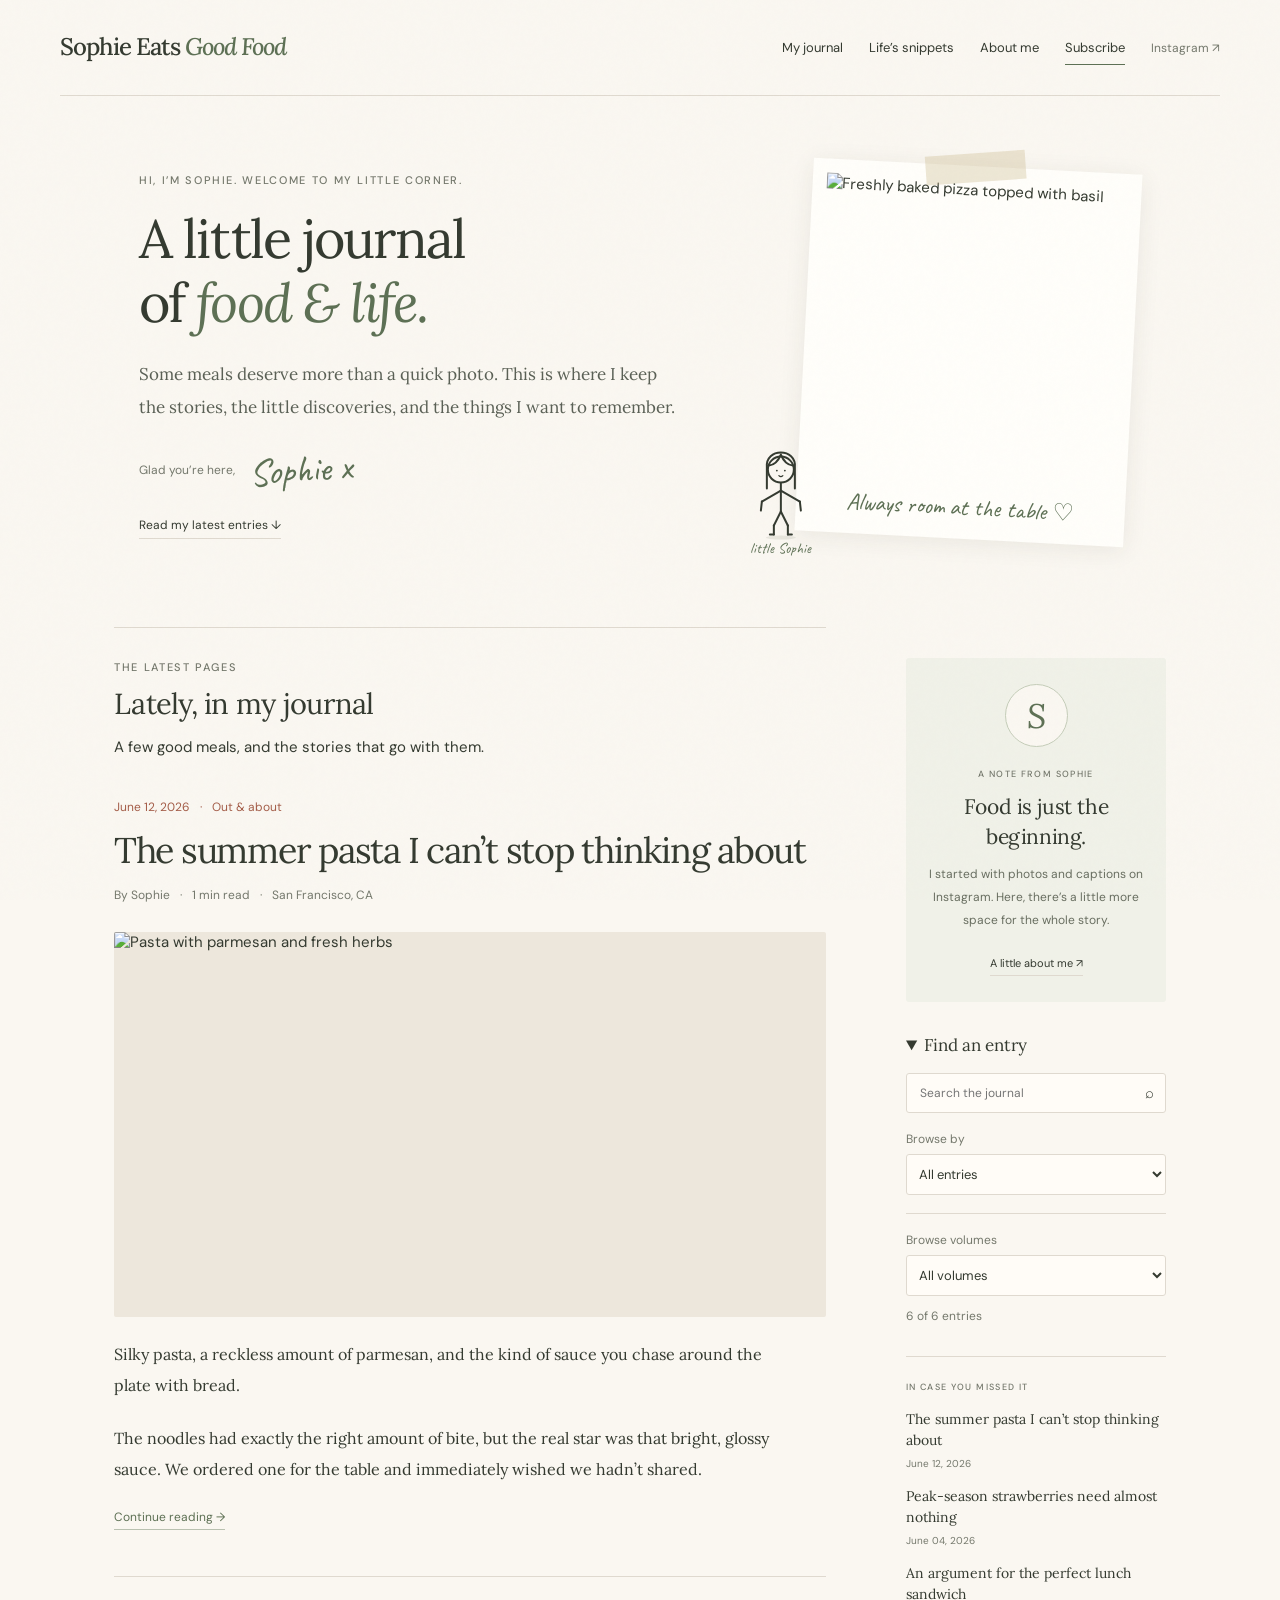
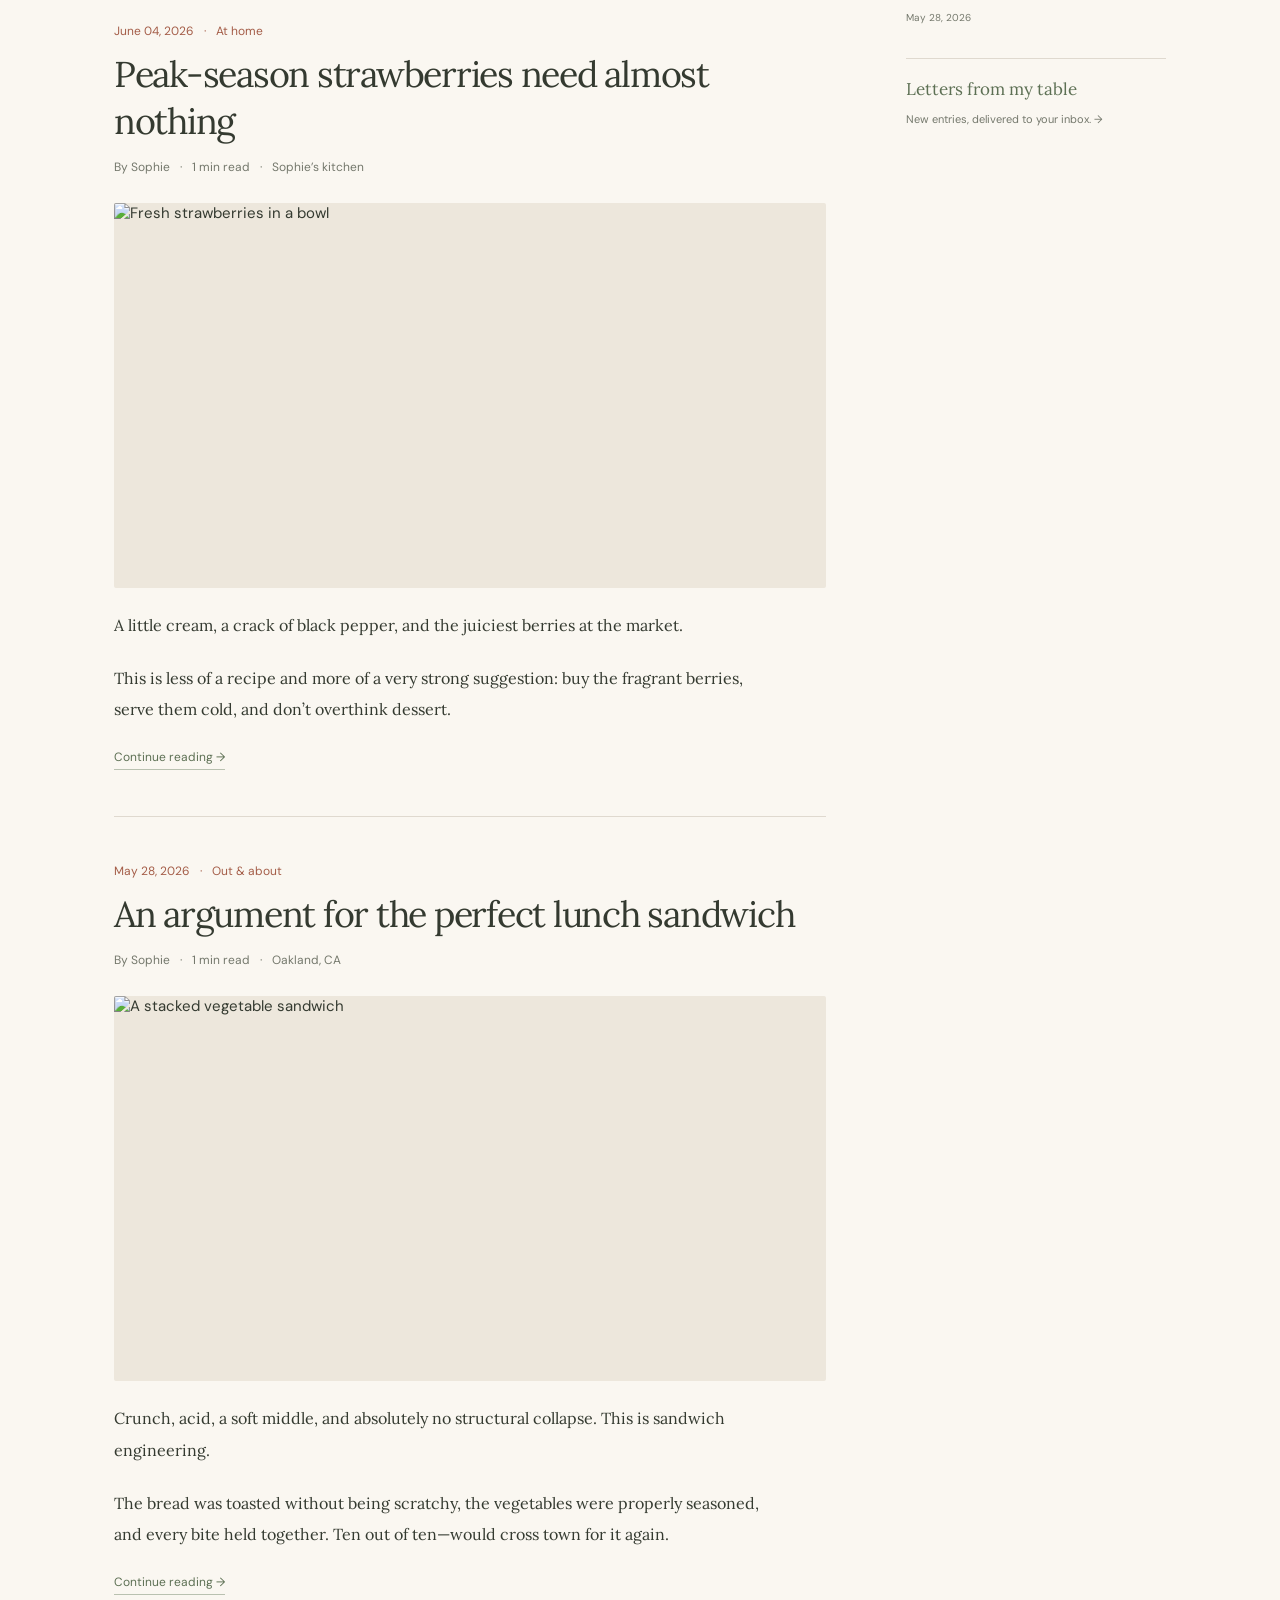
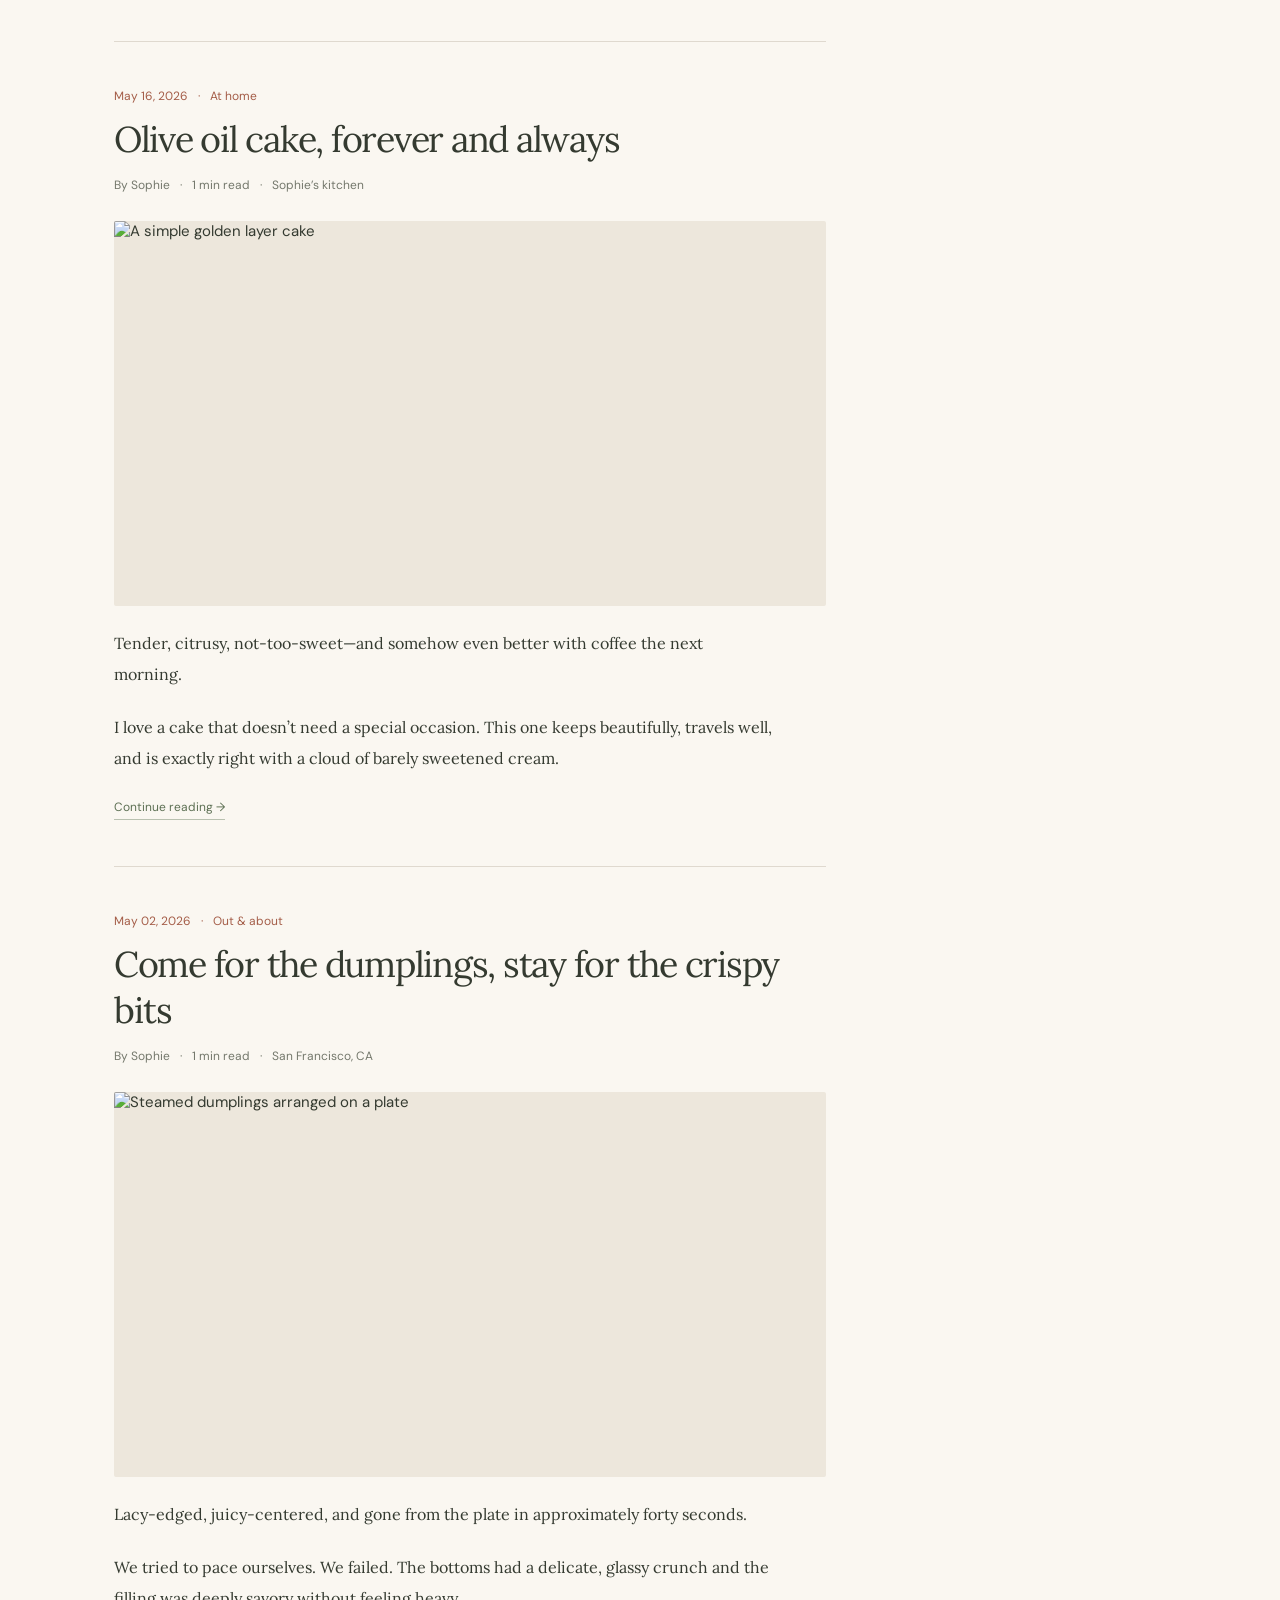
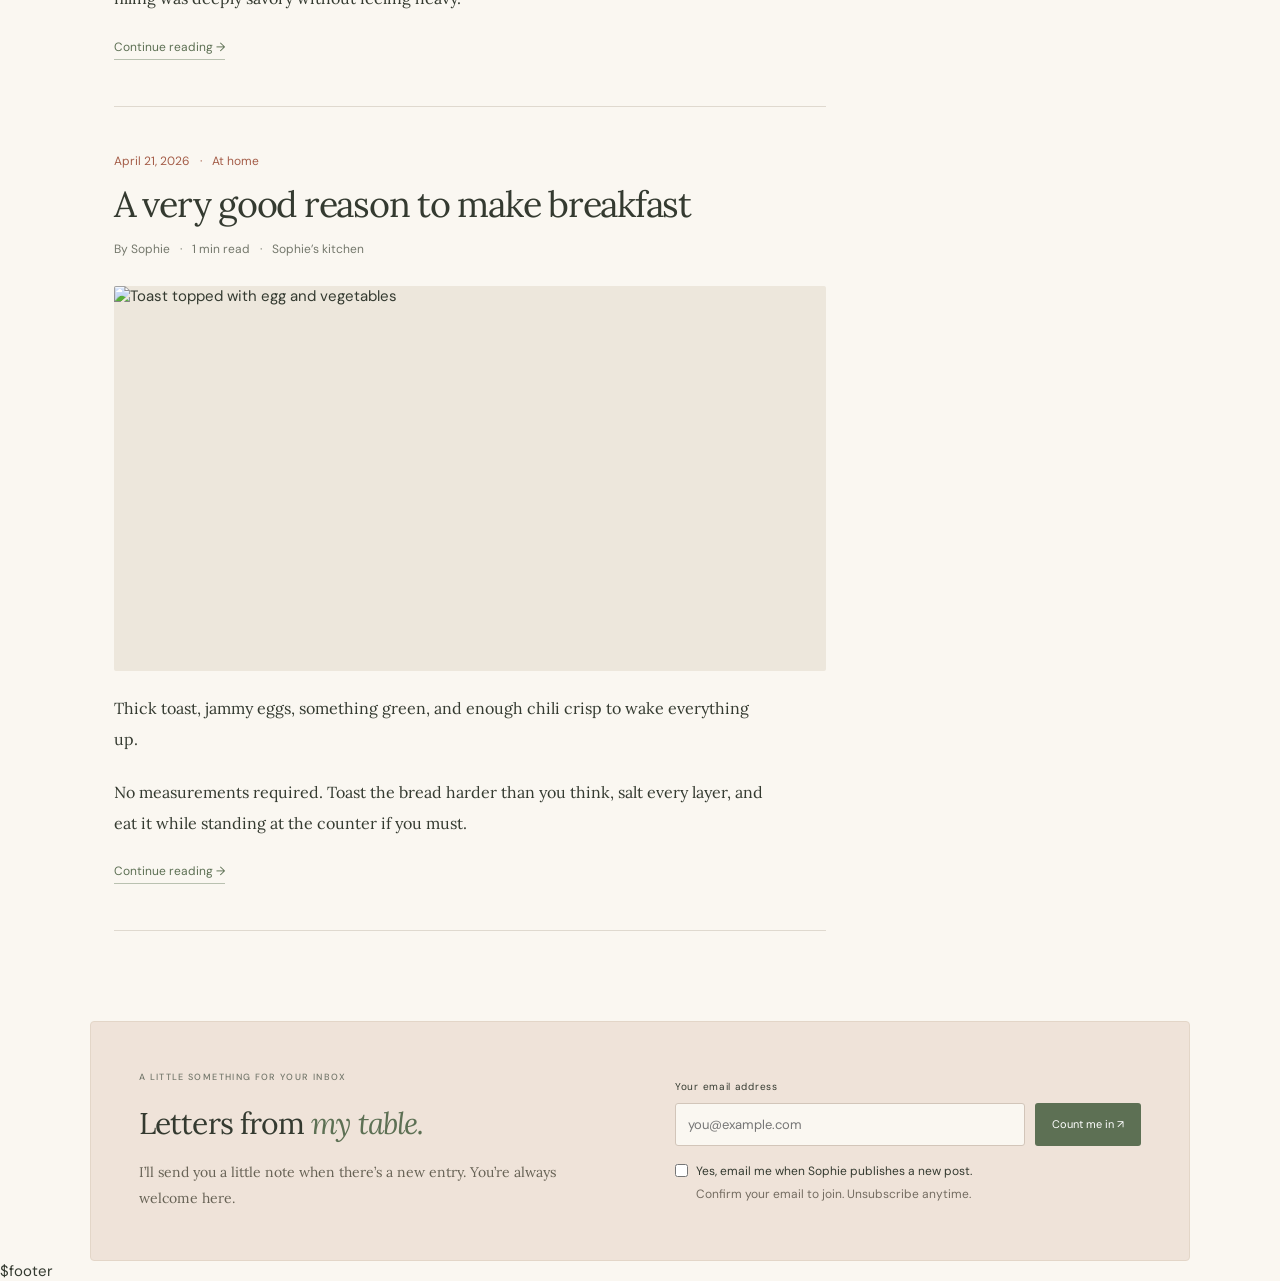
==== commit 2d679f28: "Add date-based journal volumes with combined filters" ====
--- a/index.html
+++ b/index.html
@@ -8,7 +8,7 @@
   <link rel="preconnect" href="https://fonts.googleapis.com">
   <link rel="preconnect" href="https://fonts.gstatic.com" crossorigin>
   <link href="https://fonts.googleapis.com/css2?family=Caveat:wght@500&family=DM+Sans:wght@400;500;600&family=Lora:ital,wght@0,400;0,500;0,600;1,400;1,500&display=swap" rel="stylesheet">
-  <link rel="stylesheet" href="/styles.css?v=7" />
+  <link rel="stylesheet" href="/styles.css?v=8" />
   <link rel="stylesheet" href="/companion.css?v=2" />
 </head>
 <body>
@@ -47,6 +47,7 @@
         <div class="section-heading">
           <p class="eyebrow">The latest pages</p>
           <h2>Lately, in my journal</h2>
+          <p class="volume-caption" id="volume-caption" hidden></p>
           <p>A few good meals, and the stories that go with them.</p>
         </div>
         <div class="post-list" id="post-grid"></div>
@@ -76,6 +77,15 @@
               <select id="browse-value" aria-controls="post-grid"><option value="">All foods</option></select>
             </div>
             <p id="browse-note" class="browse-note"></p>
+          </div>
+          <div class="browse-fields volume-fields">
+            <label for="volume-by">Browse volumes</label>
+            <select id="volume-by" aria-controls="post-grid"><option value="all">All volumes</option><option value="year">By year</option><option value="quarter">By quarter</option><option value="month">By month</option></select>
+            <div id="volume-value-field" hidden>
+              <label for="volume-value" id="volume-value-label">Volume</label>
+              <select id="volume-value" aria-controls="post-grid"><option value="">All volumes</option></select>
+            </div>
+            <p id="volume-note" class="browse-note"></p>
           </div>
           <div class="browse-status"><p id="result-count" role="status" aria-live="polite" aria-atomic="true"></p><button id="reset-browse" type="button" hidden>Clear filters</button></div>
         </details>
@@ -115,8 +125,8 @@
   $footer
 
   <script src="posts.js?v=2"></script>
-  <script src="journal-filters.js?v=1"></script>
-  <script src="app.js?v=5"></script>
+  <script src="journal-filters.js?v=2"></script>
+  <script src="app.js?v=6"></script>
   <script src="newsletter.js"></script>
   <script src="companion.js?v=2"></script>
 </body>
--- a/styles.css
+++ b/styles.css
@@ -67,7 +67,9 @@
 .browse-fields { margin-top:18px; }
 .browse-fields label { display:block; font-size:12px; color:var(--muted); margin-bottom:7px; }
 .browse-fields select { display:block; width:100%; min-width:0; padding:10px 8px; border:1px solid var(--line); border-radius:3px; color:var(--ink); background:#fffcf7; font-size:13px; }
-#browse-value-field { margin-top:14px; }
+#browse-value-field,#volume-value-field { margin-top:14px; }
+.volume-fields { border-top:1px solid var(--line); padding-top:18px; }
+.section-heading .volume-caption { font:italic 17px/1.7 var(--serif); color:var(--sage); margin:12px 0 0; }
 .browse-note { font-size:12px; color:var(--muted); line-height:1.7; }
 .browse-note:empty { display:none; }
 .browse-status { display:flex; flex-wrap:wrap; align-items:center; gap:12px; margin-top:12px; font-size:12px; color:var(--muted); }
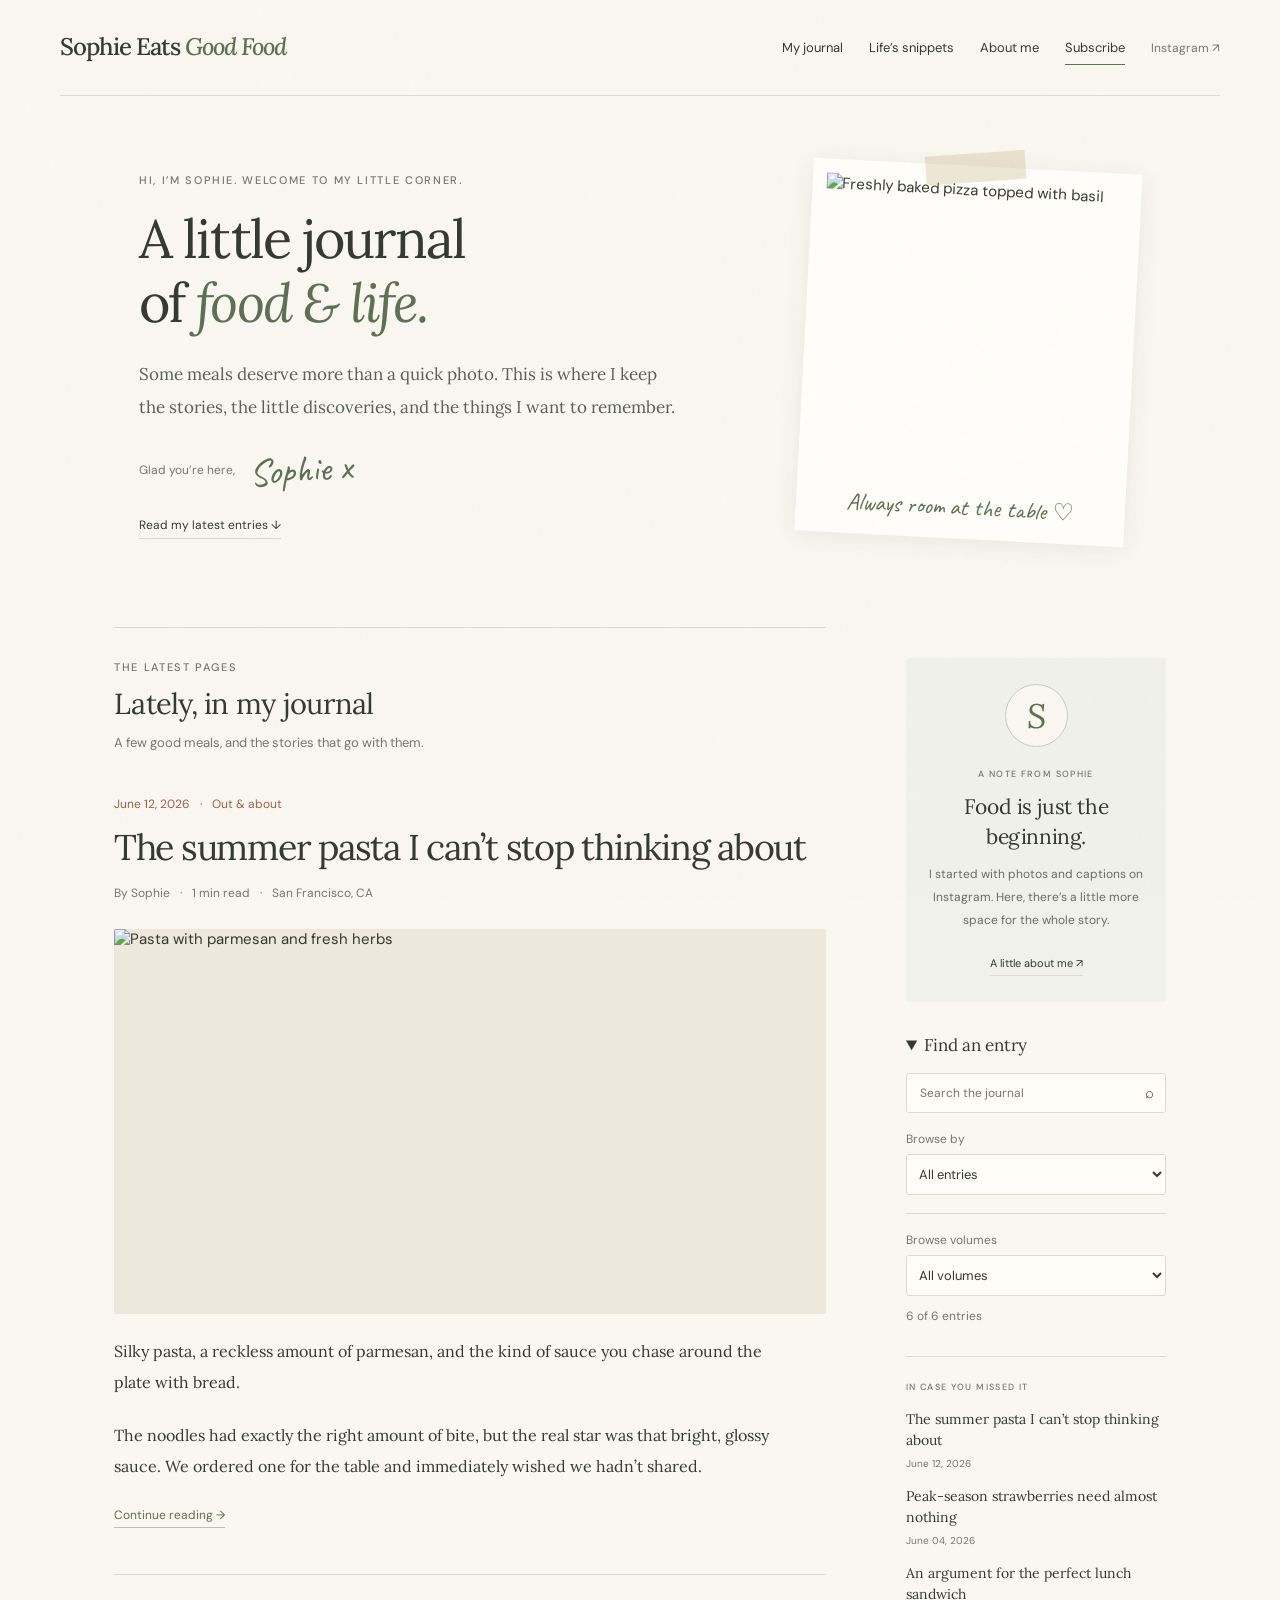
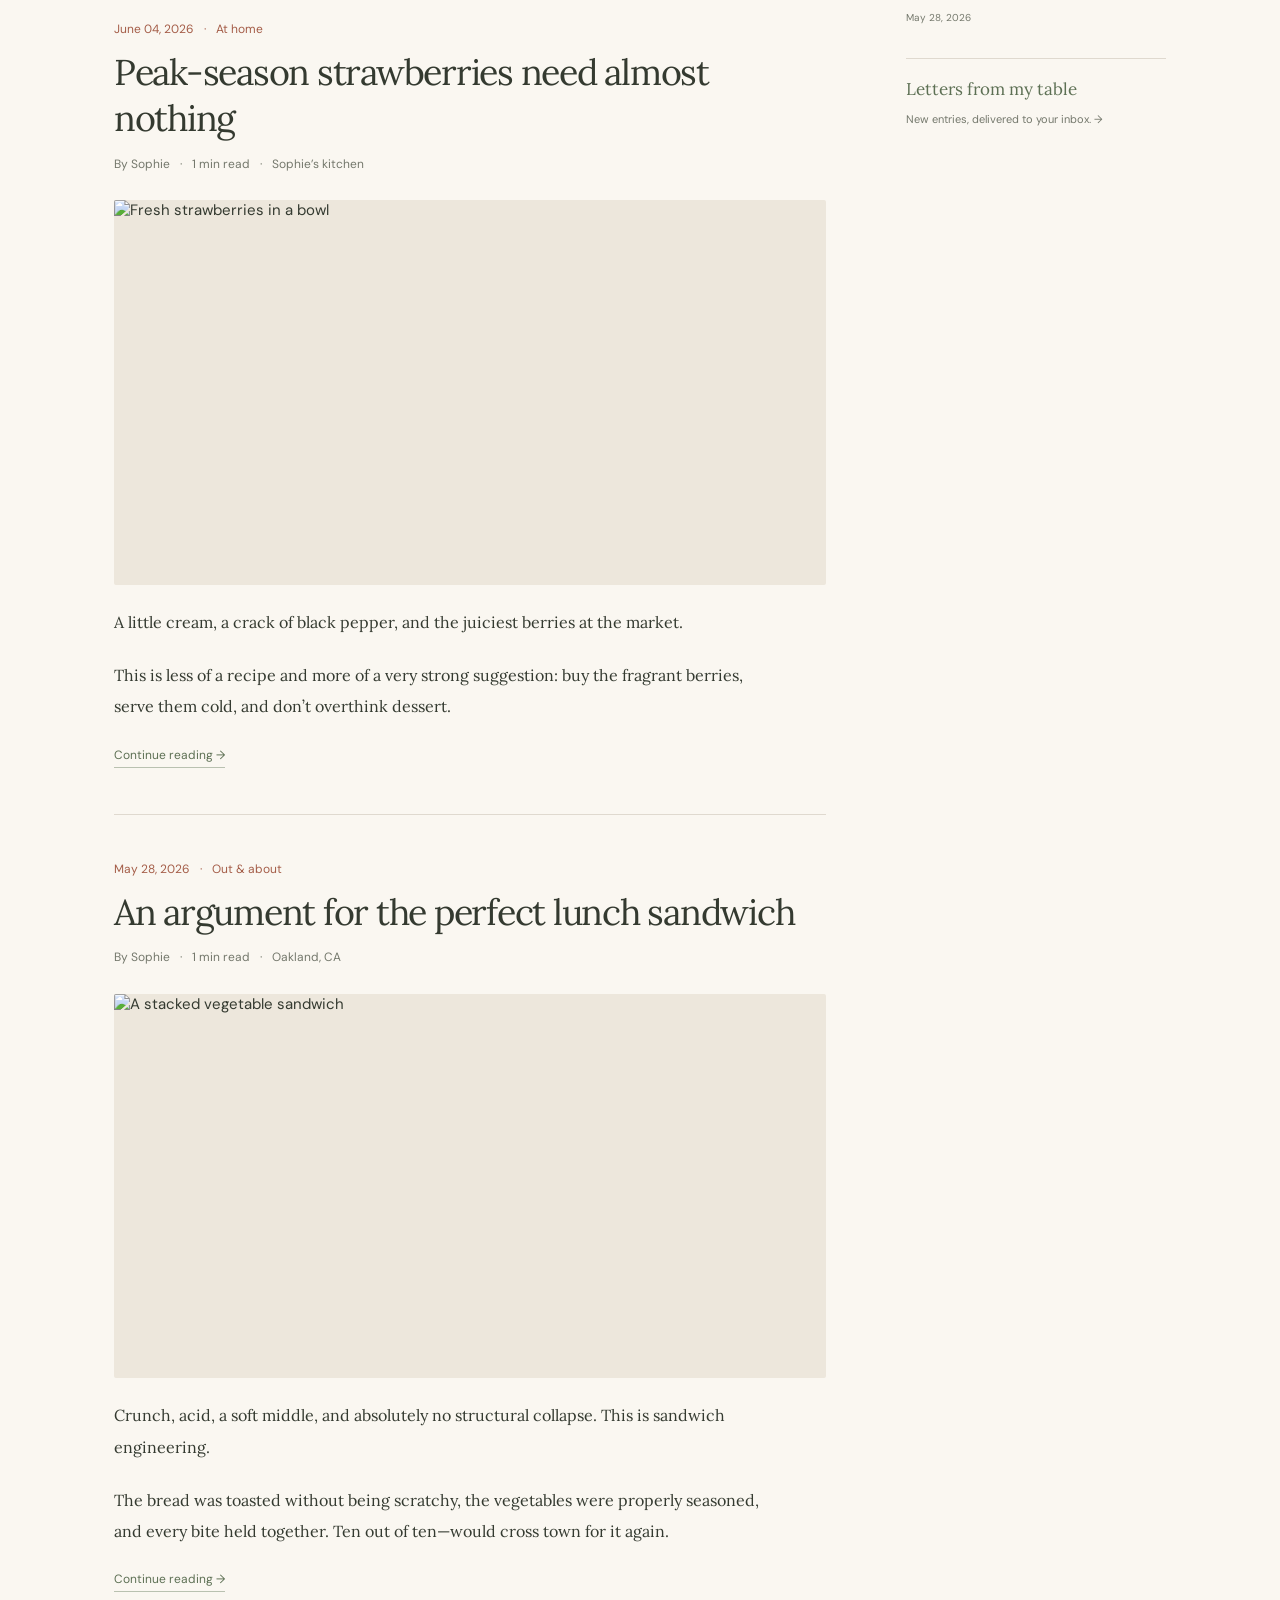
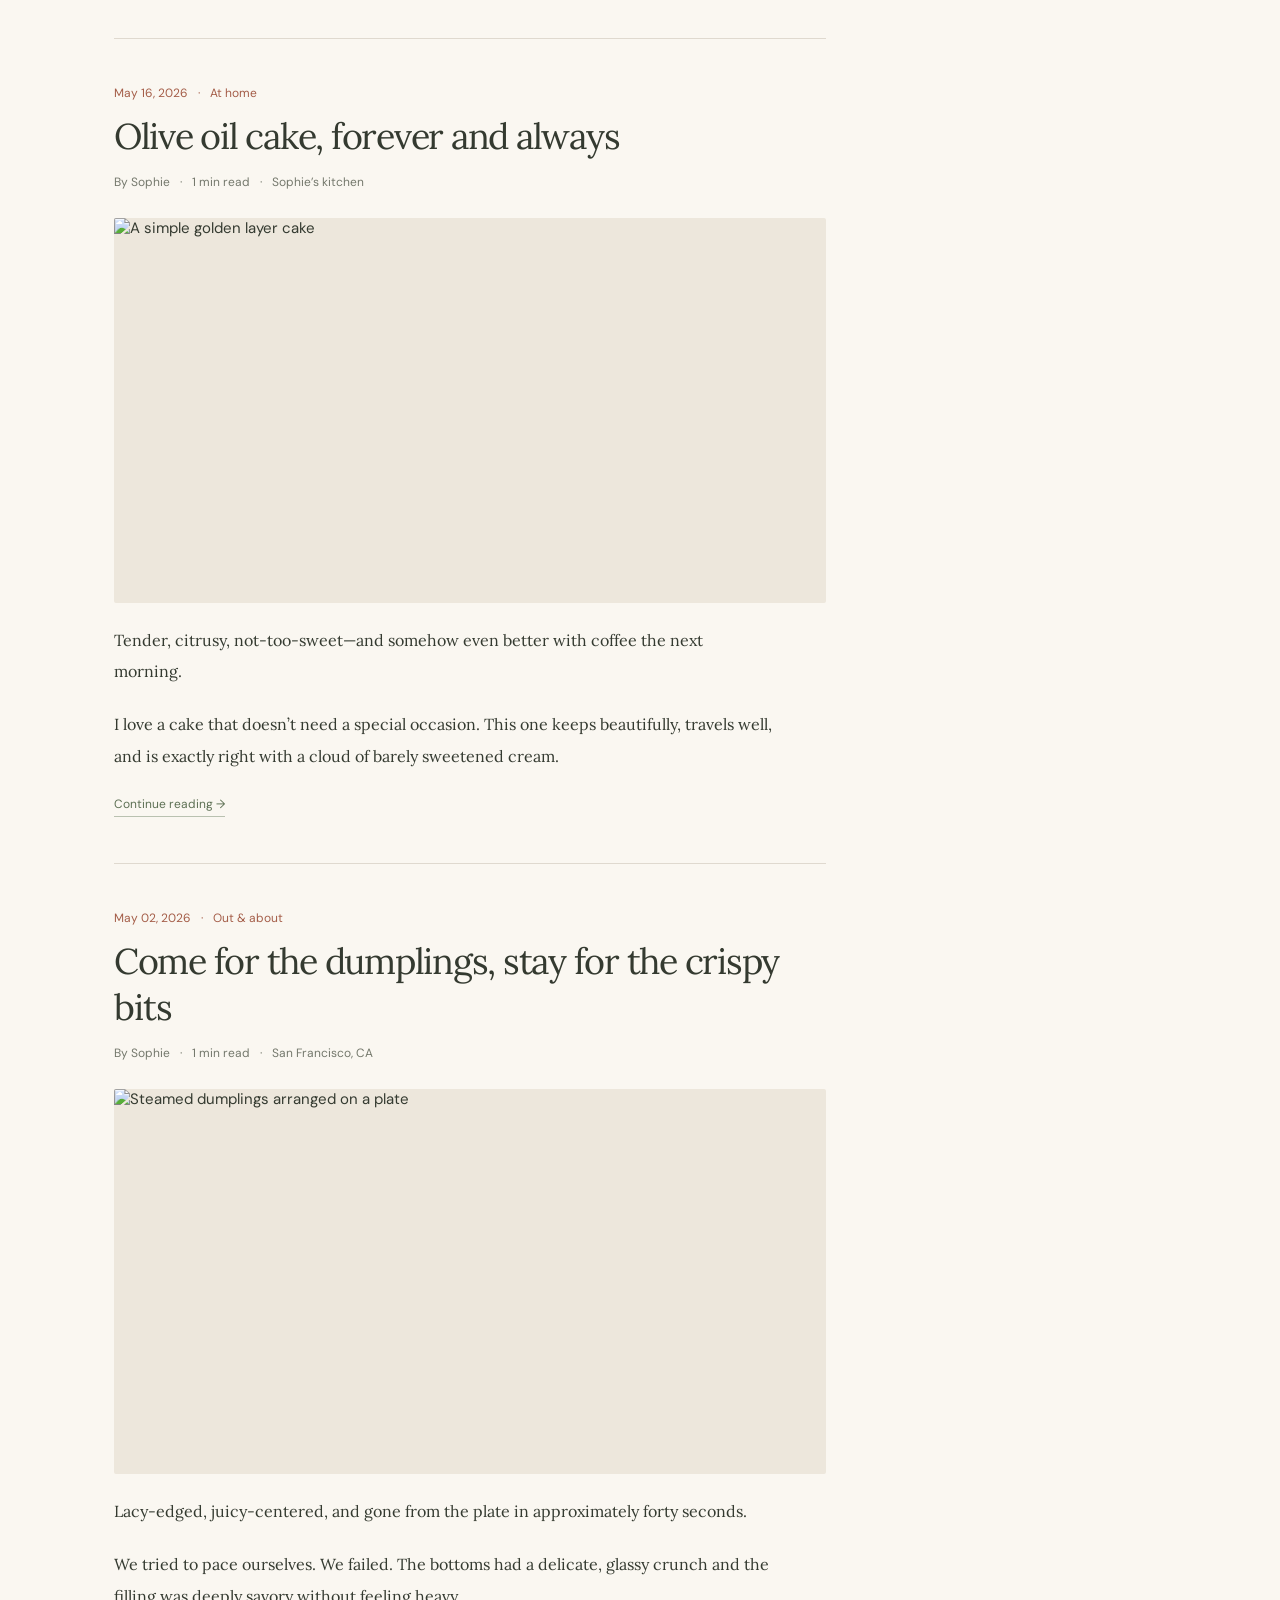
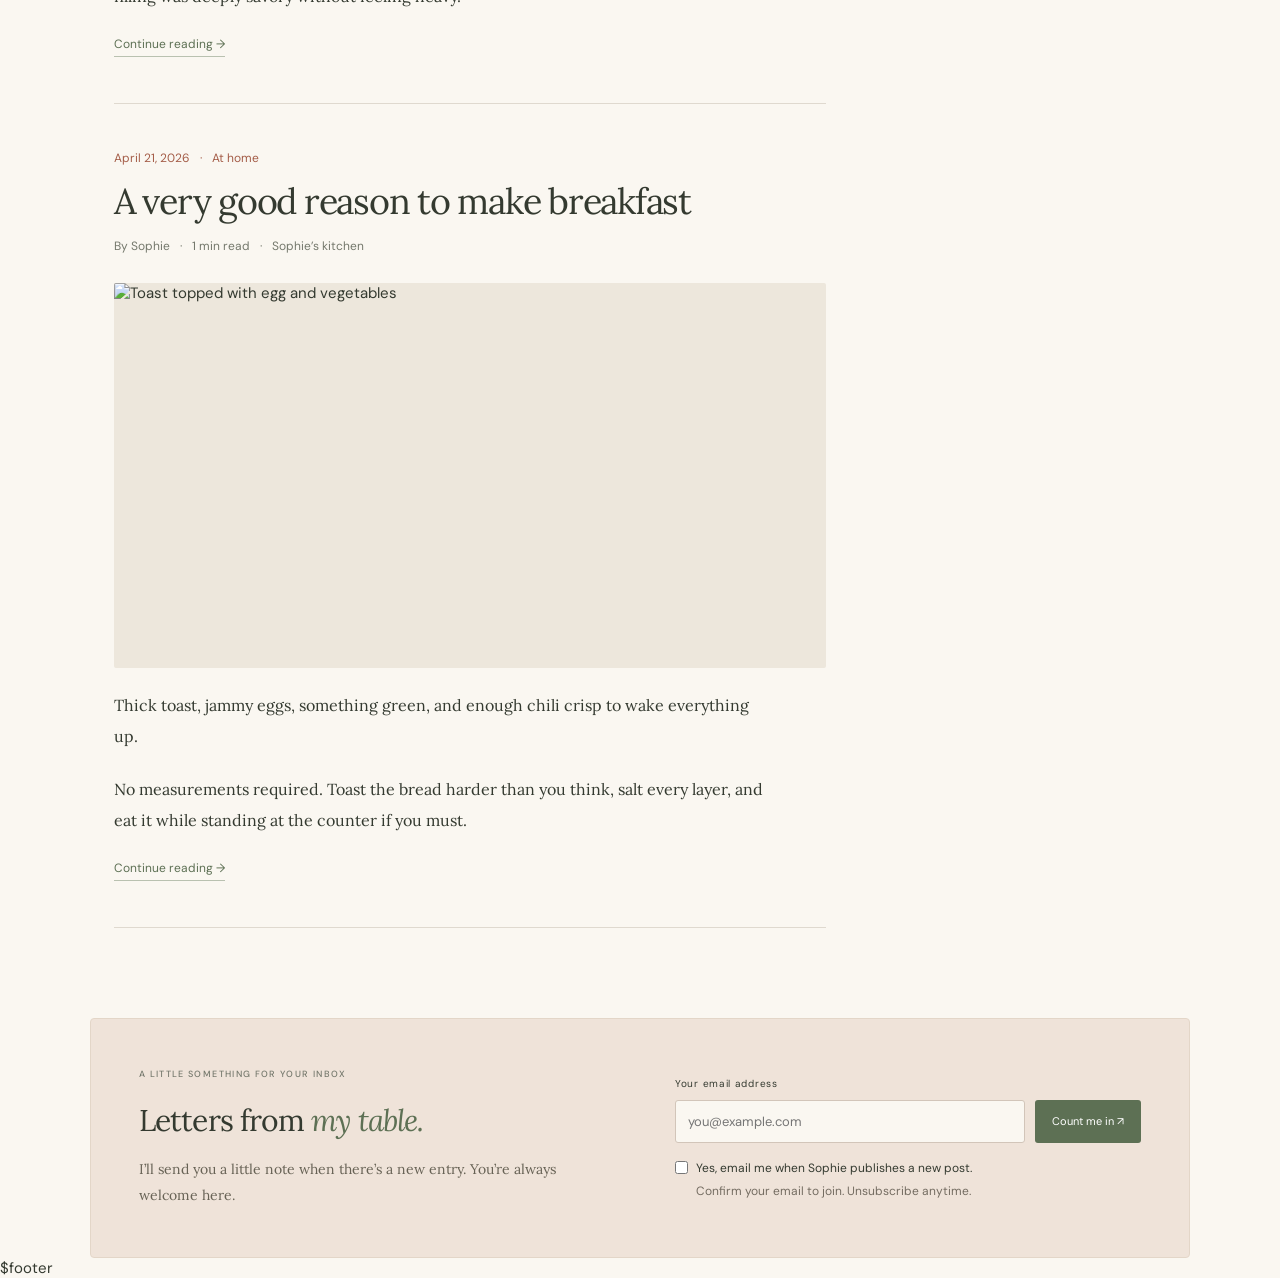
==== commit 8cf54bf4: "Remove little Sophie avatar from all pages" ====
--- a/index.html
+++ b/index.html
@@ -9,7 +9,6 @@
   <link rel="preconnect" href="https://fonts.gstatic.com" crossorigin>
   <link href="https://fonts.googleapis.com/css2?family=Caveat:wght@500&family=DM+Sans:wght@400;500;600&family=Lora:ital,wght@0,400;0,500;0,600;1,400;1,500&display=swap" rel="stylesheet">
   <link rel="stylesheet" href="/styles.css?v=8" />
-  <link rel="stylesheet" href="/companion.css?v=2" />
 </head>
 <body>
   <div class="grain"></div>
@@ -128,6 +127,5 @@
   <script src="journal-filters.js?v=2"></script>
   <script src="app.js?v=6"></script>
   <script src="newsletter.js"></script>
-  <script src="companion.js?v=2"></script>
 </body>
 </html>
